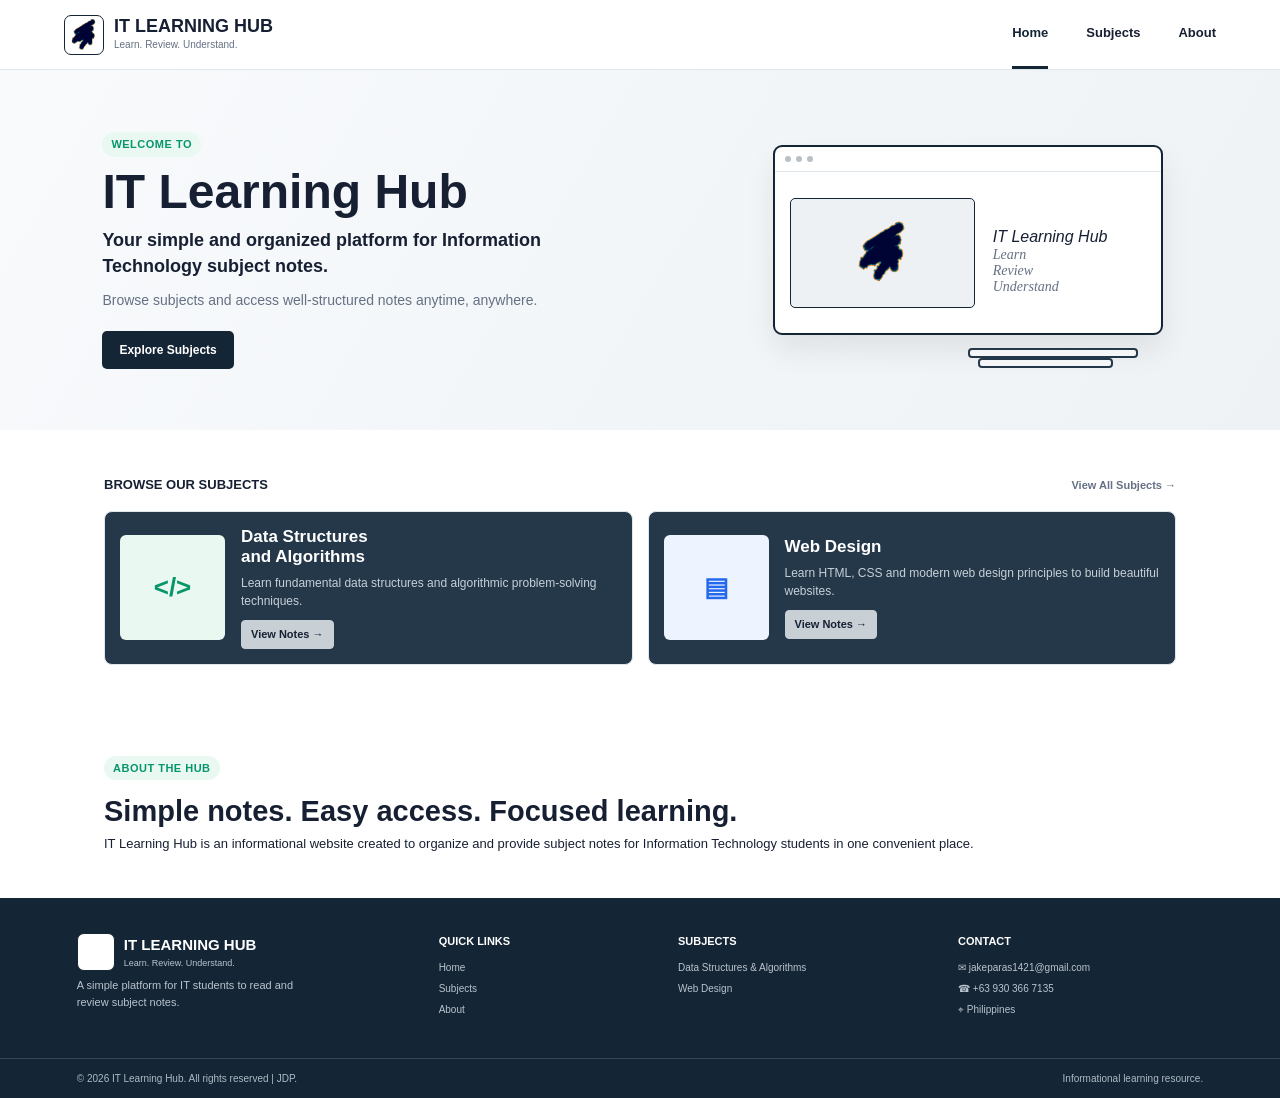
==== index.html @ 989dd2f2 "Add files via upload" ====
<!DOCTYPE html>
<html lang="en">
<head>
    <meta charset="UTF-8">
    <meta name="viewport" content="width=device-width, initial-scale=1.0">
    <meta name="description" content="IT Learning Hub - Simple and organized subject notes for Information Technology students.">
    <title>IT Learning Hub</title>
    <link rel="stylesheet" href="css/style.css">
</head>
<body id="top">

    <!-- HEADER -->
    <header class="header">
        <div class="brand-area">
            <button class="menu-button" id="menuButton" aria-label="Open navigation">☰</button>

            <a href="#home" class="brand">
                <span class="logo"><img src="images/logo.png"></span>
                <span class="brand-text">
                    <strong>IT LEARNING HUB</strong>
                    <small>Learn. Review. Understand.</small>
                </span>
            </a>
        </div>

        <nav class="top-nav" id="topNav">
            <a href="#home" class="active">Home</a>
            <a href="#subjects">Subjects</a>
            <a href="#about">About</a>
        </nav>

    </header>

    <!-- MOBILE NAVIGATION -->
    <div class="mobile-menu" id="mobileMenu">
        <div class="mobile-menu-header">
            <strong>MENU</strong>
            <button id="closeMenu" aria-label="Close navigation">×</button>
        </div>

        <nav>
            <a href="#home">Home</a>
            <a href="#subjects">Subjects</a>
            <a href="#about">About</a>
        </nav>
    </div>

    <main>

        <!-- HERO -->
        <section class="hero" id="home">
            <div class="hero-content">
                <span class="eyebrow">WELCOME TO</span>

                <h1>IT Learning Hub</h1>

                <h2>Your simple and organized platform for Information Technology subject notes.</h2>

                <p>
                    Browse subjects and access well-structured notes anytime,
                    anywhere.
                </p>

                <div class="hero-buttons">
                    <a href="#subjects" class="button primary-button">Explore Subjects</a>
                </div>
            </div>

            <div class="hero-illustration">
                <div class="browser-window">
                    <div class="browser-bar">
                        <span></span>
                        <span></span>
                        <span></span>
                    </div>

                    <div class="browser-content">
                        <div class="image-placeholder"><img src="images/logo.png"></div>
                        <div class="text-placeholder">
                            <i>IT Learning Hub</i>
                            <p>Learn</p>
                            <p>Review</p>
                            <p>Understand</>
                        </div>
                    </div>
                </div>

                <div class="book book-one"></div>
                <div class="book book-two"></div>
            </div>
        </section>

        <!-- SUBJECTS -->
        <section class="section subjects-section" id="subjects">
            <div class="section-title">
                <span>BROWSE OUR SUBJECTS</span>
                <a href="#subjects">View All Subjects →</a>
            </div>

            <div class="subject-grid">

                <!-- Connect this link to your DSA website -->
                <article class="subject-card dsa-card">
                    <div class="subject-icon">&lt;/&gt;</div>

                    <div class="subject-content">
                        <h3>Data Structures<br>and Algorithms</h3>

                        <p>
                            Learn fundamental data structures and algorithmic
                            problem-solving techniques.
                        </p>

                        <a href="subjects/data-structure/index.html" class="subject-link">
                            View Notes →
                        </a>
                    </div>
                </article>

                <!-- Replace this link with your Web Design website later -->
                <article class="subject-card web-card">
                    <div class="subject-icon">▤</div>

                    <div class="subject-content">
                        <h3>Web Design</h3>

                        <p>
                            Learn HTML, CSS and modern web design principles
                            to build beautiful websites.
                        </p>

                        <a href="subjects/web-design/index.html" class="subject-link">
                            View Notes →
                        </a>
                    </div>
                </article>

            </div>
        </section>


        <!-- ABOUT -->
        <section class="section about-section" id="about">
            <div class="about-content">
                <span class="eyebrow">ABOUT THE HUB</span>
                <h2>Simple notes. Easy access. Focused learning.</h2>
                <p>
                    IT Learning Hub is an informational website created to
                    organize and provide subject notes for Information
                    Technology students in one convenient place.
                </p>
            </div>
        </section>

    </main>

    <!-- FOOTER -->
    <footer class="footer">
        <div class="footer-main">

            <div class="footer-column footer-about">
                <div class="footer-brand">
                    <span class="logo">&lt;/&gt;</span>
                    <div>
                        <strong>IT LEARNING HUB</strong>
                        <small>Learn. Review. Understand.</small>
                    </div>
                </div>

                <p>
                    A simple platform for IT students to read and review
                    subject notes.
                </p>

            </div>

            <div class="footer-column">
                <h3>QUICK LINKS</h3>
                <a href="#home">Home</a>
                <a href="#subjects">Subjects</a>
                <a href="#about">About</a>
            </div>

            <div class="footer-column">
                <h3>SUBJECTS</h3>
                <a href="subjects/data-structure/index.html">Data Structures & Algorithms</a>
                <a href="subjects/web-design/index.html">Web Design</a>
            </div>

            <div class="footer-column">
                <h3>CONTACT</h3>
                <p>✉ jakeparas1421@gmail.com</p>
                <p>☎ +63 930 366 7135</p>
                <p>⌖ Philippines</p>
            </div>

        </div>

        <div class="footer-bottom">
            <span>© 2026 IT Learning Hub. All rights reserved | JDP.</span>
            <span>Informational learning resource.</span>
        </div>
    </footer>

    <button class="back-top" id="backTop" aria-label="Back to top">↑</button>

    <script src="js/script.js"></script>
</body>
</html>
---- css/style.css ----
/* =========================
   RESET
========================= */

* {
    box-sizing: border-box;
    margin: 0;
    padding: 0;
}

:root {
    --navy: #142536;
    --navy-light: #24384a;
    --text: #172033;
    --muted: #657184;
    --border: #dfe6eb;
    --page: #ffffff;
    --soft: #f7f9fb;
    --green: #07966a;
    --green-light: #eaf8f2;
    --blue: #2468ee;
    --blue-light: #eef4ff;
    --purple: #7432df;
    --purple-light: #f5efff;
}

html {
    scroll-behavior: smooth;
    scroll-padding-top: 80px;
}

body {
    font-family: Arial, Helvetica, sans-serif;
    color: var(--text);
    background: var(--page);
    line-height: 1.5;
}

a {
    color: inherit;
    text-decoration: none;
}

/* =========================
   HEADER
========================= */

.header {
    height: 70px;
    position: sticky;
    top: 0;
    z-index: 1000;

    display: flex;
    align-items: center;
    justify-content: space-between;

    padding: 0 5%;
    background: #ffffff;
    border-bottom: 1px solid var(--border);
}

.brand-area {
    display: flex;
    align-items: center;
}

.brand {
    display: flex;
    align-items: center;
    gap: 10px;
}

.logo {
    width: 40px;
    height: 40px;

    display: grid;
    place-items: center;

    border-radius: 7px;
    color: white;
    background: white;
    border: 1px solid var(--navy);

    font-size: 14px;
    font-weight: bold;
}
.logo img{
    width: 100%;
}

.brand-text strong {
    display: block;
    font-size: 16px;
    line-height: 1.1;
}

.brand-text small {
    display: block;
    color: var(--muted);
    font-size: 8px;
}

.top-nav {
    height: 100%;
    display: flex;
    align-items: center;
    gap: 38px;
}

.top-nav a {
    height: 100%;
    display: grid;
    place-items: center;

    border-bottom: 3px solid transparent;

    font-size: 14px;
    font-weight: bold;
}

.top-nav a:hover,
.top-nav a.active {
    color: var(--navy);
    border-bottom-color: var(--navy);
}

.search-button,
.menu-button {
    border: 0;
    background: transparent;
    cursor: pointer;
}

.search-button {
    font-size: 24px;
    color: var(--text);
}

.menu-button {
    display: none;
    margin-right: 8px;
    font-size: 22px;
}

/* =========================
   MOBILE MENU
========================= */

.mobile-menu {
    display: none;
}

/* =========================
   HERO
========================= */

.hero {
    min-height: 360px;

    display: flex;
    align-items: center;
    justify-content: space-between;

    padding: 55px 8%;
    overflow: hidden;

    background: linear-gradient(120deg, #f8fafc, #eef2f5);
}

.hero-content {
    width: 50%;
    max-width: 580px;
}

.eyebrow {
    display: inline-block;
    margin-bottom: 10px;

    color: var(--green);
    background: var(--green-light);

    padding: 4px 9px;
    border-radius: 20px;

    font-size: 9px;
    font-weight: bold;
    letter-spacing: .5px;
}

.hero h1 {
    margin-bottom: 10px;
    font-size: 44px;
    line-height: 1.05;
}

.hero h2 {
    max-width: 520px;
    margin-bottom: 10px;

    font-size: 16px;
    line-height: 1.45;
    font-weight: bold;
}

.hero p {
    max-width: 470px;
    margin-bottom: 20px;

    color: var(--muted);
    font-size: 12px;
}

.hero-buttons {
    display: flex;
    gap: 10px;
}

.button {
    display: inline-block;
    padding: 10px 17px;

    border-radius: 5px;

    font-size: 10px;
    font-weight: bold;
}

.primary-button {
    color: white;
    background: var(--navy);
}

.secondary-button {
    border: 1px solid #8d99a4;
    background: white;
}

.button:hover {
    transform: translateY(-1px);
}

/* =========================
   HERO ILLUSTRATION
========================= */

.hero-illustration {
    width: 43%;
    height: 230px;
    position: relative;
}

.browser-window {
    width: 390px;
    height: 190px;

    position: absolute;
    right: 15px;
    top: 10px;

    border: 2px solid var(--navy);
    border-radius: 9px;
    background: white;

    box-shadow: 0 15px 30px rgba(0, 0, 0, .08);
}

.browser-bar {
    height: 25px;

    display: flex;
    align-items: center;
    gap: 5px;

    padding-left: 10px;

    border-bottom: 1px solid var(--border);
}

.browser-bar span {
    width: 6px;
    height: 6px;
    border-radius: 50%;
    background: #b8c0c7;
}

.browser-content {
    height: calc(100% - 25px);

    display: flex;
    align-items: center;
    gap: 18px;

    padding: 15px;
}

.image-placeholder {
    width: 52%;
    height: 110px;

    display: grid;
    place-items: center;

    border-radius: 5px;
    color: #b9c2ca;
    background: #eef1f3;

    font-size: 40px;
    border: 1px solid var(--navy);
}
.image-placeholder img{
    width: 40%;
}

.text-placeholder {
    width: 38%;
}

.text-placeholder i {
    display: block;
    height: 7px;
    margin: 12px 0;
    font-size: 14;
}
.text-placeholder p {
    display: block;
    height: 4px;
    margin: 12px 0;
    font-style: italic;
    font-family: century gothic;
    font-size: 1rem;
}

.book {
    position: absolute;

    height: 10px;

    border: 2px solid var(--navy-light);
    border-radius: 4px;

    background: #f5f6f7;
}

.book-one {
    width: 170px;
    right: 40px;
    bottom: 7px;
}

.book-two {
    width: 135px;
    right: 65px;
    bottom: -3px;
}

/* =========================
   SECTIONS
========================= */

.section {
    max-width: 1200px;
    margin: 0 auto;
    padding: 45px 5%;
}

.section-title {
    display: flex;
    justify-content: space-between;
    align-items: center;

    margin-bottom: 16px;

    font-size: 11px;
    font-weight: bold;
}

.section-title a {
    color: var(--muted);
    font-size: 9px;
}

/* =========================
   SUBJECTS
========================= */

.subject-grid {
    display: grid;
    grid-template-columns: 1fr 1fr;
    gap: 15px;
}

.subject-card {
    min-height: 145px;

    display: flex;
    align-items: center;
    gap: 16px;

    padding: 15px;

    border: 1px solid var(--border);
    border-radius: 8px;

    background: var(--navy-light);
}

.subject-card:hover {
    box-shadow: 0 8px 22px rgba(0, 0, 0, .4);
    transform: translateY(-2px);
}

.subject-icon {
    width: 105px;
    height: 105px;
    flex: 0 0 105px;

    display: grid;
    place-items: center;

    border-radius: 6px;

    font-size: 26px;
    font-weight: bold;
}

.dsa-card .subject-icon {
    color: var(--green);
    background: var(--green-light);
}

.web-card .subject-icon {
    color: var(--blue);
    background: var(--blue-light);
}

.subject-content h3 {
    margin-bottom: 7px;
    font-size: 15px;
    line-height: 1.2;
    color: white;
}

.subject-content p {
    max-width: 380px;
    margin-bottom: 10px;

    color: #c8d0d6;
    font-size: 10px;
}

.subject-link {
    display: inline-block;

    padding: 5px 9px;

    border: 1px solid #c8d0d6;
    border-radius: 4px;

    font-size: 9px;
    font-weight: bold;
    background-color: #c8d0d6;
}
.subject-link:hover{
    background-color: white;
}

/* =========================
   BENEFITS
========================= */

.benefits-section {
    border-top: 1px solid var(--border);
}

.section-heading-center {
    margin-bottom: 18px;
    text-align: center;
}

.section-heading-center > span {
    font-size: 11px;
    font-weight: bold;
}

.section-heading-center p {
    margin-top: 5px;
    color: var(--muted);
    font-size: 10px;
}

.benefit-grid {
    display: grid;
    grid-template-columns: repeat(4, 1fr);
    gap: 15px;
}

.benefit {
    display: flex;
    gap: 10px;
    padding: 8px 5px;
}

.benefit-icon {
    width: 38px;
    height: 38px;
    flex: 0 0 38px;

    display: grid;
    place-items: center;

    border-radius: 50%;
    background: #f0f3f5;

    font-size: 17px;
}

.benefit h3 {
    margin-bottom: 3px;
    font-size: 10px;
}

.benefit p {
    color: var(--muted);
    font-size: 8px;
}

/* =========================
   STATS
========================= */

.stats-section {
    display: grid;
    grid-template-columns: repeat(4, 1fr);

    max-width: 1200px;
    margin: 0 auto;

    border-top: 1px solid var(--border);
    border-bottom: 1px solid var(--border);
}

.stat {
    display: flex;
    align-items: center;
    justify-content: center;
    gap: 10px;

    padding: 20px;

    border-right: 1px solid var(--border);
}

.stat:last-child {
    border-right: 0;
}

.stat-icon {
    font-size: 23px;
    color: var(--navy);
}

.stat strong {
    display: block;
    font-size: 19px;
    line-height: 1;
}

.stat small {
    color: var(--muted);
    font-size: 8px;
}


/* =========================
   FOOTER
========================= */

.footer {
    color: white;
    background: var(--navy);
}

.footer-main {
    display: grid;
    grid-template-columns: 1.6fr 1fr 1.2fr 1.2fr;
    gap: 35px;

    padding: 35px 6%;
}

.footer-brand {
    display: flex;
    align-items: center;
    gap: 9px;
}

.footer-brand .logo {
    width: 38px;
    height: 38px;
}

.footer-brand strong {
    display: block;
    font-size: 13px;
}

.footer-brand small {
    display: block;
    color: #b9c4cc;
    font-size: 7px;
}

.footer-about > p {
    max-width: 240px;
    margin: 12px 0;

    color: #b9c4cc;
    font-size: 9px;
}

.footer-column h3 {
    margin-bottom: 10px;
    font-size: 9px;
}

.footer-column > a,
.footer-column > p {
    display: block;
    margin: 6px 0;

    color: #b9c4cc;
    font-size: 8px;
}

.footer-column > a:hover {
    color: white;
}

.social-links {
    display: flex;
    gap: 7px;
}

.social-links a {
    width: 25px;
    height: 25px;

    display: grid;
    place-items: center;

    border: 1px solid #61707c;
    border-radius: 4px;

    font-size: 10px;
}

.footer-bottom {
    display: flex;
    justify-content: space-between;

    padding: 12px 6%;

    border-top: 1px solid #354858;

    color: #aebbc4;
    font-size: 8px;
}

/* =========================
   BACK TO TOP
========================= */

.back-top {
    width: 40px;
    height: 40px;

    position: fixed;
    right: 20px;
    bottom: 20px;
    z-index: 900;

    display: none;

    border: 0;
    border-radius: 50%;

    color: white;
    background: var(--navy);

    cursor: pointer;
    font-size: 18px;
}

.back-top.show {
    display: block;
}

/* =========================
   TABLET
========================= */

@media (max-width: 1050px) {

    .header {
        padding: 0 25px;
    }

    .top-nav {
        gap: 22px;
    }

    .hero {
        padding: 45px 6%;
    }

    .hero h1 {
        font-size: 38px;
    }

    .hero-illustration {
        transform: scale(.85);
        transform-origin: right center;
    }

    .benefit-grid {
        grid-template-columns: 1fr 1fr;
    }

    .footer-main {
        grid-template-columns: 1.5fr 1fr 1fr;
    }
}

/* =========================
   MOBILE
========================= */

@media (max-width: 700px) {

    html {
        scroll-padding-top: 65px;
    }

    .header {
        height: 64px;
        padding: 0 14px;
    }

    .menu-button {
        display: block;
    }

    .brand {
        gap: 7px;
    }

    .logo {
        width: 34px;
        height: 34px;
        font-size: 11px;
    }

    .brand-text strong {
        font-size: 13px;
    }

    .brand-text small {
        font-size: 6px;
    }

    .top-nav {
        display: none;
    }

    .search-button {
        font-size: 21px;
    }

    /* Mobile menu */

    .mobile-menu {
        width: min(200px, 50%);
        height: calc(100vh - 64px);

        position: fixed;
        top: 64px;
        left: -100%;
        z-index: 1100;

        display: block;

        background: white;
        border-right: 1px solid var(--border);

        transition: left .25s ease;

        box-shadow: 8px 0 20px rgba(0, 0, 0, .08);
    }

    .mobile-menu.open {
        left: 0;
    }

    .mobile-menu-header {
        display: flex;
        align-items: center;
        justify-content: space-between;

        padding: 16px;

        border-bottom: 1px solid var(--border);

        font-size: 10px;
    }

    .mobile-menu-header button {
        border: 0;
        background: transparent;
        cursor: pointer;
        font-size: 24px;
    }

    .mobile-menu nav a {
        display: block;
        padding: 13px 16px;

        border-bottom: 1px solid var(--border);

        font-size: 11px;
        font-weight: bold;
    }

    /* Hero */

    .hero {
        min-height: auto;

        display: block;

        padding: 38px 18px 30px;
        text-align: left;
    }

    .hero-content {
        width: 100%;
    }

    .hero h1 {
        font-size: 32px;
    }

    .hero h2 {
        font-size: 13px;
    }

    .hero p {
        font-size: 10px;
    }

    .hero-buttons {
        display: block;
    }

    .button {
        width: 100%;
        margin-bottom: 8px;
        text-align: center;
    }

    .hero-illustration {
        width: 100%;
        height: 175px;
        margin-top: 15px;

        transform: none;
    }

    .browser-window {
        width: 90%;
        height: 145px;

        right: 5%;
        top: 5px;
    }

    .image-placeholder {
        height: 80px;
    }

    /* Sections */

    .section {
        padding: 32px 15px;
    }

    .section-title {
        margin-bottom: 12px;
    }

    /* Subjects */

    .subject-grid {
        grid-template-columns: 1fr;
    }

    .subject-card {
        min-height: 125px;
        padding: 12px;
        gap: 11px;
    }

    .subject-icon {
        width: 75px;
        height: 75px;
        flex-basis: 75px;
    }

    .subject-content h3 {
        font-size: 12px;
    }

    .subject-content p {
        font-size: 8px;
    }

    /* Benefits */

    .benefit-grid {
        grid-template-columns: 1fr 1fr;
        gap: 12px;
    }

    .benefit {
        display: block;
        text-align: center;
    }

    .benefit-icon {
        margin: 0 auto 7px;
    }

    /* Stats */

    .stats-section {
        grid-template-columns: 1fr 1fr;
        margin: 0 15px;
    }

    .stat {
        padding: 14px 5px;
        border-right: 1px solid var(--border);
        border-bottom: 1px solid var(--border);
    }

    .stat:nth-child(2),
    .stat:nth-child(4) {
        border-right: 0;
    }

    .stat:nth-child(3),
    .stat:nth-child(4) {
        border-bottom: 0;
    }

    .stat strong {
        font-size: 16px;
    }


    /* Footer */

    .footer-main {
        display: block;
        padding: 28px 18px;
    }

    .footer-column {
        margin-top: 22px;
        padding-top: 15px;
        border-top: 1px solid #354858;
    }

    .footer-about {
        margin-top: 0;
        padding-top: 0;
        border-top: 0;
    }

    .footer-bottom {
        display: block;
        padding: 12px 18px;
        text-align: center;
    }

    .footer-bottom span {
        display: block;
        margin: 4px 0;
    }
}


/* =========================================
   LARGER TEXT - DESKTOP
========================================= */

@media (min-width: 1051px) {

    /* Header */
    .brand-text strong {
        font-size: 18px;
    }

    .brand-text small {
        font-size: 10px;
    }

    .top-nav a {
        font-size: 13px;
    }

    /* Hero */
    .eyebrow {
        font-size: 11px;
    }

    .hero h1 {
        font-size: 48px;
    }

    .hero h2 {
        font-size: 18px;
    }

    .hero p {
        font-size: 14px;
    }

    .button {
        font-size: 12px;
    }

    /* Section headings */
    .section-title {
        font-size: 13px;
    }

    .section-title a {
        font-size: 11px;
    }

    .section-heading-center > span {
        font-size: 13px;
    }

    /* Subject cards */
    .subject-content h3 {
        font-size: 17px;
    }

    .subject-content p {
        font-size: 12px;
    }

    .subject-link {
        font-size: 11px;
    }

    /* Benefits */
    .benefit h3 {
        font-size: 12px;
    }

    .benefit p {
        font-size: 10px;
    }

    /* Statistics */
    .stat strong {
        font-size: 22px;
    }

    .stat small {
        font-size: 10px;
    }


    /* About */
    .about-content h2 {
        font-size: 29px;
    }

    .about-content p {
        font-size: 13px;
    }

    /* Footer */
    .footer-brand strong {
        font-size: 15px;
    }

    .footer-brand small {
        font-size: 9px;
    }

    .footer-column h3 {
        font-size: 11px;
    }

    .footer-column > a,
    .footer-column > p {
        font-size: 10px;
    }

    .footer-about > p {
        font-size: 11px;
    }

    .footer-bottom {
        font-size: 10px;
    }
}


/* =========================================
   LARGER TEXT - TABLET
========================================= */

@media (min-width: 701px) and (max-width: 1050px) {

    /* Header */
    .brand-text strong {
        font-size: 17px;
    }

    .brand-text small {
        font-size: 9px;
    }

    .top-nav a {
        font-size: 12px;
    }

    /* Hero */
    .eyebrow {
        font-size: 10px;
    }

    .hero h1 {
        font-size: 40px;
    }

    .hero h2 {
        font-size: 16px;
    }

    .hero p {
        font-size: 13px;
    }

    .button {
        font-size: 11px;
    }

    /* Sections */
    .section-title {
        font-size: 12px;
    }

    .section-title a {
        font-size: 10px;
    }

    /* Subjects */
    .subject-content h3 {
        font-size: 15px;
    }

    .subject-content p {
        font-size: 11px;
    }

    .subject-link {
        font-size: 10px;
    }

    /* Benefits */
    .benefit h3 {
        font-size: 11px;
    }

    .benefit p {
        font-size: 9px;
    }

    /* Statistics */
    .stat strong {
        font-size: 20px;
    }

    .stat small {
        font-size: 9px;
    }


    /* About */
    .about-content h2 {
        font-size: 26px;
    }

    .about-content p {
        font-size: 12px;
    }

    /* Footer */
    .footer-brand strong {
        font-size: 14px;
    }

    .footer-column h3 {
        font-size: 10px;
    }

    .footer-column > a,
    .footer-column > p {
        font-size: 9px;
    }

    .footer-bottom {
        font-size: 9px;
    }
}


/* =========================================
   LARGER TEXT - MOBILE
========================================= */

@media (max-width: 700px) {

    /* Header */
    .brand-text strong {
        font-size: 14px;
    }

    .brand-text small {
        font-size: 7px;
    }

    /* Mobile menu */
    .mobile-menu-header {
        font-size: 12px;
    }

    .mobile-menu nav a {
        font-size: 14px;
        padding: 15px 16px;
    }

    /* Hero */
    .eyebrow {
        font-size: 9px;
    }

    .hero h1 {
        font-size: 34px;
    }

    .hero h2 {
        font-size: 15px;
    }

    .hero p {
        font-size: 12px;
    }

    .button {
        font-size: 12px;
        padding: 12px 17px;
    }

    /* Section headings */
    .section-title {
        font-size: 12px;
    }

    .section-title a {
        font-size: 10px;
    }

    .section-heading-center > span {
        font-size: 12px;
    }

    .section-heading-center p {
        font-size: 10px;
    }

    /* Subjects */
    .subject-content h3 {
        font-size: 14px;
    }

    .subject-content p {
        font-size: 10px;
    }

    .subject-link {
        font-size: 10px;
        padding: 6px 9px;
    }

    /* Benefits */
    .benefit h3 {
        font-size: 11px;
    }

    .benefit p {
        font-size: 9px;
    }

    /* Statistics */
    .stat strong {
        font-size: 18px;
    }

    .stat small {
        font-size: 9px;
    }


    /* About */
    .about-content h2 {
        font-size: 23px;
    }

    .about-content p {
        font-size: 11px;
    }

    /* Footer */
    .footer-brand strong {
        font-size: 14px;
    }

    .footer-brand small {
        font-size: 8px;
    }

    .footer-column h3 {
        font-size: 10px;
    }

    .footer-column > a,
    .footer-column > p {
        font-size: 9px;
    }

    .footer-about > p {
        font-size: 10px;
    }

    .footer-bottom {
        font-size: 9px;
    }
}
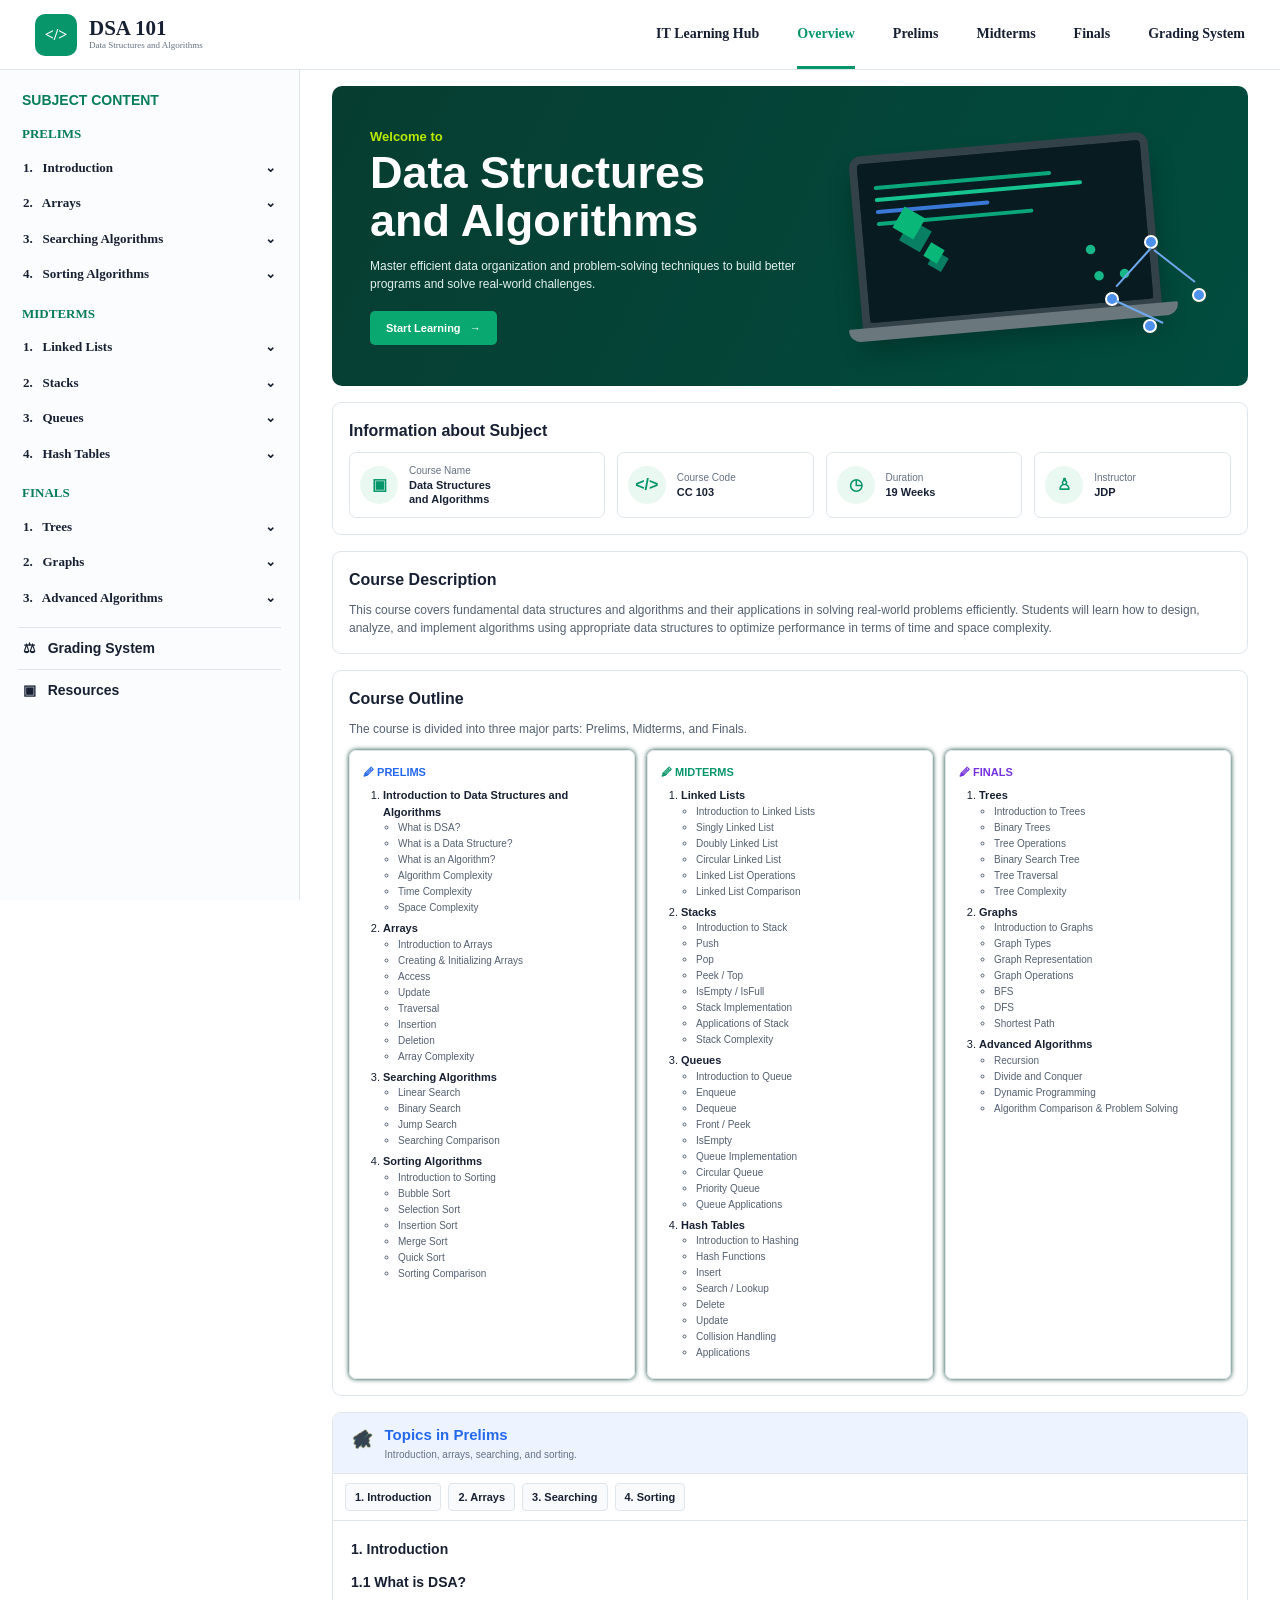
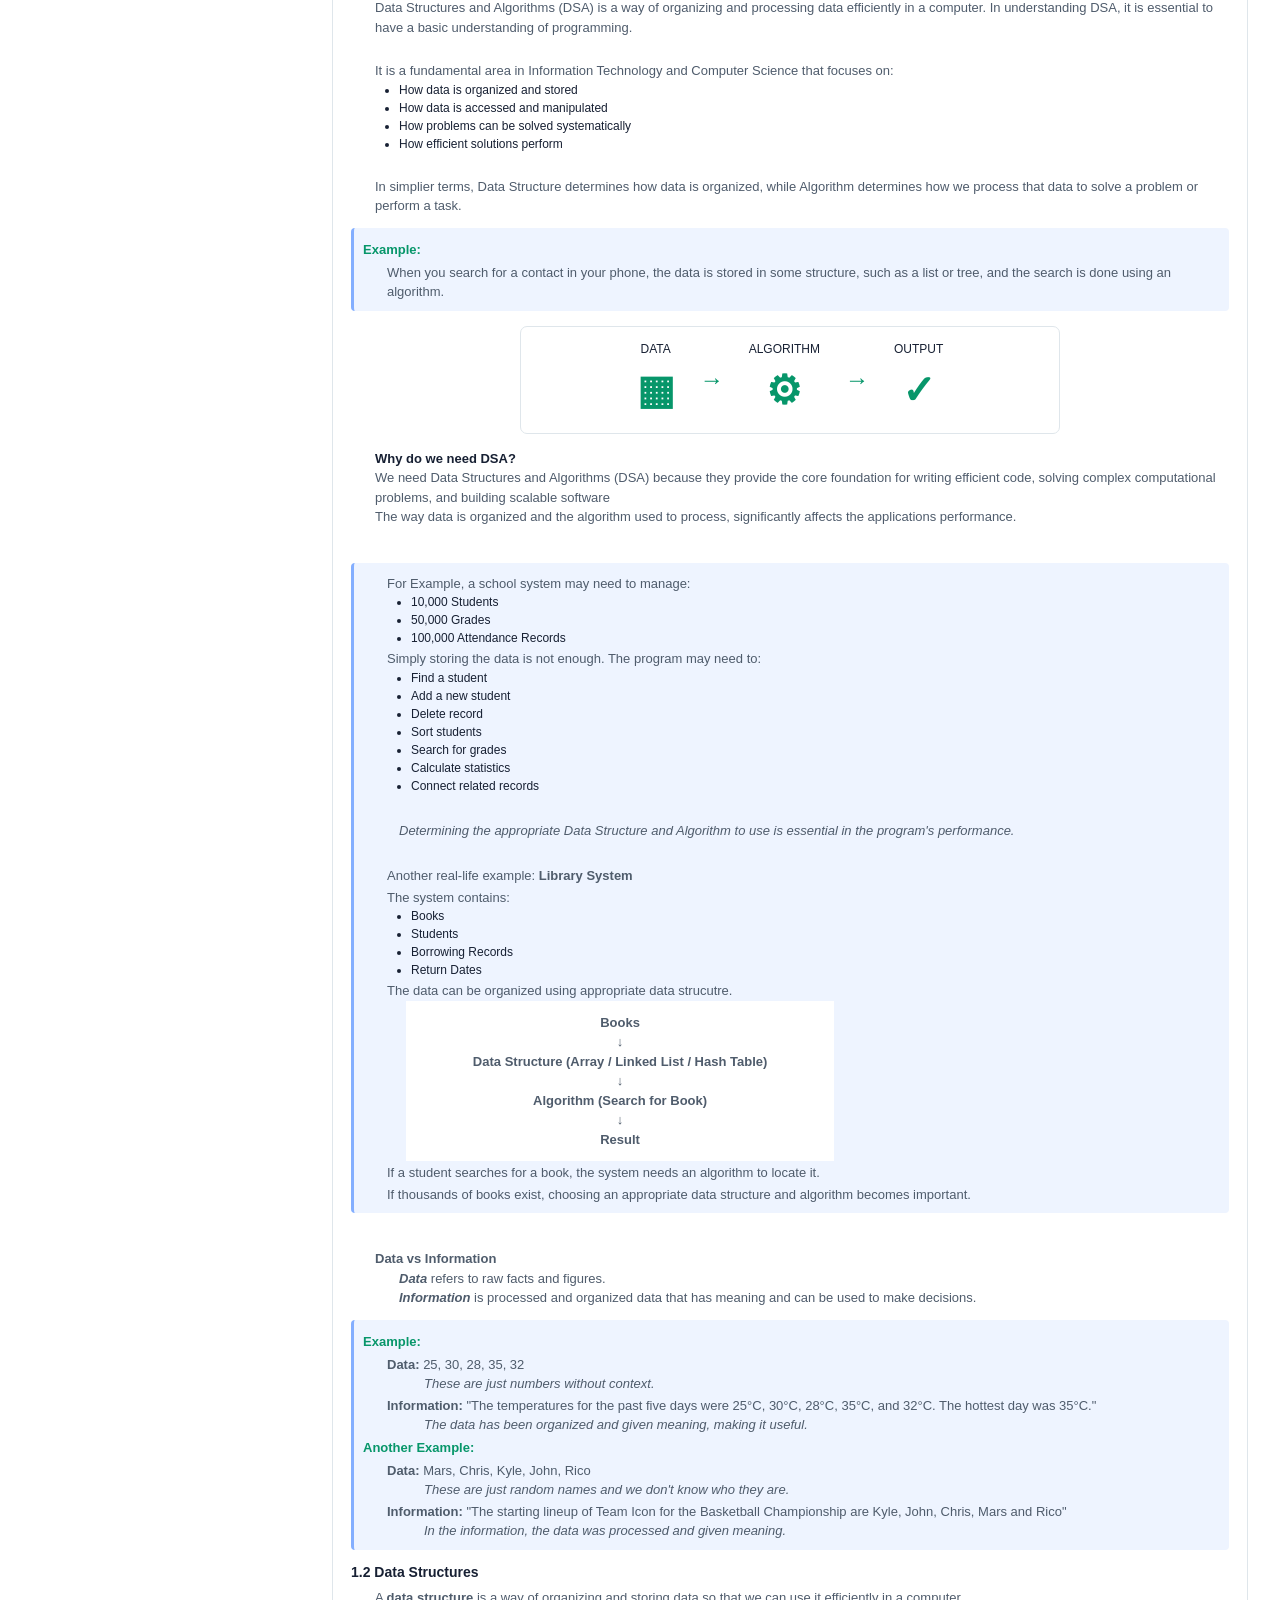
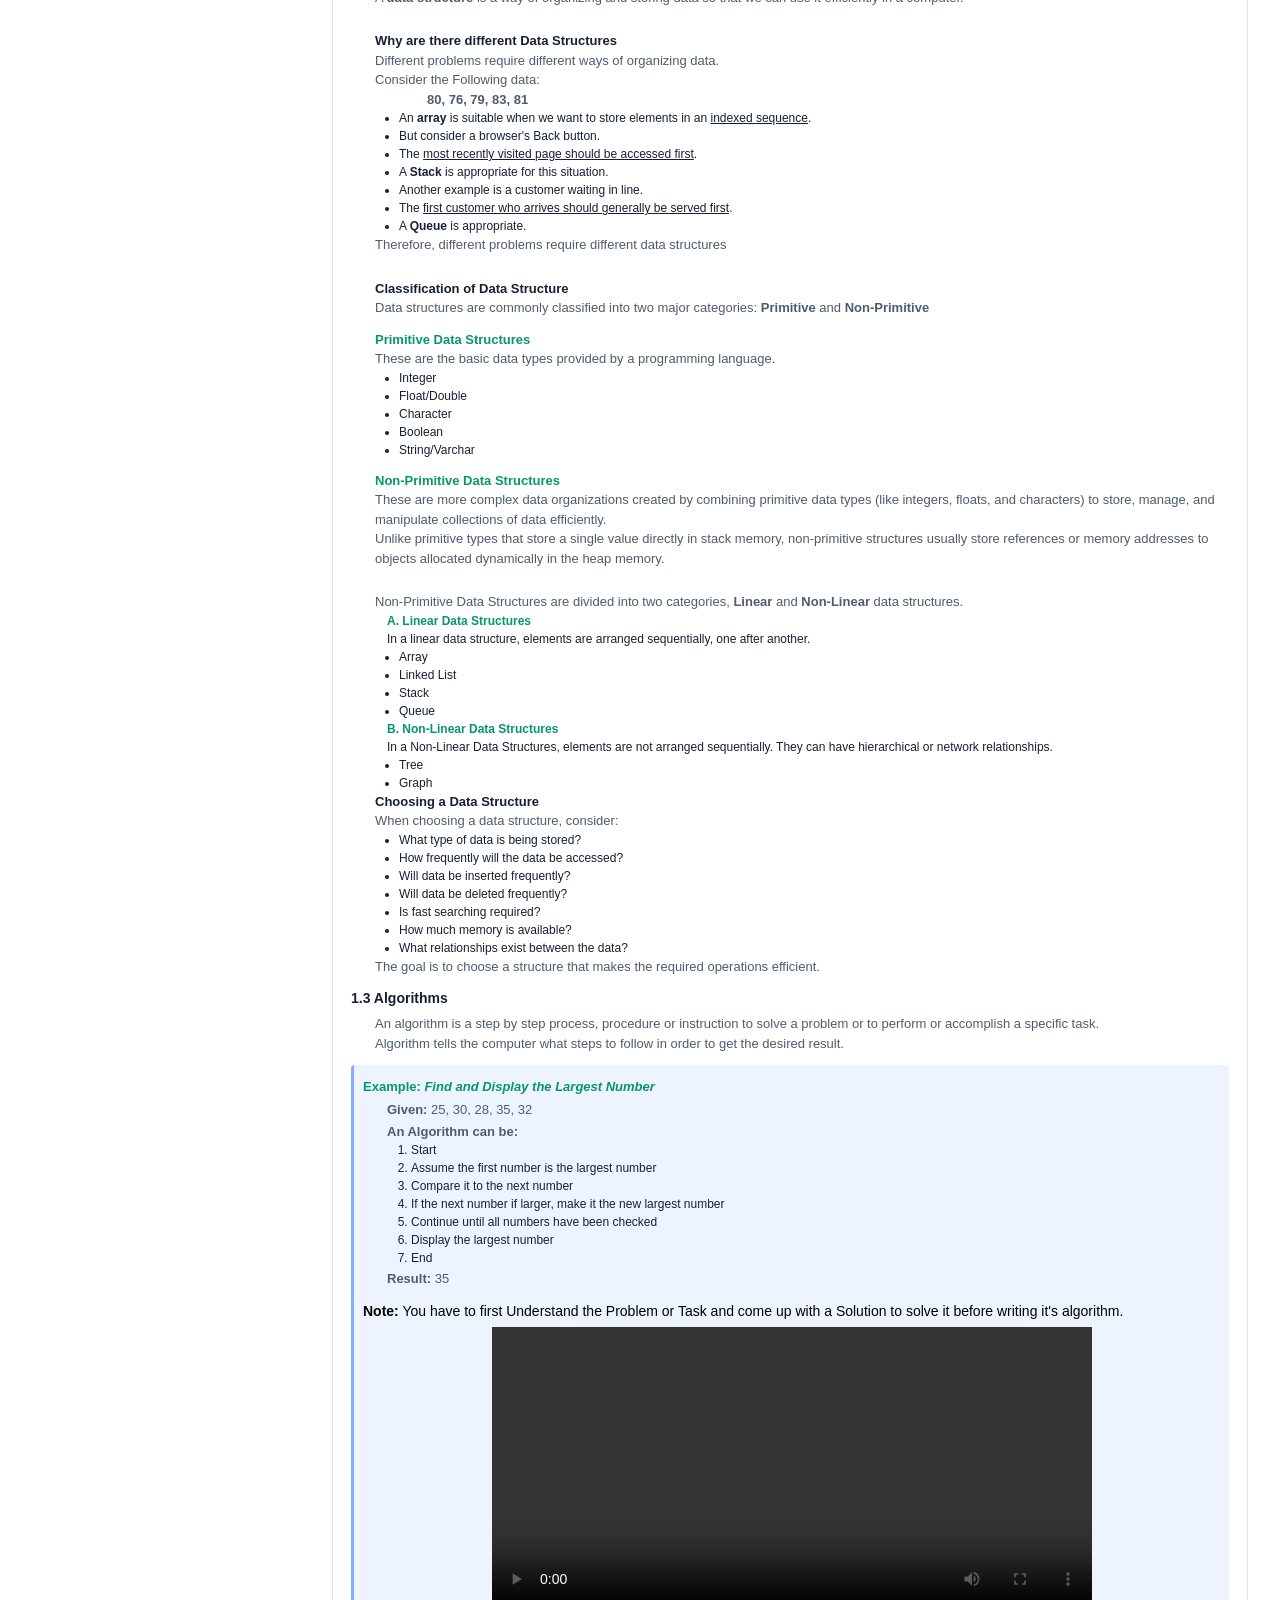
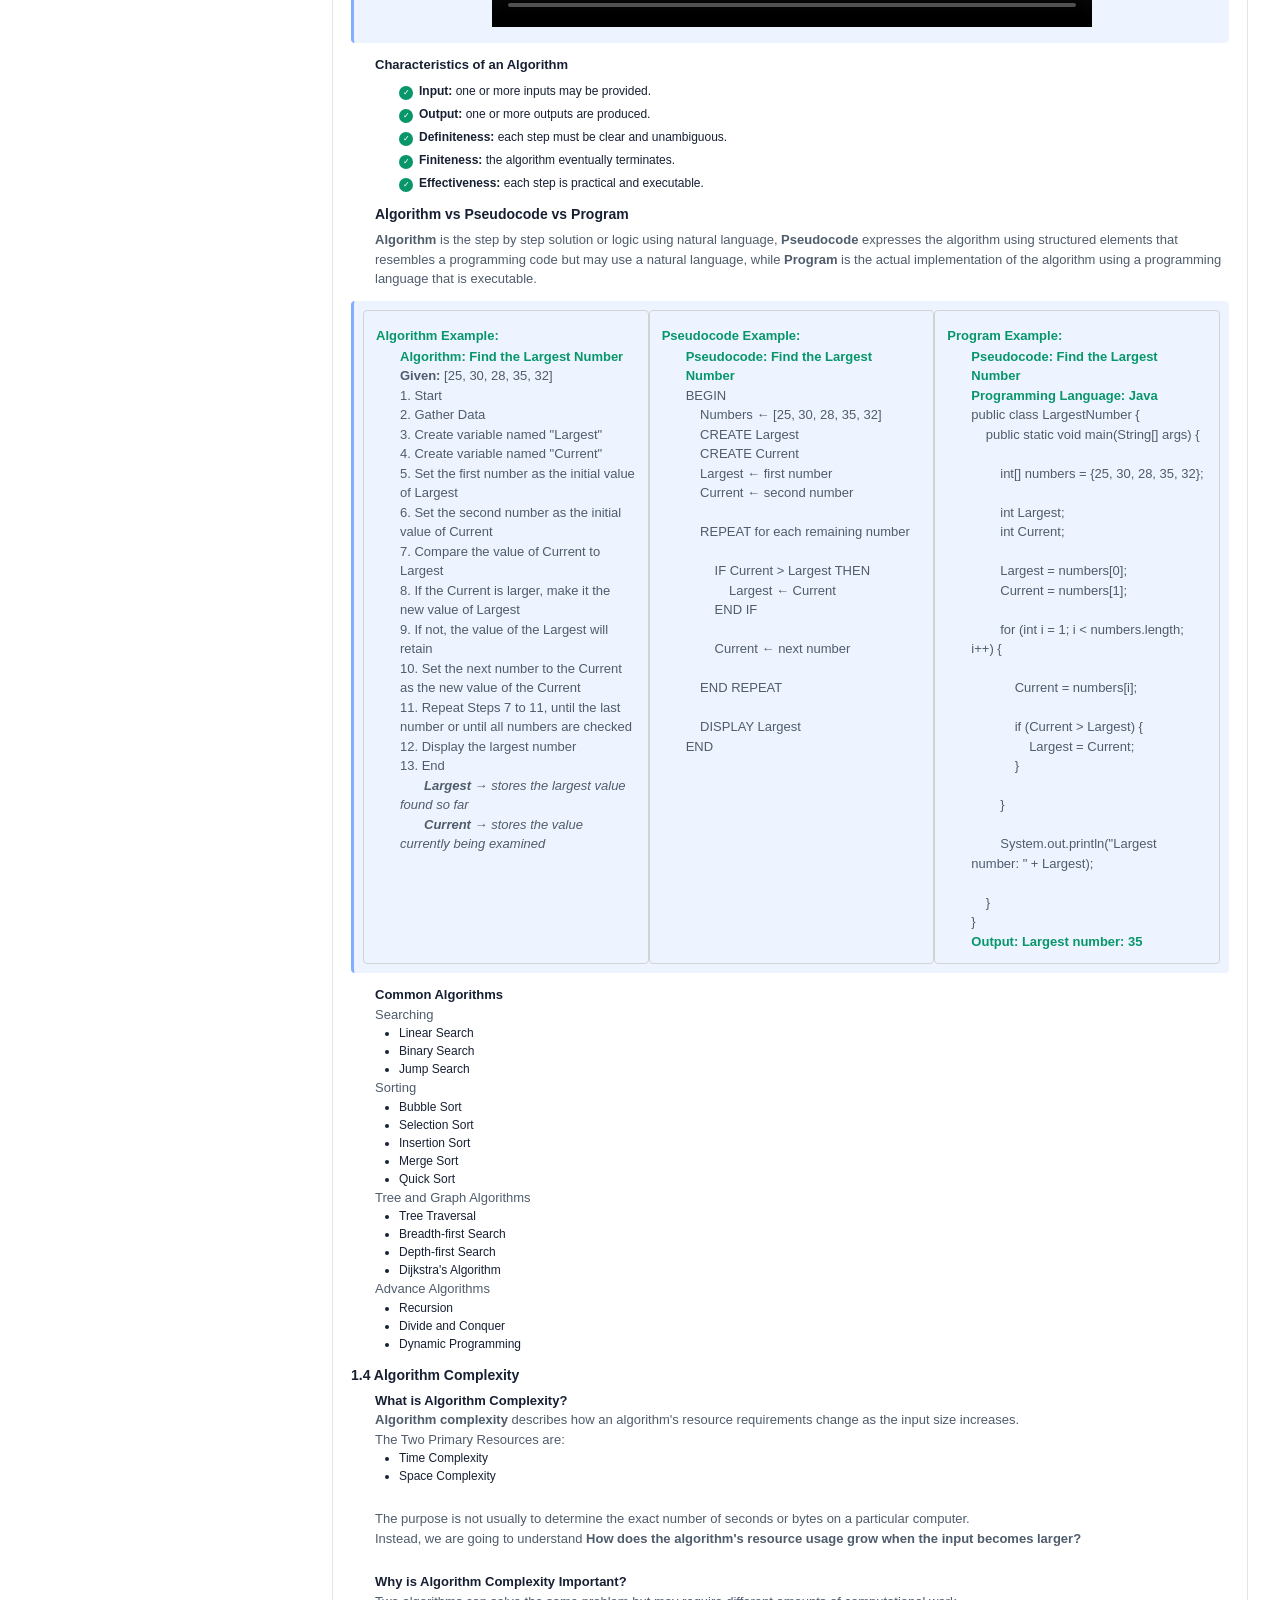
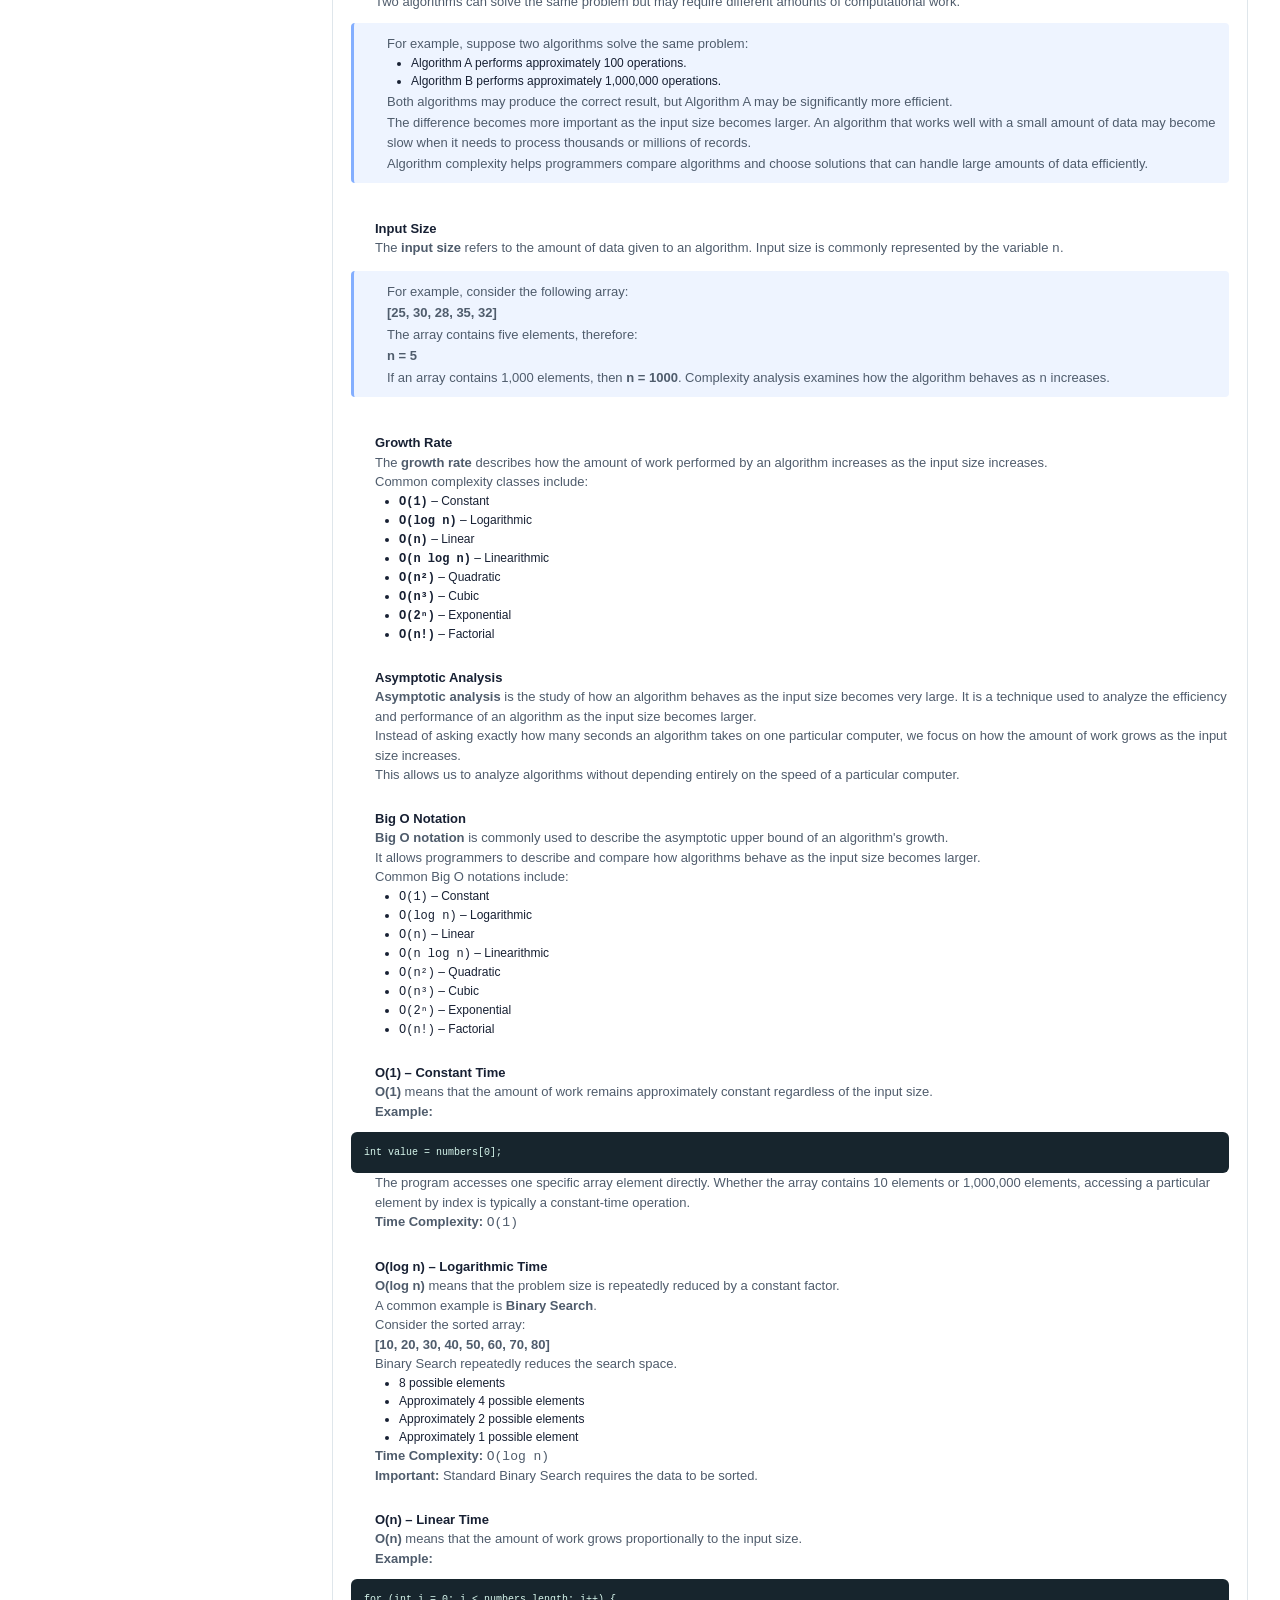
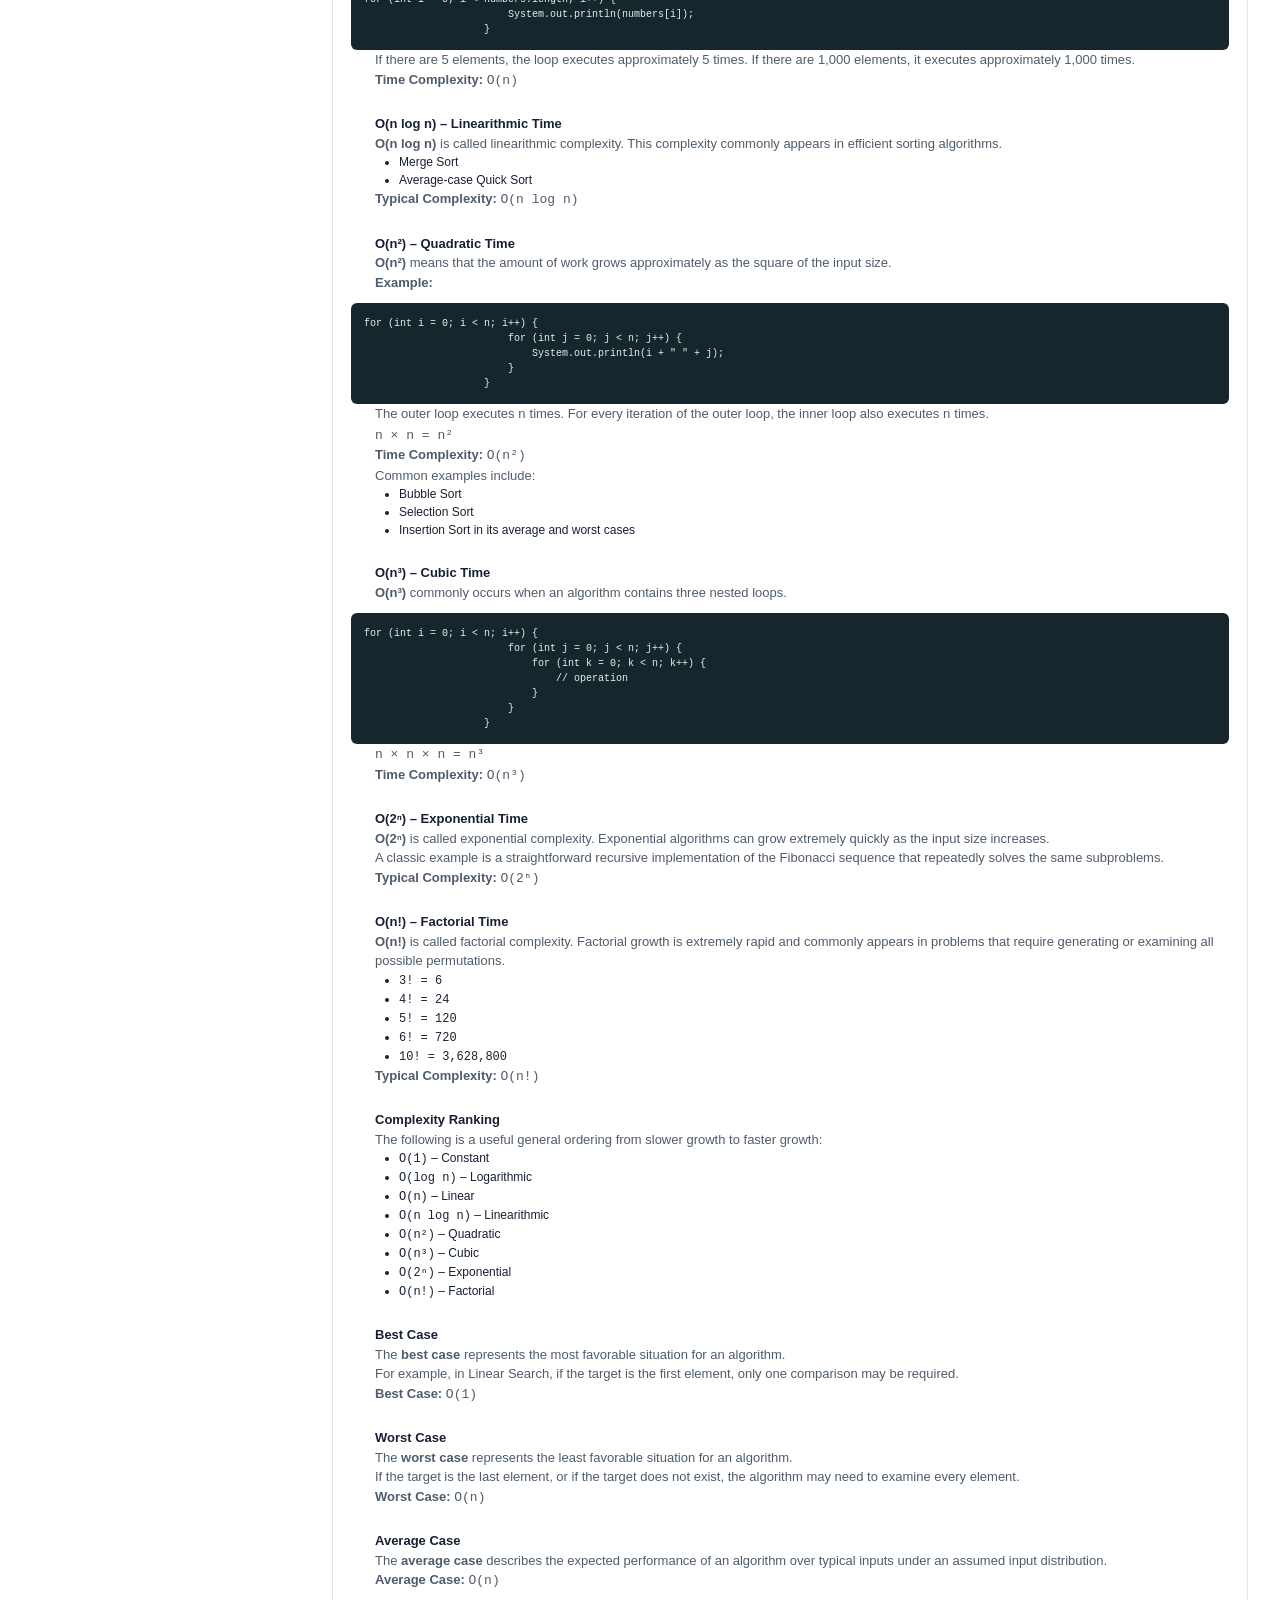
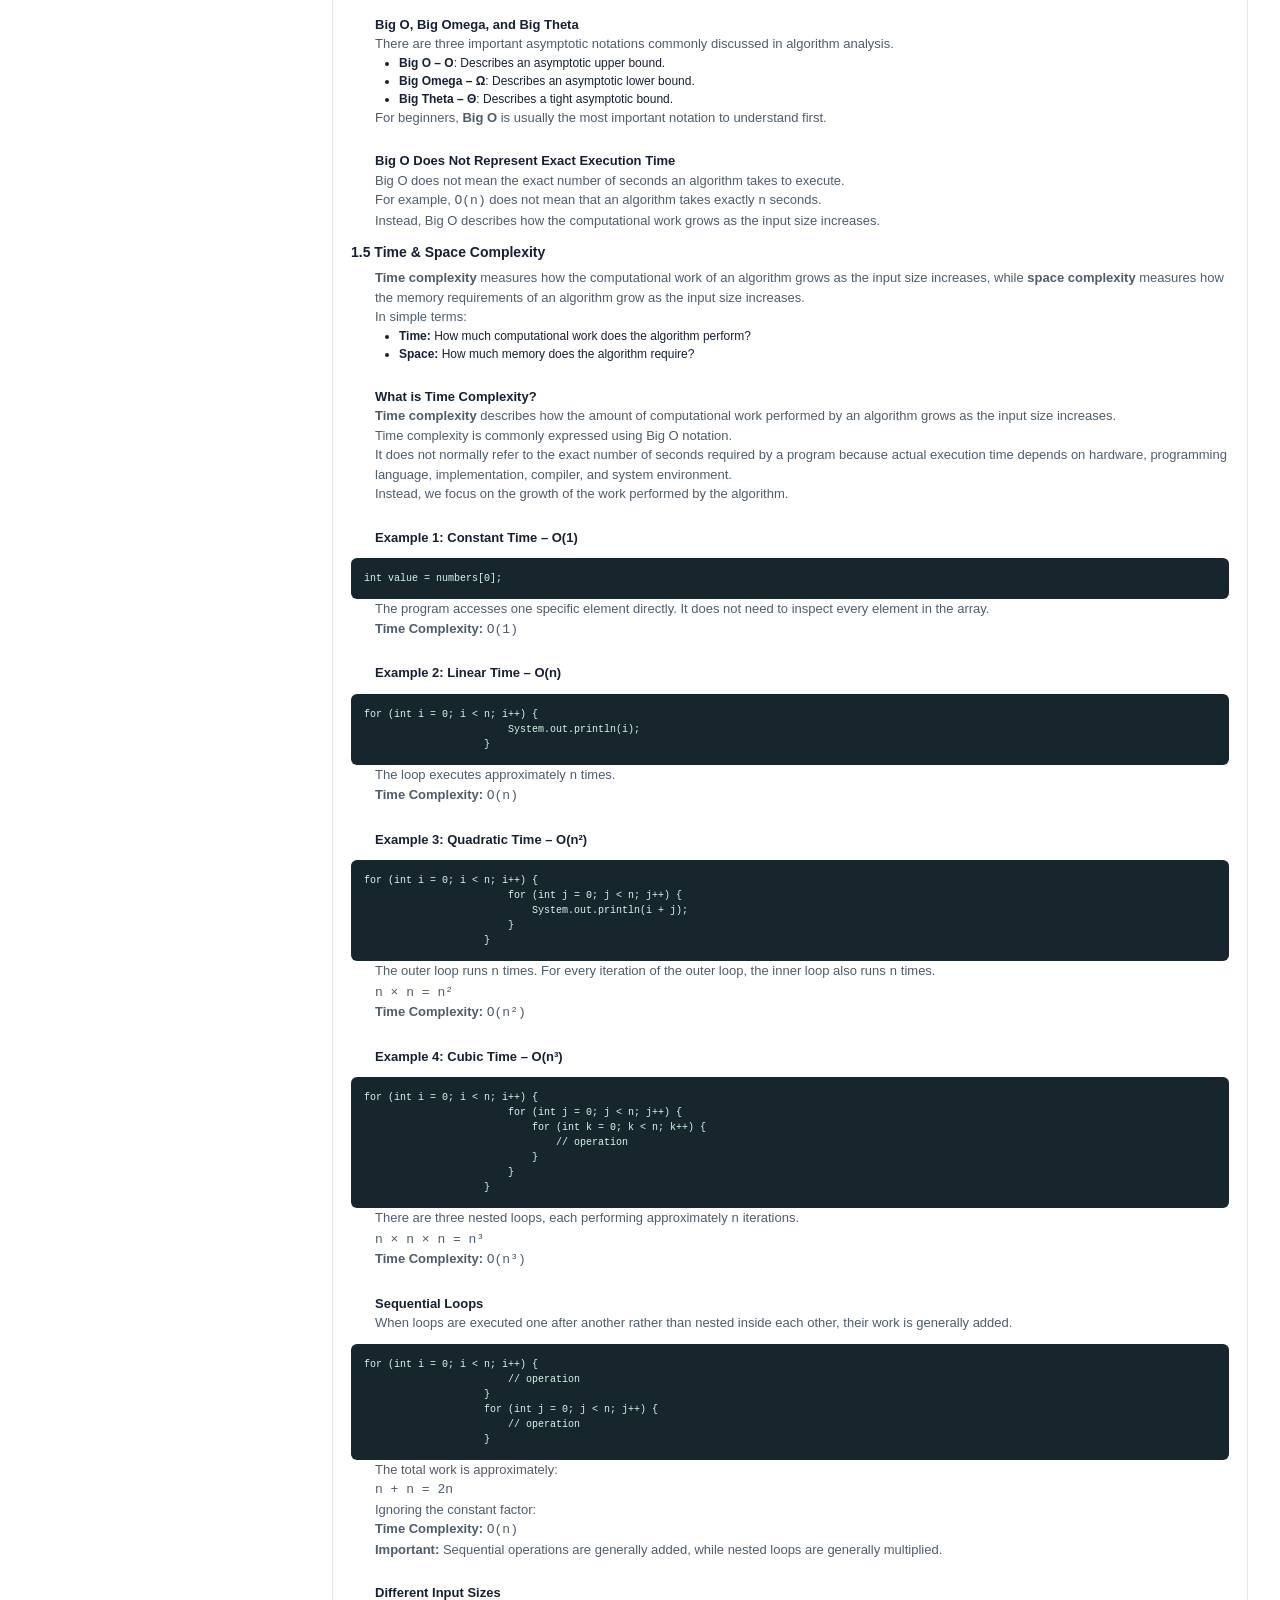
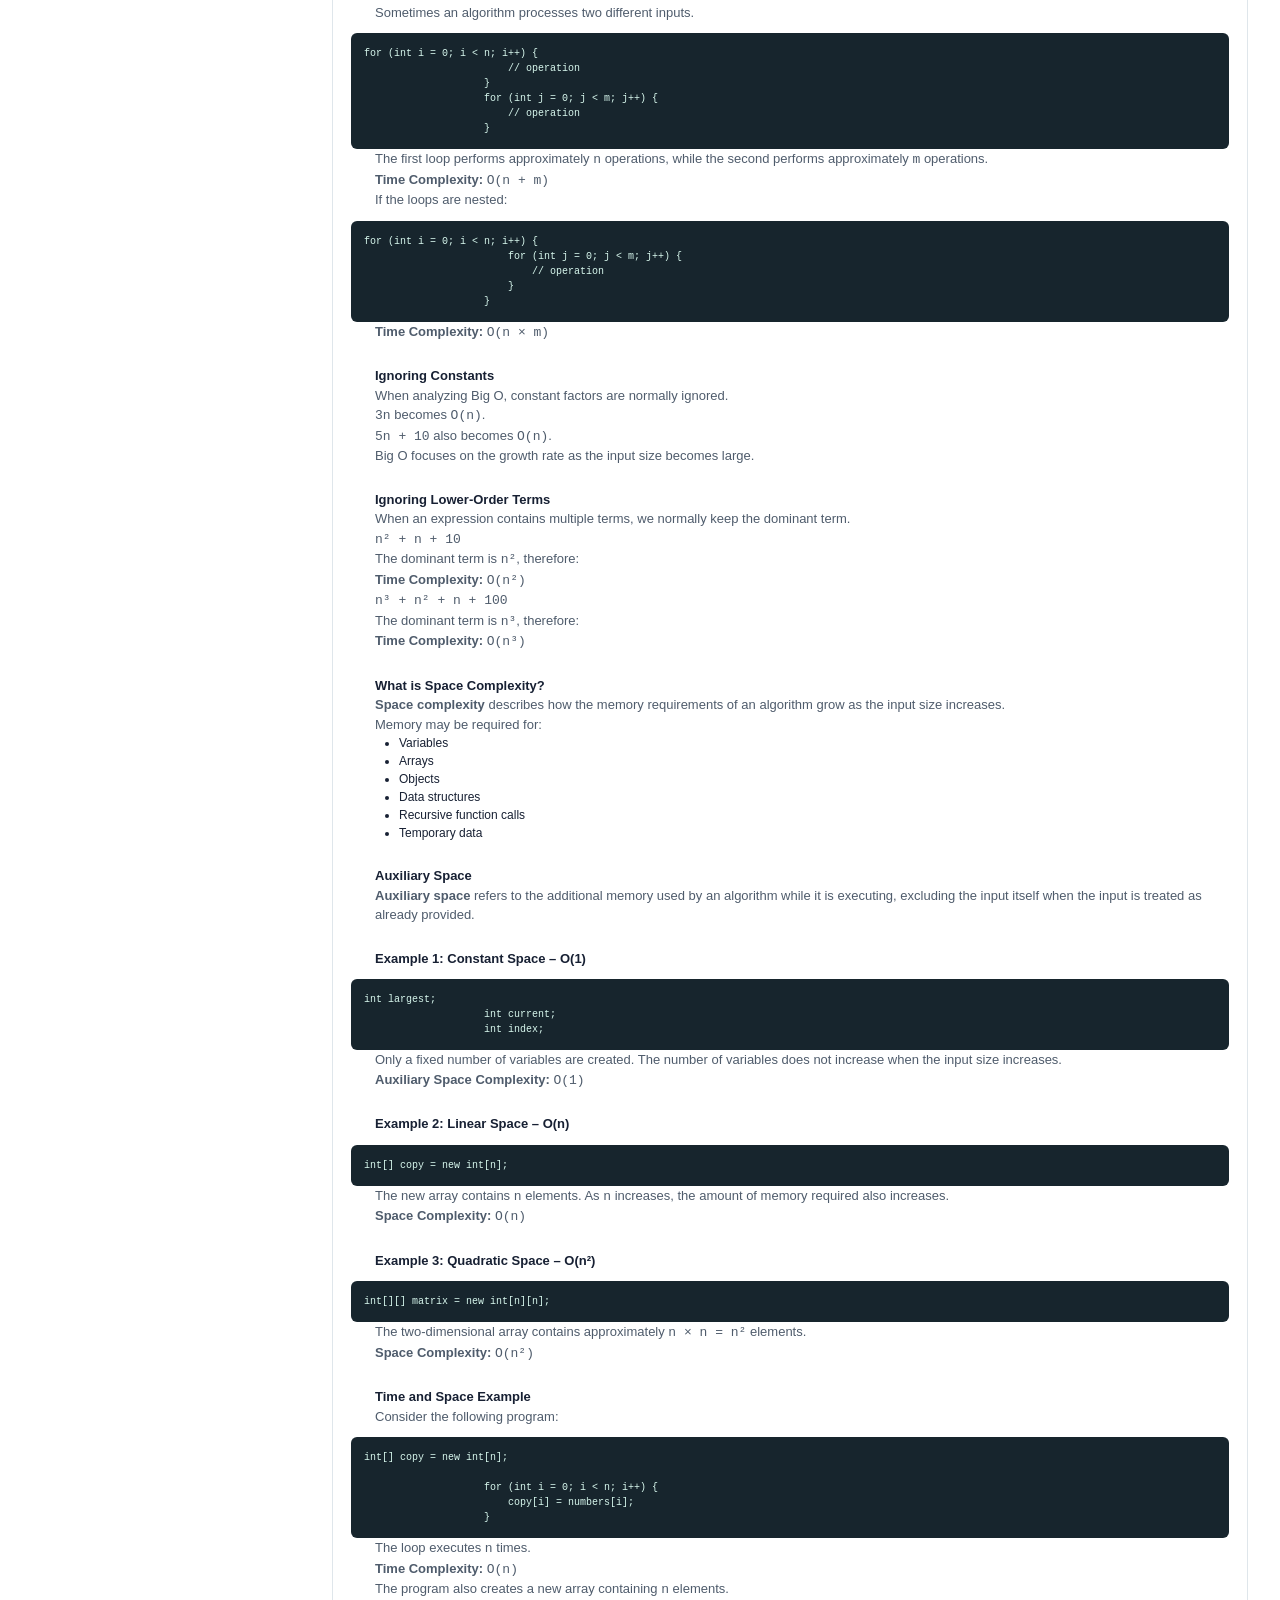
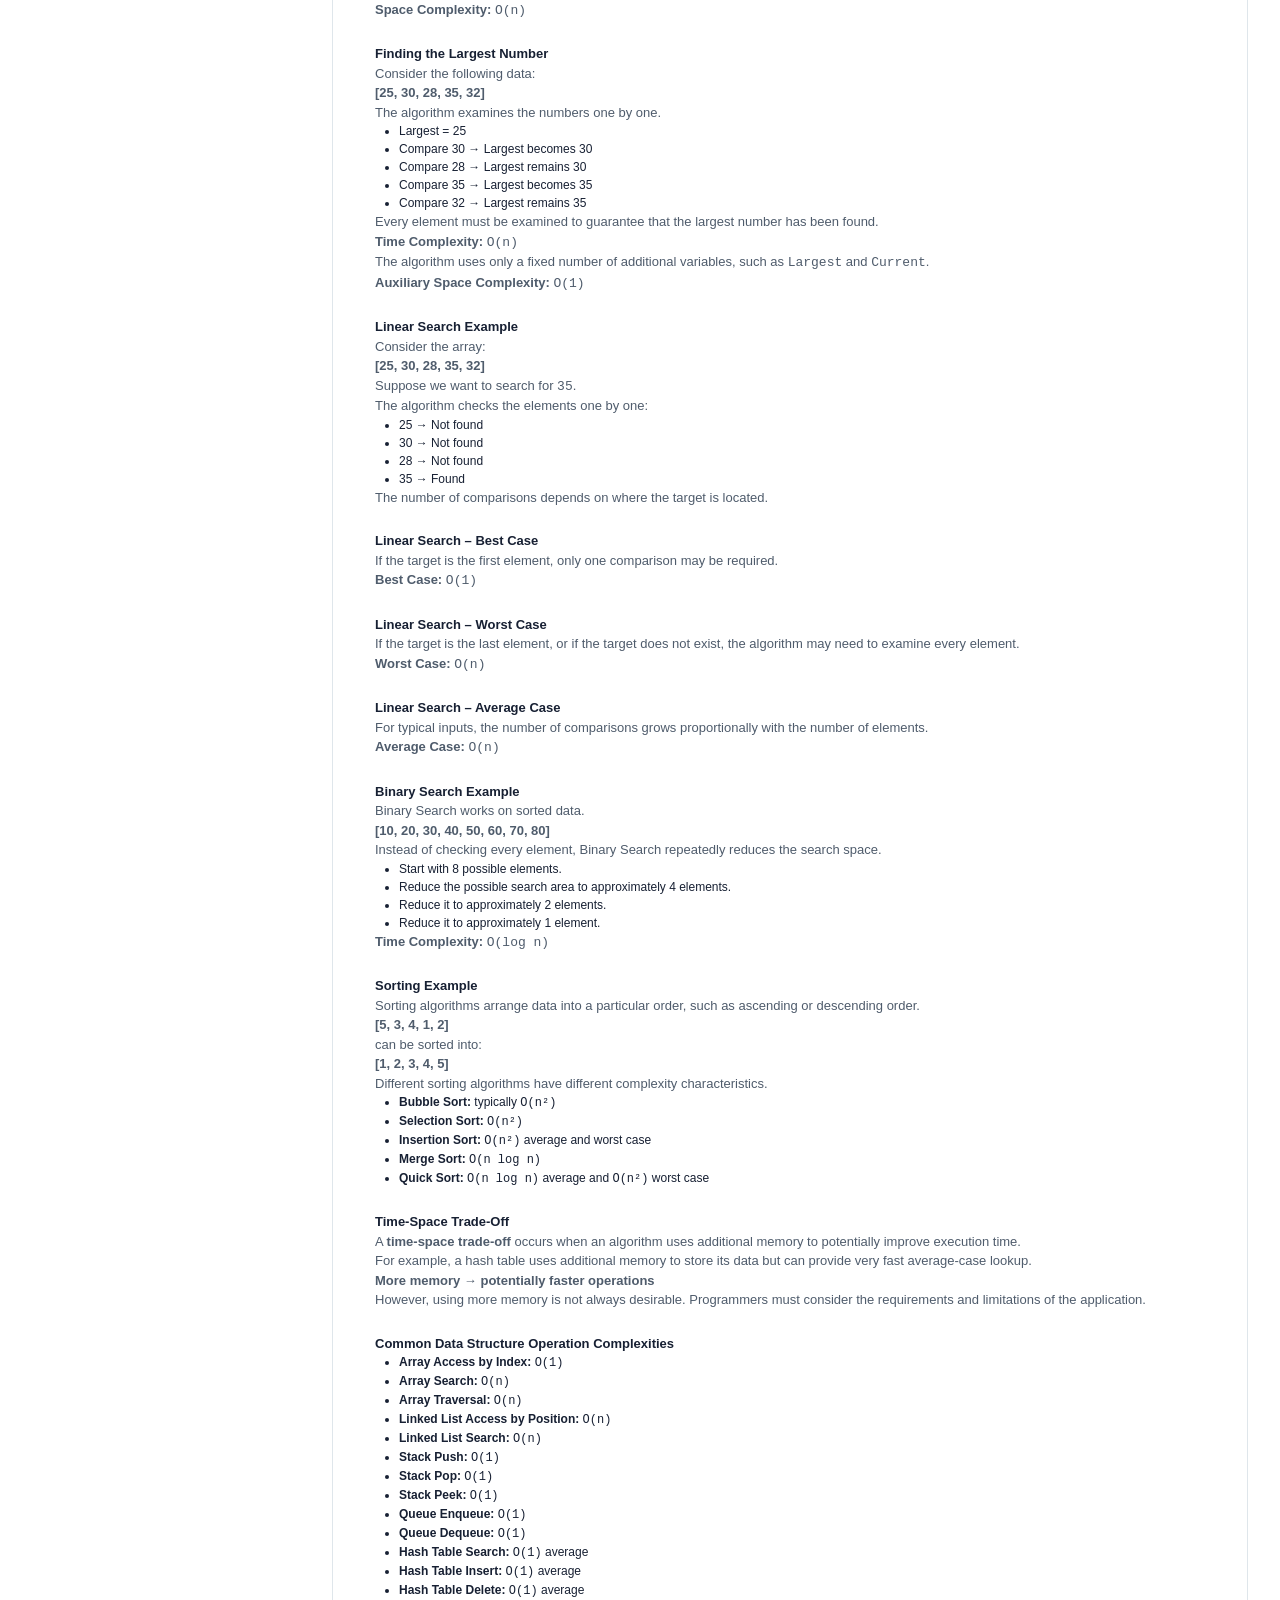
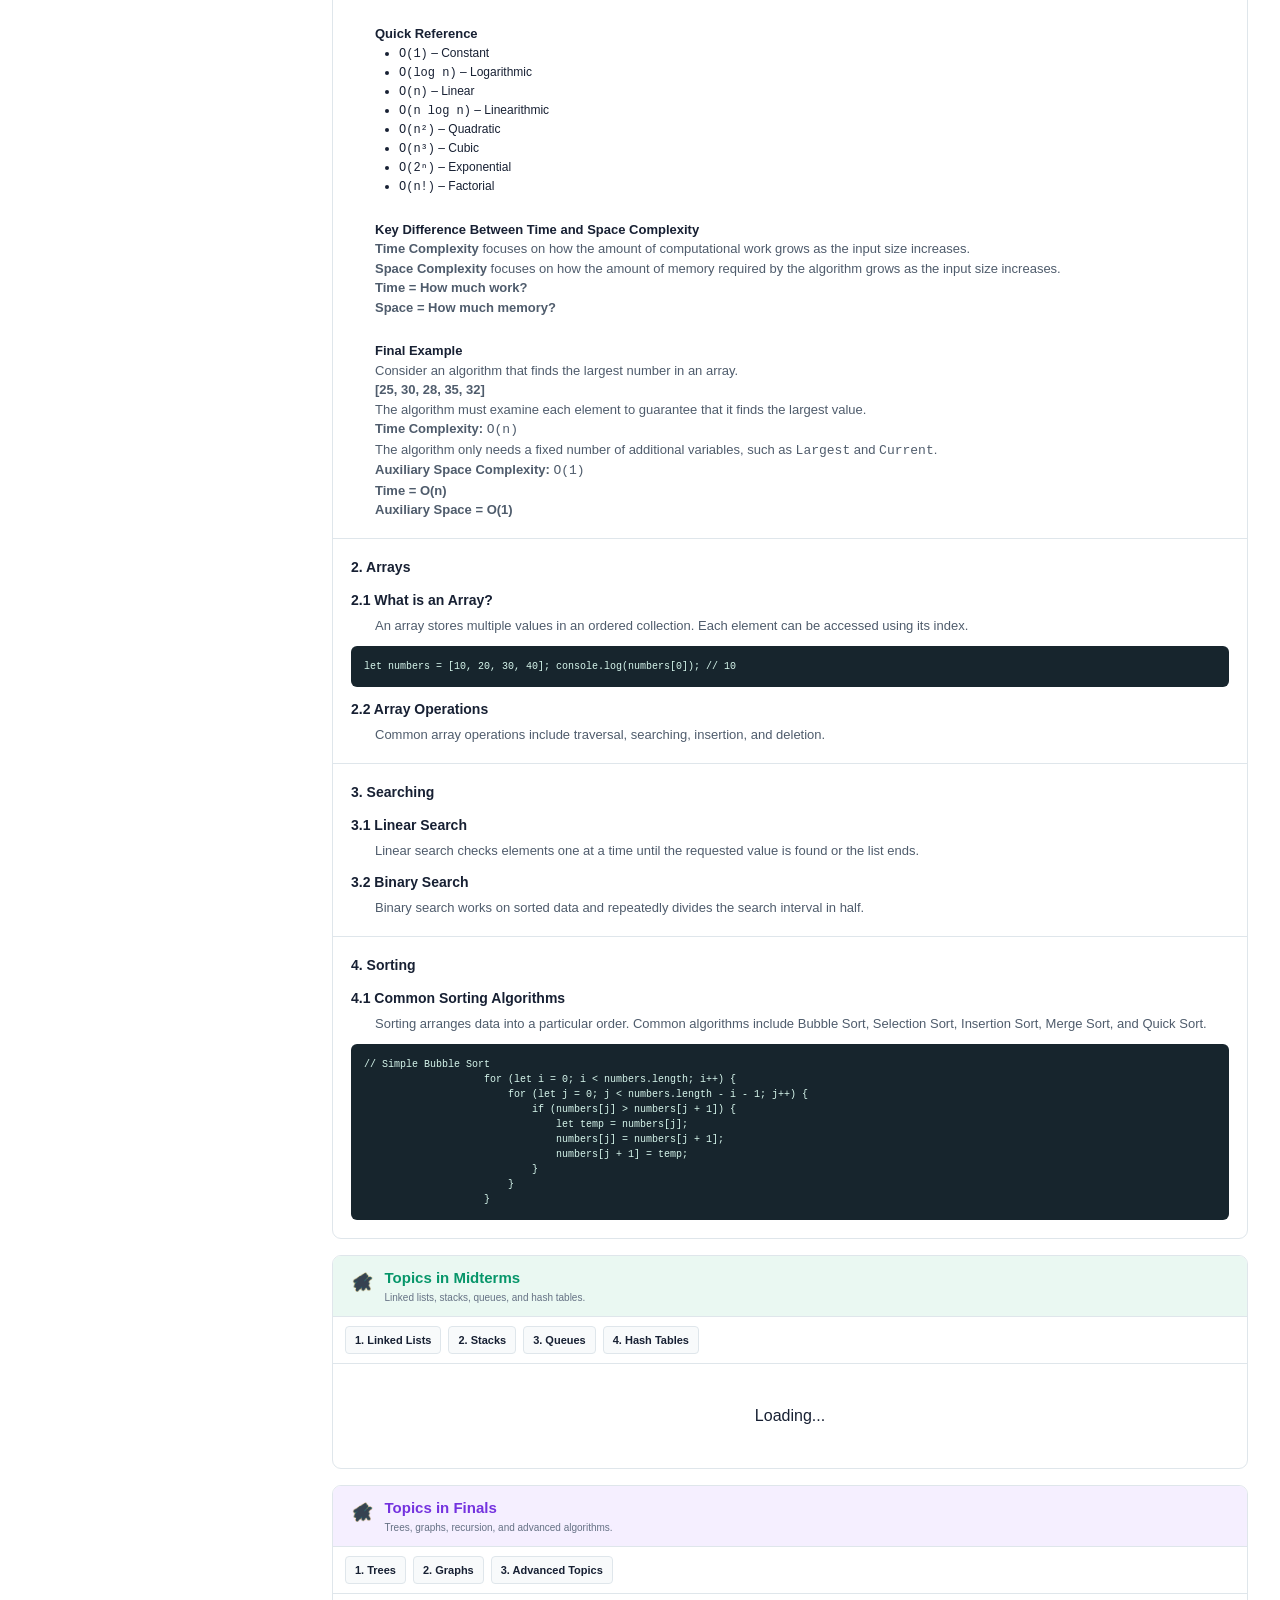
==== commit c032d8f7: "Update index.html" ====
--- a/index.html
+++ b/index.html
@@ -3,8 +3,7 @@
 <head>
     <meta charset="UTF-8">
     <meta name="viewport" content="width=device-width, initial-scale=1.0">
-    <meta name="description" content="IT Learning Hub - Simple and organized subject notes for Information Technology students.">
-    <title>IT Learning Hub</title>
+    <title>DSA 101 | Data Structures and Algorithms</title>
     <link rel="stylesheet" href="css/style.css">
 </head>
 <body id="top">
@@ -12,193 +11,1527 @@
     <!-- HEADER -->
     <header class="header">
         <div class="brand-area">
-            <button class="menu-button" id="menuButton" aria-label="Open navigation">☰</button>
-
-            <a href="#home" class="brand">
-                <span class="logo"><img src="images/logo.png"></span>
+            <button class="hamburger" id="menuButton" aria-label="Open menu">☰</button>
+
+            <a href="#overview" class="brand">
+                <span class="logo">&lt;/&gt;</span>
                 <span class="brand-text">
-                    <strong>IT LEARNING HUB</strong>
-                    <small>Learn. Review. Understand.</small>
+                    <strong>DSA 101</strong>
+                    <small>Data Structures and Algorithms</small>
                 </span>
             </a>
         </div>
 
+        <!-- Desktop top navigation -->
         <nav class="top-nav" id="topNav">
-            <a href="#home" class="active">Home</a>
-            <a href="#subjects">Subjects</a>
-            <a href="#about">About</a>
+            <a href="../../index.html">IT Learning Hub</a>
+            <a href="#overview">Overview</a>
+            <a href="#prelims">Prelims</a>
+            <a href="#midterms">Midterms</a>
+            <a href="#finals">Finals</a>
+            <a href="#grading">Grading System</a>
         </nav>
-
     </header>
 
-    <!-- MOBILE NAVIGATION -->
-    <div class="mobile-menu" id="mobileMenu">
+    <!-- Mobile navigation overlay.
+         It combines the desktop top navigation and subject navigation. -->
+    <div class="mobile-menu-panel" id="mobileMenu">
         <div class="mobile-menu-header">
-            <strong>MENU</strong>
-            <button id="closeMenu" aria-label="Close navigation">×</button>
+            <strong>COURSE NAVIGATION</strong>
+            <button id="closeMenu" aria-label="Close menu">×</button>
         </div>
 
-        <nav>
-            <a href="#home">Home</a>
-            <a href="#subjects">Subjects</a>
-            <a href="#about">About</a>
+        <nav class="mobile-top-links">
+            <a href="../../index.html">IT Learning Hub</a>
+            <a href="#overview">Overview</a>
+            <a href="#prelims">Prelims</a>
+            <a href="#midterms">Midterms</a>
+            <a href="#finals">Finals</a>
+            <a href="#grading">Grading System</a>
         </nav>
+
+        <div class="mobile-subject-navigation">
+            <p>SUBJECT CONTENT</p>
+            <a href="#overview">⌂ &nbsp; Overview</a>
+
+            <h4>PRELIMS</h4>
+            <a href="#p-introduction">1. Introduction</a>
+            <a href="#p-arrays">2. Arrays</a>
+            <a href="#p-searching">3. Searching</a>
+            <a href="#p-sorting">4. Sorting</a>
+
+            <h4>MIDTERMS</h4>
+            <a href="#m-linked">1. Linked Lists</a>
+            <a href="#m-stacks">2. Stacks</a>
+            <a href="#m-queues">3. Queues</a>
+            <a href="#m-hashing">4. Hash Tables</a>
+
+            <h4>FINALS</h4>
+            <a href="#f-trees">1. Trees</a>
+            <a href="#f-graphs">2. Graphs</a>
+            <a href="#f-advanced">3. Advanced Topics</a>
+
+            <a href="#grading" class="mobile-extra">⚖ &nbsp; Grading System</a>
+            <a href="#resources" class="mobile-extra">▣ &nbsp; Resources</a>
+        </div>
     </div>
 
-    <main>
-
-        <!-- HERO -->
-        <section class="hero" id="home">
-            <div class="hero-content">
-                <span class="eyebrow">WELCOME TO</span>
-
-                <h1>IT Learning Hub</h1>
-
-                <h2>Your simple and organized platform for Information Technology subject notes.</h2>
-
+    <!-- Mobile navigation overlay.
+         It combines the desktop top navigation and subject navigation. -->
+    <div class="mobile-menu-panel" id="mobileMenu">
+        <div class="mobile-menu-header">
+            <strong>COURSE NAVIGATION</strong>
+            <button id="closeMenu" aria-label="Close menu">×</button>
+        </div>
+
+        <nav class="mobile-top-links">
+            <a href="../../index.html">IT Learning Hub</a>
+            <a href="#overview">Overview</a>
+            <a href="#prelims">Prelims</a>
+            <a href="#midterms">Midterms</a>
+            <a href="#finals">Finals</a>
+            <a href="#grading">Grading System</a>
+        </nav>
+
+        <div class="mobile-subject-navigation">
+            <p>SUBJECT CONTENT</p>
+            <a href="#overview">⌂ &nbsp; Overview</a>
+
+            <h4>PRELIMS</h4>
+            <a href="#p-introduction">1. Introduction</a>
+            <a href="#p-arrays">2. Arrays</a>
+            <a href="#p-searching">3. Searching</a>
+            <a href="#p-sorting">4. Sorting</a>
+
+            <h4>MIDTERMS</h4>
+            <a href="#m-linked">1. Linked Lists</a>
+            <a href="#m-stacks">2. Stacks</a>
+            <a href="#m-queues">3. Queues</a>
+            <a href="#m-hashing">4. Hash Tables</a>
+
+            <h4>FINALS</h4>
+            <a href="#f-trees">1. Trees</a>
+            <a href="#f-graphs">2. Graphs</a>
+            <a href="#f-advanced">3. Advanced Topics</a>
+
+            <a href="#grading" class="mobile-extra">⚖ &nbsp; Grading System</a>
+            <a href="#resources" class="mobile-extra">▣ &nbsp; Resources</a>
+        </div>
+    </div>
+
+    <div class="page-layout">
+
+        <!-- LEFT SUBJECT NAVIGATION -->
+        <aside class="sidebar">
+
+            <div class="sidebar-title">SUBJECT CONTENT</div>
+
+            <section class="side-section">
+                <h3>PRELIMS</h3>
+
+                <div class="side-category">
+                    <a href="#p-introduction" class="category-link"><span>1. &nbsp; Introduction</span><span>⌄</span></a>
+                    <div class="sub-links">
+                        <a href="#p-introduction">1.1 &nbsp; What is DSA?</a>
+                        <a href="#p-data">1.2 &nbsp; Data Structures</a>
+                        <a href="#p-algorithms">1.3 &nbsp; Algorithms</a>
+                        <a href="#p-complexity">1.4 &nbsp; Algorithm Complexity</a>
+                        <a href="#p-time-space">1.5 &nbsp; Time &amp; Space Complexity</a>
+                    </div>
+                </div>
+
+                <div class="side-category">
+                    <a href="#p-arrays" class="category-link"><span>2. &nbsp; Arrays</span><span>⌄</span></a>
+                    <div class="sub-links">
+                        <a href="#p-arrays">2.1 &nbsp; Introduction to Arrays</a>
+                        <a href="#p-arrays">2.2 &nbsp; Creating &amp; Initializing Arrays</a>
+                        <a href="#p-arrays">2.3 &nbsp; Access</a>
+                        <a href="#p-arrays">2.4 &nbsp; Update</a>
+                        <a href="#p-arrays">2.5 &nbsp; Traversal</a>
+                        <a href="#p-arrays">2.6 &nbsp; Insertion</a>
+                        <a href="#p-arrays">2.7 &nbsp; Deletion</a>
+                        <a href="#p-arrays">2.8 &nbsp; Array Complexity</a>
+                    </div>
+                </div>
+
+                <div class="side-category">
+                    <a href="#p-searching" class="category-link"><span>3. &nbsp; Searching Algorithms</span><span>⌄</span></a>
+                    <div class="sub-links">
+                        <a href="#p-searching">3.1 &nbsp; Linear Search</a>
+                        <a href="#p-searching">3.2 &nbsp; Binary Search</a>
+                        <a href="#p-searching">3.3 &nbsp; Jump Search</a>
+                        <a href="#p-searching">3.4 &nbsp; Searching Comparison</a>
+                    </div>
+                </div>
+
+                <div class="side-category">
+                    <a href="#p-sorting" class="category-link"><span>4. &nbsp; Sorting Algorithms</span><span>⌄</span></a>
+                    <div class="sub-links">
+                        <a href="#p-sorting">4.1 &nbsp; Introduction to Sorting</a>
+                        <a href="#p-sorting">4.2 &nbsp; Bubble Sort</a>
+                        <a href="#p-sorting">4.3 &nbsp; Selection Sort</a>
+                        <a href="#p-sorting">4.4 &nbsp; Insertion Sort</a>
+                        <a href="#p-sorting">4.5 &nbsp; Merge Sort</a>
+                        <a href="#p-sorting">4.6 &nbsp; Quick Sort</a>
+                        <a href="#p-sorting">4.7 &nbsp; Sorting Comparison</a>
+                    </div>
+                </div>
+            </section>
+
+            <section class="side-section">
+                <h3>MIDTERMS</h3>
+                <div class="side-category"><a href="#m-linked" class="category-link"><span>1. &nbsp; Linked Lists</span><span>⌄</span></a><div class="sub-links">
+                    <a href="#m-linked">1.1 &nbsp; Introduction to Linked Lists</a><a href="#m-linked">1.2 &nbsp; Singly Linked List</a><a href="#m-linked">1.3 &nbsp; Doubly Linked List</a><a href="#m-linked">1.4 &nbsp; Circular Linked List</a><a href="#m-linked">1.5 &nbsp; Linked List Operations</a><a href="#m-linked">1.6 &nbsp; Linked List Comparison</a>
+                </div></div>
+                <div class="side-category"><a href="#m-stacks" class="category-link"><span>2. &nbsp; Stacks</span><span>⌄</span></a><div class="sub-links">
+                    <a href="#m-stacks">2.1 &nbsp; Introduction to Stack</a><a href="#m-stacks">2.2 &nbsp; Push</a><a href="#m-stacks">2.3 &nbsp; Pop</a><a href="#m-stacks">2.4 &nbsp; Peek / Top</a><a href="#m-stacks">2.5 &nbsp; IsEmpty / IsFull</a><a href="#m-stacks">2.6 &nbsp; Stack Implementation</a><a href="#m-stacks">2.7 &nbsp; Applications of Stack</a><a href="#m-stacks">2.8 &nbsp; Stack Complexity</a>
+                </div></div>
+                <div class="side-category"><a href="#m-queues" class="category-link"><span>3. &nbsp; Queues</span><span>⌄</span></a><div class="sub-links">
+                    <a href="#m-queues">3.1 &nbsp; Introduction to Queue</a><a href="#m-queues">3.2 &nbsp; Enqueue</a><a href="#m-queues">3.3 &nbsp; Dequeue</a><a href="#m-queues">3.4 &nbsp; Front / Peek</a><a href="#m-queues">3.5 &nbsp; IsEmpty</a><a href="#m-queues">3.6 &nbsp; Queue Implementation</a><a href="#m-queues">3.7 &nbsp; Circular Queue</a><a href="#m-queues">3.8 &nbsp; Priority Queue</a><a href="#m-queues">3.9 &nbsp; Queue Applications</a>
+                </div></div>
+                <div class="side-category"><a href="#m-hashing" class="category-link"><span>4. &nbsp; Hash Tables</span><span>⌄</span></a><div class="sub-links">
+                    <a href="#m-hashing">4.1 &nbsp; Introduction to Hashing</a><a href="#m-hashing">4.2 &nbsp; Hash Functions</a><a href="#m-hashing">4.3 &nbsp; Insert</a><a href="#m-hashing">4.4 &nbsp; Search / Lookup</a><a href="#m-hashing">4.5 &nbsp; Delete</a><a href="#m-hashing">4.6 &nbsp; Update</a><a href="#m-hashing">4.7 &nbsp; Collision Handling</a><a href="#m-hashing">4.8 &nbsp; Applications</a>
+                </div></div>
+            </section>
+
+            <section class="side-section">
+                <h3>FINALS</h3>
+                <div class="side-category"><a href="#f-trees" class="category-link"><span>1. &nbsp; Trees</span><span>⌄</span></a><div class="sub-links">
+                    <a href="#f-trees">1.1 &nbsp; Introduction to Trees</a><a href="#f-trees">1.2 &nbsp; Binary Trees</a><a href="#f-trees">1.3 &nbsp; Tree Operations</a><a href="#f-trees">1.4 &nbsp; Binary Search Tree</a><a href="#f-trees">1.5 &nbsp; Tree Traversal</a><a href="#f-trees">1.6 &nbsp; Tree Complexity</a>
+                </div></div>
+                <div class="side-category"><a href="#f-graphs" class="category-link"><span>2. &nbsp; Graphs</span><span>⌄</span></a><div class="sub-links">
+                    <a href="#f-graphs">2.1 &nbsp; Introduction to Graphs</a><a href="#f-graphs">2.2 &nbsp; Graph Types</a><a href="#f-graphs">2.3 &nbsp; Graph Representation</a><a href="#f-graphs">2.4 &nbsp; Graph Operations</a><a href="#f-graphs">2.5 &nbsp; BFS</a><a href="#f-graphs">2.6 &nbsp; DFS</a><a href="#f-graphs">2.7 &nbsp; Shortest Path</a>
+                </div></div>
+                <div class="side-category"><a href="#f-advanced" class="category-link"><span>3. &nbsp; Advanced Algorithms</span><span>⌄</span></a><div class="sub-links">
+                    <a href="#f-advanced">3.1 &nbsp; Recursion</a><a href="#f-advanced">3.2 &nbsp; Divide and Conquer</a><a href="#f-advanced">3.3 &nbsp; Dynamic Programming</a><a href="#f-advanced">3.4 &nbsp; Algorithm Comparison &amp; Problem Solving</a>
+                </div></div>
+            </section>
+
+            <a href="#grading" class="sidebar-extra">⚖ &nbsp; Grading System</a>
+            <a href="#resources" class="sidebar-extra">▣ &nbsp; Resources</a>
+        </aside>
+
+        <!-- MAIN CONTENT -->
+        <main class="content">
+
+            <!-- HERO -->
+            <section class="hero" id="overview">
+                <div class="hero-text">
+                    <p>Welcome to</p>
+                    <h1>Data Structures<br>and Algorithms</h1>
+                    <span>Master efficient data organization and problem-solving techniques to build better programs and solve real-world challenges.</span>
+                    <a href="#prelims" class="button">Start Learning &nbsp; →</a>
+                </div>
+
+                <div class="hero-art">
+                    <div class="laptop">
+                        <div class="screen">
+                            <i></i><i></i><i></i><i></i>
+                            <div class="screen-tree">●<br>&nbsp;● &nbsp;●</div>
+                        </div>
+                        <div class="keyboard"></div>
+                    </div>
+
+                    <div class="cube cube-a"></div>
+                    <div class="cube cube-b"></div>
+
+                    <div class="network">
+                        <span class="node node-a"></span>
+                        <span class="node node-b"></span>
+                        <span class="node node-c"></span>
+                        <span class="node node-d"></span>
+                        <span class="line line-a"></span>
+                        <span class="line line-b"></span>
+                        <span class="line line-c"></span>
+                    </div>
+                </div>
+
+                <div class="hero-dots"><b></b><b></b><b></b></div>
+            </section>
+
+            <!-- INFORMATION -->
+            <section class="card subject-information">
+                <h2>Information about Subject</h2>
+
+                <div class="info-grid">
+                    <div class="info-item">
+                        <span class="info-icon">▣</span>
+                        <div><small>Course Name</small><strong>Data Structures<br>and Algorithms</strong></div>
+                    </div>
+
+                    <div class="info-item">
+                        <span class="info-icon">&lt;/&gt;</span>
+                        <div><small>Course Code</small><strong>CC 103</strong></div>
+                    </div>
+
+                    <div class="info-item">
+                        <span class="info-icon">◷</span>
+                        <div><small>Duration</small><strong>19 Weeks</strong></div>
+                    </div>
+
+                    <div class="info-item">
+                        <span class="info-icon">♙</span>
+                        <div><small>Instructor</small><strong>JDP</strong></div>
+                    </div>
+                </div>
+            </section>
+
+            <!-- DESCRIPTION -->
+            <section class="card">
+                <h2>Course Description</h2>
                 <p>
-                    Browse subjects and access well-structured notes anytime,
-                    anywhere.
+                    This course covers fundamental data structures and algorithms and their
+                    applications in solving real-world problems efficiently. Students will learn
+                    how to design, analyze, and implement algorithms using appropriate data
+                    structures to optimize performance in terms of time and space complexity.
                 </p>
-
-                <div class="hero-buttons">
-                    <a href="#subjects" class="button primary-button">Explore Subjects</a>
-                </div>
-            </div>
-
-            <div class="hero-illustration">
-                <div class="browser-window">
-                    <div class="browser-bar">
-                        <span></span>
-                        <span></span>
-                        <span></span>
-                    </div>
-
-                    <div class="browser-content">
-                        <div class="image-placeholder"><img src="images/logo.png"></div>
-                        <div class="text-placeholder">
-                            <i>IT Learning Hub</i>
-                            <p>Learn</p>
-                            <p>Review</p>
-                            <p>Understand</>
+            </section>
+
+            <!-- OUTLINE -->
+            <section class="card outline" id="course-outline">
+                <h2>Course Outline</h2>
+                <p>The course is divided into three major parts: Prelims, Midterms, and Finals.</p>
+                <div class="outline-grid">
+                    <div class="outline-box prelim-box"><h3>🖉 PRELIMS</h3><ol>
+                        <li><strong>Introduction to Data Structures and Algorithms</strong><ul><li>What is DSA?</li><li>What is a Data Structure?</li><li>What is an Algorithm?</li><li>Algorithm Complexity</li><li>Time Complexity</li><li>Space Complexity</li></ul></li>
+                        <li><strong>Arrays</strong><ul><li>Introduction to Arrays</li><li>Creating &amp; Initializing Arrays</li><li>Access</li><li>Update</li><li>Traversal</li><li>Insertion</li><li>Deletion</li><li>Array Complexity</li></ul></li>
+                        <li><strong>Searching Algorithms</strong><ul><li>Linear Search</li><li>Binary Search</li><li>Jump Search</li><li>Searching Comparison</li></ul></li>
+                        <li><strong>Sorting Algorithms</strong><ul><li>Introduction to Sorting</li><li>Bubble Sort</li><li>Selection Sort</li><li>Insertion Sort</li><li>Merge Sort</li><li>Quick Sort</li><li>Sorting Comparison</li></ul></li>
+                    </ol></div>
+                    <div class="outline-box mid-box"><h3>🖉 MIDTERMS</h3><ol>
+                        <li><strong>Linked Lists</strong><ul><li>Introduction to Linked Lists</li><li>Singly Linked List</li><li>Doubly Linked List</li><li>Circular Linked List</li><li>Linked List Operations</li><li>Linked List Comparison</li></ul></li>
+                        <li><strong>Stacks</strong><ul><li>Introduction to Stack</li><li>Push</li><li>Pop</li><li>Peek / Top</li><li>IsEmpty / IsFull</li><li>Stack Implementation</li><li>Applications of Stack</li><li>Stack Complexity</li></ul></li>
+                        <li><strong>Queues</strong><ul><li>Introduction to Queue</li><li>Enqueue</li><li>Dequeue</li><li>Front / Peek</li><li>IsEmpty</li><li>Queue Implementation</li><li>Circular Queue</li><li>Priority Queue</li><li>Queue Applications</li></ul></li>
+                        <li><strong>Hash Tables</strong><ul><li>Introduction to Hashing</li><li>Hash Functions</li><li>Insert</li><li>Search / Lookup</li><li>Delete</li><li>Update</li><li>Collision Handling</li><li>Applications</li></ul></li>
+                    </ol></div>
+                    <div class="outline-box final-box"><h3>🖉 FINALS</h3><ol>
+                        <li><strong>Trees</strong><ul><li>Introduction to Trees</li><li>Binary Trees</li><li>Tree Operations</li><li>Binary Search Tree</li><li>Tree Traversal</li><li>Tree Complexity</li></ul></li>
+                        <li><strong>Graphs</strong><ul><li>Introduction to Graphs</li><li>Graph Types</li><li>Graph Representation</li><li>Graph Operations</li><li>BFS</li><li>DFS</li><li>Shortest Path</li></ul></li>
+                        <li><strong>Advanced Algorithms</strong><ul><li>Recursion</li><li>Divide and Conquer</li><li>Dynamic Programming</li><li>Algorithm Comparison &amp; Problem Solving</li></ul></li>
+                    </ol></div>
+                </div>
+            </section>
+
+            <!-- PRELIMS -->
+            <section class="topic-section prelim-section" id="prelims">
+                <div class="section-heading">
+                    <span><img src="../../images/logo2.png"></span>
+                    <div>
+                        <h2>Topics in Prelims</h2>
+                        <p>Introduction, arrays, searching, and sorting.</p>
+                    </div>
+                </div>
+
+                <div class="topic-tabs">
+                    <a href="#p-introduction">1. Introduction</a>
+                    <a href="#p-arrays">2. Arrays</a>
+                    <a href="#p-searching">3. Searching</a>
+                    <a href="#p-sorting">4. Sorting</a>
+                </div>
+
+                <article class="lesson" id="p-introduction">
+                    <h3>1. Introduction</h3>
+
+                    <h4 id="p-intro">1.1 What is DSA?</h4>
+                    <p>
+                        Data Structures and Algorithms (DSA) is a way of organizing and processing
+                        data efficiently in a computer. In understanding DSA, it is essential to have a basic understanding of programming.
+                    </p>
+                    <br>
+                    <p>It is a fundamental area in Information Technology and Computer Science that focuses on:</p>
+                    <ul>
+                        <li>How data is organized and stored</li>
+                        <li>How data is accessed and manipulated</li>
+                        <li>How problems can be solved systematically</li>
+                        <li>How efficient solutions perform</li>
+                    </ul>
+                    <br>
+                    <p>In simplier terms, Data Structure determines how data is organized, while Algorithm determines how we process that data to solve a problem or perform a task.</p>
+                    <div class="example">
+                        <strong>Example:</strong>
+                        <p>
+                            When you search for a contact in your phone, the data is stored in
+                            some structure, such as a list or tree, and the search is done using
+                            an algorithm.
+                        </p>
+                    </div>
+
+                    <div class="process">
+                        <div><small>DATA</small><strong>▦</strong></div>
+                        <b>→</b>
+                        <div><small>ALGORITHM</small><strong>⚙</strong></div>
+                        <b>→</b>
+                        <div><small>OUTPUT</small><strong>✓</strong></div>
+                    </div>
+
+                    <h5>Why do we need DSA?</h5>
+                    <p>We need Data Structures and Algorithms (DSA) because they provide the core foundation for writing efficient code, solving complex computational problems, and building scalable software</p>
+                    <p>The way data is organized and the algorithm used to process, significantly affects the applications performance.</p>
+                    <br>
+                    <div class="example">
+                        <p>For Example, a school system may need to manage:</p>
+                        <ul>
+                            <li>10,000 Students</li>
+                            <li>50,000 Grades</li>
+                            <li>100,000 Attendance Records</li>
+                        </ul>
+                        <p>Simply storing the data is not enough. The program may need to: </p>
+                        <ul>
+                            <li>Find a student</li>
+                            <li>Add a new student</li>
+                            <li>Delete record</li>
+                            <li>Sort students</li>
+                            <li>Search for grades</li>
+                            <li>Calculate statistics</li>
+                            <li>Connect related records</li>
+                        </ul>
+                        <br>
+                        <p style="margin-left: 12px;"><i>Determining the appropriate Data Structure and Algorithm to use is essential in the program's performance.</i></p>
+                        <br>
+                        <p>Another real-life example: <b>Library System</b></p>
+                        <p>The system contains:</p>
+                        <ul>
+                            <li>Books</li>
+                            <li>Students</li>
+                            <li>Borrowing Records</li>
+                            <li>Return Dates</li>
+                        </ul>
+                        <p>The data can be organized using appropriate data strucutre.</p>
+                        <div>
+                            <p>Books</p>
+                            <p>↓</p>
+                            <p>Data Structure (Array / Linked List / Hash Table)</p>
+                            <p>↓</p>
+                            <p>Algorithm (Search for Book)</p>
+                            <p>↓</p>
+                            <p>Result</p>
                         </div>
-                    </div>
-                </div>
-
-                <div class="book book-one"></div>
-                <div class="book book-two"></div>
-            </div>
-        </section>
-
-        <!-- SUBJECTS -->
-        <section class="section subjects-section" id="subjects">
-            <div class="section-title">
-                <span>BROWSE OUR SUBJECTS</span>
-                <a href="#subjects">View All Subjects →</a>
-            </div>
-
-            <div class="subject-grid">
-
-                <!-- Connect this link to your DSA website -->
-                <article class="subject-card dsa-card">
-                    <div class="subject-icon">&lt;/&gt;</div>
-
-                    <div class="subject-content">
-                        <h3>Data Structures<br>and Algorithms</h3>
-
+                        <p>If a student searches for a book, the system needs an algorithm to locate it.</p>
+                        <p>If thousands of books exist, choosing an appropriate data structure and algorithm becomes important.</p>
+                        
+                    </div>
+                    
+                    <br>
+                    <p>
+                        <b>Data vs Information</b><br>
+                        <b><i>Data</i></b> refers to raw facts and figures. <br><b><i>Information</i></b> is processed and
+                        organized data that has meaning and can be used to make decisions.
+                    </p>
+
+                    
+                    <div class="example">
+                        <strong>Example:</strong>
                         <p>
-                            Learn fundamental data structures and algorithmic
-                            problem-solving techniques.
+                            <b>Data:</b> 25, 30, 28, 35, 32<br>
+                            &emsp;<i>These are just numbers without context.</i>
                         </p>
-
-                        <a href="subjects/data-structure/index.html" class="subject-link">
-                            View Notes →
-                        </a>
-                    </div>
+                        <p>
+                            <b>Information:</b> "The temperatures for the past five days were 25°C, 30°C, 28°C, 35°C, and 32°C. The hottest day was 35°C."<br>
+                            &emsp;<i>The data has been organized and given meaning, making it useful.</i>
+                        </p>
+
+                        <strong>Another Example:</strong>
+                        <p>
+                            <b>Data:</b> Mars, Chris, Kyle, John, Rico<br>
+                            &emsp;<i>These are just random names and we don't know who they are.</i>
+                        </p>
+                        <p>
+                            <b>Information:</b> "The starting lineup of Team Icon for the Basketball Championship are Kyle, John, Chris, Mars and Rico"<br>
+                            &emsp;<i>In the information, the data was processed and given meaning.</i>
+                        </p>
+                    </div>
+
+                    <h4 id="p-data">1.2 Data Structures</h4>
+                    <p>
+                        A <b>data structure</b> is a way of organizing and storing data so that we can use it efficiently in a computer.
+                    </p>
+                    <br>
+                    <h5>Why are there different Data Structures</h5>
+                    <p>Different problems require different ways of organizing data.</p>
+                    <p>Consider the Following data:</p>
+                    <p><b>&emsp;&emsp;&emsp;&emsp;80, 76, 79, 83, 81</b></p>
+                    <ul>
+                        <li>An <b>array</b> is suitable when we want to store elements in an <u>indexed sequence</u>.</li>
+                        <li>But consider a browser's Back button.</li>
+                        <li>The <u>most recently visited page should be accessed first</u>.</li>
+                        <li>A <b>Stack</b> is appropriate for this situation.</li>
+                        <li>Another example is a customer waiting in line.</li>
+                        <li>The <u>first customer who arrives should generally be served first</u>.</li>
+                        <li>A <b>Queue</b> is appropriate.</li>
+                    </ul>
+                    <p>Therefore, different problems require different data structures</p>
+
+                    <br>
+                    <h5>Classification of Data Structure</h5>
+                    <p>Data structures are commonly classified into two major categories: <b>Primitive</b> and <b>Non-Primitive</b></p>
+
+                    <h6>Primitive Data Structures</h6>
+                    <p>These are the basic data types provided by a programming language.</p>
+                    
+                    <ul>
+                        <li>Integer</li>
+                        <li>Float/Double</li>
+                        <li>Character</li>
+                        <li>Boolean</li>
+                        <li>String/Varchar</li>
+                    </ul>
+
+                    <h6>Non-Primitive Data Structures</h6>
+                    <p>These are more complex data organizations created by combining primitive data types (like integers, floats, and characters) to store, manage, and manipulate collections of data efficiently.</p>
+                    <p>Unlike primitive types that store a single value directly in stack memory, non-primitive structures usually store references or memory addresses to objects allocated dynamically in the heap memory.</p>
+                    <br>
+                    <p>Non-Primitive Data Structures are divided into two categories, <b>Linear</b> and <b>Non-Linear</b> data structures.</p>
+                    <dt>A. Linear Data Structures</dt>
+                    <dd>In a linear data structure, elements are arranged sequentially, one after another.</dd>
+                    <ul>
+                        <li>Array</li>
+                        <li>Linked List</li>
+                        <li>Stack</li>
+                        <li>Queue</li>
+                    </ul>
+                    <dt>B. Non-Linear Data Structures</dt>
+                    <dd>In a Non-Linear Data Structures, elements are not arranged sequentially. They can have hierarchical or network relationships.</dd>
+                    <ul>
+                        <li>Tree</li>
+                        <li>Graph</li>
+                    </ul>
+
+                    <h5>Choosing a Data Structure</h5>
+                    <p>When choosing a data structure, consider:</p>
+                    <ul>
+                        <li>What type of data is being stored?</li>
+                        <li>How frequently will the data be accessed?</li>
+                        <li>Will data be inserted frequently?</li>
+                        <li>Will data be deleted frequently?</li>
+                        <li>Is fast searching required?</li>
+                        <li>How much memory is available?</li>
+                        <li>What relationships exist between the data?</li>
+                    </ul>
+                    <p>The goal is to choose a structure that makes the required operations efficient.</p>
+
+                    <h4 id="p-algorithms">1.3 Algorithms</h4>
+                    <p>
+                        An algorithm is a step by step process, procedure or instruction to solve a problem or to perform or accomplish a specific task.
+                    </p>
+                    <p>
+                        Algorithm tells the computer what steps to follow in order to get the desired result.
+                    </p>
+
+                    <div class="example">
+                        <strong>Example: <i>Find and Display the Largest Number</i></strong> 
+                        <p>
+                            <b>Given:</b> 25, 30, 28, 35, 32<br>
+                        </p>
+                        <p>
+                            <b>An Algorithm can be:</b><br>
+                        </p>
+                        <ol>
+                            <li>Start</li>
+                            <li>Assume the first number is the largest number</li>
+                            <li>Compare it to the next number</li>
+                            <li>If the next number if larger, make it the new largest number</li>
+                            <li>Continue until all numbers have been checked</li>
+                            <li>Display the largest number</li>
+                            <li>End</li>
+                        </ol>
+                        <p><b>Result:</b> 35</p>
+                        <h4><b>Note:</b> You have to first Understand the Problem or Task and come up with a Solution to solve it before writing it's algorithm.</h4>
+                        <video src="../../video/Algorithm.mp4" controls width="70%" style="margin-left: 15%;"></video>
+                    </div>
+
+                    <h5>Characteristics of an Algorithm</h5>
+                    <ul class="check-list">
+                        <li><b>Input:</b> one or more inputs may be provided.</li>
+                        <li><b>Output:</b> one or more outputs are produced.</li>
+                        <li><b>Definiteness:</b> each step must be clear and unambiguous.</li>
+                        <li><b>Finiteness:</b> the algorithm eventually terminates.</li>
+                        <li><b>Effectiveness:</b> each step is practical and executable.</li>
+                    </ul>
+
+                    <h4 style="margin-left: 24px;">Algorithm vs Pseudocode vs Program</h4>
+                    <p><b>Algorithm</b> is the step by step solution or logic using natural language, <b>Pseudocode</b> expresses the algorithm using structured elements that resembles a programming code but may use a natural language, while <b>Program</b> is the actual implementation of the algorithm using a programming language that is executable.</p>
+                    <div class="example-algorithm">
+                        <div class="ex">
+                            <strong>Algorithm Example:</strong>
+                            <p><strong>Algorithm: Find the Largest Number</strong></p>
+                            <p><b>Given:</b> [25, 30, 28, 35, 32]</p>
+                            <p>1. Start</p>
+                            <p>2. Gather Data</p>
+                            <p>3. Create variable named "Largest"</p>
+                            <p>4. Create variable named "Current"</p>
+                            <p>5. Set the first number as the initial value of Largest</p>
+                            <p>6. Set the second number as the initial value of Current</p>
+                            <p>7. Compare the value of Current to Largest</p>
+                            <p>8. If the Current is larger, make it the new value of Largest</p>
+                            <p>9. If not, the value of the Largest will retain</p>
+                            <p>10. Set the next number to the Current as the new value of the Current</p>
+                            <p>11. Repeat Steps 7 to 11, until the last number or until all numbers are checked</p>
+                            <p>12. Display the largest number</p>
+                            <p>13. End</p>
+                            <p><i><b>Largest →</b> stores the largest value found so far</i></p>
+                            <p><i><b>Current →</b> stores the value currently being examined</i></p>
+                        </div>
+                        <div class="ex">
+                            <strong>Pseudocode Example:</strong>
+                            <p><strong>Pseudocode: Find the Largest Number</strong></p>
+                            <p>BEGIN</p>
+                            <p>&nbsp;&nbsp;&nbsp;&nbsp;Numbers ← [25, 30, 28, 35, 32]</p>
+                            <p>&nbsp;&nbsp;&nbsp;&nbsp;CREATE Largest</p>
+                            <p>&nbsp;&nbsp;&nbsp;&nbsp;CREATE Current</p>
+                            <p>&nbsp;&nbsp;&nbsp;&nbsp;Largest ← first number</p>
+                            <p>&nbsp;&nbsp;&nbsp;&nbsp;Current ← second number</p>
+                            <p>&nbsp;</p>
+                            <p>&nbsp;&nbsp;&nbsp;&nbsp;REPEAT for each remaining number</p>
+                            <p>&nbsp;</p>
+                            <p>&nbsp;&nbsp;&nbsp;&nbsp;&nbsp;&nbsp;&nbsp;&nbsp;IF Current &gt; Largest THEN</p>
+                            <p>&nbsp;&nbsp;&nbsp;&nbsp;&nbsp;&nbsp;&nbsp;&nbsp;&nbsp;&nbsp;&nbsp;&nbsp;Largest ← Current</p>
+                            <p>&nbsp;&nbsp;&nbsp;&nbsp;&nbsp;&nbsp;&nbsp;&nbsp;END IF</p>
+                            <p>&nbsp;</p>
+                            <p>&nbsp;&nbsp;&nbsp;&nbsp;&nbsp;&nbsp;&nbsp;&nbsp;Current ← next number</p>
+                            <p>&nbsp;</p>
+                            <p>&nbsp;&nbsp;&nbsp;&nbsp;END REPEAT</p>
+                            <p>&nbsp;</p>
+                            <p>&nbsp;&nbsp;&nbsp;&nbsp;DISPLAY Largest</p>
+                            <p>END</p>
+                        </div>
+                        <div class="ex">
+                            <strong>Program Example:</strong>
+                            <p><strong>Pseudocode: Find the Largest Number</strong></p>
+                            <p><strong>Programming Language: Java</strong></p>
+                            <p>public class LargestNumber {</p>
+                            <p>&nbsp;&nbsp;&nbsp;&nbsp;public static void main(String[] args) {</p>
+                            <p>&nbsp;</p>
+                            <p>&nbsp;&nbsp;&nbsp;&nbsp;&nbsp;&nbsp;&nbsp;&nbsp;int[] numbers = {25, 30, 28, 35, 32};</p>
+                            <p>&nbsp;</p>
+                            <p>&nbsp;&nbsp;&nbsp;&nbsp;&nbsp;&nbsp;&nbsp;&nbsp;int Largest;</p>
+                            <p>&nbsp;&nbsp;&nbsp;&nbsp;&nbsp;&nbsp;&nbsp;&nbsp;int Current;</p>
+                            <p>&nbsp;</p>
+                            <p>&nbsp;&nbsp;&nbsp;&nbsp;&nbsp;&nbsp;&nbsp;&nbsp;Largest = numbers[0];</p>
+                            <p>&nbsp;&nbsp;&nbsp;&nbsp;&nbsp;&nbsp;&nbsp;&nbsp;Current = numbers[1];</p>
+                            <p>&nbsp;</p>
+                            <p>&nbsp;&nbsp;&nbsp;&nbsp;&nbsp;&nbsp;&nbsp;&nbsp;for (int i = 1; i &lt; numbers.length; i++) {</p>
+                            <p>&nbsp;</p>
+                            <p>&nbsp;&nbsp;&nbsp;&nbsp;&nbsp;&nbsp;&nbsp;&nbsp;&nbsp;&nbsp;&nbsp;&nbsp;Current = numbers[i];</p>
+                            <p>&nbsp;</p>
+                            <p>&nbsp;&nbsp;&nbsp;&nbsp;&nbsp;&nbsp;&nbsp;&nbsp;&nbsp;&nbsp;&nbsp;&nbsp;if (Current &gt; Largest) {</p>
+                            <p>&nbsp;&nbsp;&nbsp;&nbsp;&nbsp;&nbsp;&nbsp;&nbsp;&nbsp;&nbsp;&nbsp;&nbsp;&nbsp;&nbsp;&nbsp;&nbsp;Largest = Current;</p>
+                            <p>&nbsp;&nbsp;&nbsp;&nbsp;&nbsp;&nbsp;&nbsp;&nbsp;&nbsp;&nbsp;&nbsp;&nbsp;}</p>
+                            <p>&nbsp;</p>
+                            <p>&nbsp;&nbsp;&nbsp;&nbsp;&nbsp;&nbsp;&nbsp;&nbsp;}</p>
+                            <p>&nbsp;</p>
+                            <p>&nbsp;&nbsp;&nbsp;&nbsp;&nbsp;&nbsp;&nbsp;&nbsp;System.out.println("Largest number: " + Largest);</p>
+                            <p>&nbsp;</p>
+                            <p>&nbsp;&nbsp;&nbsp;&nbsp;}</p>
+                            <p>}</p>
+                            <p><strong>Output: Largest number: 35</strong></p>
+                        </div>
+                    </div>
+
+                    <h5>Common Algorithms</h5>
+                    <p>Searching</p>
+                    <ul>
+                        <li>Linear Search</li>
+                        <li>Binary Search</li>
+                        <li>Jump Search</li>
+                    </ul>
+                    <p>Sorting</p>
+                    <ul>
+                        <li>Bubble Sort</li>
+                        <li>Selection Sort</li>
+                        <li>Insertion Sort</li>
+                        <li>Merge Sort</li>
+                        <li>Quick Sort</li>
+                    </ul>
+                    <p>Tree and Graph Algorithms</p>
+                    <ul>
+                        <li>Tree Traversal</li>
+                        <li>Breadth-first Search</li>
+                        <li>Depth-first Search</li>
+                        <li>Dijkstra's Algorithm</li>
+                    </ul>
+                    <p>Advance Algorithms</p>
+                    <ul>
+                        <li>Recursion</li>
+                        <li>Divide and Conquer</li>
+                        <li>Dynamic Programming</li>
+                    </ul>
+
+                    <h4 id="p-complexity">1.4 Algorithm Complexity</h4>
+                    <h5>What is Algorithm Complexity?</h5>
+                    <p>
+                        <b>Algorithm complexity</b> describes how an algorithm's resource requirements
+                        change as the input size increases.
+                    </p>
+                    <p>The Two Primary Resources are:</p>
+                    <ul>
+                        <li>Time Complexity</li>
+                        <li>Space Complexity</li>
+                    </ul>
+                    <br>
+                    <p>The purpose is not usually to determine the exact number of seconds or bytes on a particular computer.</p>
+                    <p>Instead, we are going to understand <b>How does the algorithm's resource usage grow when the input becomes larger?</b></p>
+                    <br>
+                    <h5>Why is Algorithm Complexity Important?</h5>
+                    <p>
+                        Two algorithms can solve the same problem but may require different amounts of
+                        computational work.
+                    </p>
+                    <div class="example">
+                        <p>For example, suppose two algorithms solve the same problem:</p>
+                        <ul>
+                            <li>Algorithm A performs approximately 100 operations.</li>
+                            <li>Algorithm B performs approximately 1,000,000 operations.</li>
+                        </ul>
+                        <p>
+                            Both algorithms may produce the correct result, but Algorithm A may be
+                            significantly more efficient.
+                        </p>
+                        <p>
+                            The difference becomes more important as the input size becomes larger.
+                            An algorithm that works well with a small amount of data may become slow
+                            when it needs to process thousands or millions of records.
+                        </p>
+                        <p>
+                            Algorithm complexity helps programmers compare algorithms and choose
+                            solutions that can handle large amounts of data efficiently.
+                        </p>
+                    </div>
+                    
+                    <br>
+                    <h5>Input Size</h5>
+                    <p>
+                        The <b>input size</b> refers to the amount of data given to an algorithm.
+                        Input size is commonly represented by the variable <code>n</code>.
+                    </p>
+                    <div class="example">
+                        <p>For example, consider the following array:</p>
+                        <p><b>[25, 30, 28, 35, 32]</b></p>
+                        <p>The array contains five elements, therefore:</p>
+                        <p><b>n = 5</b></p>
+                        <p>
+                            If an array contains 1,000 elements, then <b>n = 1000</b>.
+                            Complexity analysis examines how the algorithm behaves as <code>n</code> increases.
+                        </p>
+                    </div>
+                    
+                    <br>
+                    <h5>Growth Rate</h5>
+                    <p>
+                        The <b>growth rate</b> describes how the amount of work performed by an
+                        algorithm increases as the input size increases.
+                    </p>
+                    <p>Common complexity classes include:</p>
+                    <ul>
+                        <li><b><code>O(1)</code></b> – Constant</li>
+                        <li><b><code>O(log n)</code></b> – Logarithmic</li>
+                        <li><b><code>O(n)</code></b> – Linear</li>
+                        <li><b><code>O(n log n)</code></b> – Linearithmic</li>
+                        <li><b><code>O(n²)</code></b> – Quadratic</li>
+                        <li><b><code>O(n³)</code></b> – Cubic</li>
+                        <li><b><code>O(2ⁿ)</code></b> – Exponential</li>
+                        <li><b><code>O(n!)</code></b> – Factorial</li>
+                    </ul>
+                    <br>
+                    <h5>Asymptotic Analysis</h5>
+                    <p>
+                        <b>Asymptotic analysis</b> is the study of how an algorithm behaves as
+                        the input size becomes very large. It is a technique used to analyze the efficiency and performance of an algorithm as the input size becomes larger.
+                    </p>
+                    <p>
+                        Instead of asking exactly how many seconds an algorithm takes on one
+                        particular computer, we focus on how the amount of work grows as the
+                        input size increases.
+                    </p>
+                    <p>
+                        This allows us to analyze algorithms without depending entirely on
+                        the speed of a particular computer.
+                    </p>
+                    <br>
+                    <h5>Big O Notation</h5>
+                    <p>
+                        <b>Big O notation</b> is commonly used to describe the asymptotic
+                        upper bound of an algorithm's growth.
+                    </p>
+                    <p>
+                        It allows programmers to describe and compare how algorithms behave
+                        as the input size becomes larger.
+                    </p>
+                    <p>Common Big O notations include:</p>
+                    <ul>
+                        <li><code>O(1)</code> – Constant</li>
+                        <li><code>O(log n)</code> – Logarithmic</li>
+                        <li><code>O(n)</code> – Linear</li>
+                        <li><code>O(n log n)</code> – Linearithmic</li>
+                        <li><code>O(n²)</code> – Quadratic</li>
+                        <li><code>O(n³)</code> – Cubic</li>
+                        <li><code>O(2ⁿ)</code> – Exponential</li>
+                        <li><code>O(n!)</code> – Factorial</li>
+                    </ul>
+                    <br>
+                    <h5>O(1) – Constant Time</h5>
+                    <p>
+                        <b>O(1)</b> means that the amount of work remains approximately constant
+                        regardless of the input size.
+                    </p>
+                    <p><b>Example:</b></p>
+                    <pre class="code"><code>int value = numbers[0];</code></pre>
+                    <p>
+                        The program accesses one specific array element directly.
+                        Whether the array contains 10 elements or 1,000,000 elements,
+                        accessing a particular element by index is typically a constant-time operation.
+                    </p>
+                    <p><b>Time Complexity:</b> <code>O(1)</code></p>
+                    <br>
+                    <h5>O(log n) – Logarithmic Time</h5>
+                    <p>
+                        <b>O(log n)</b> means that the problem size is repeatedly reduced
+                        by a constant factor.
+                    </p>
+                    <p>
+                        A common example is <b>Binary Search</b>.
+                    </p>
+                    <p>Consider the sorted array:</p>
+                    <p><b>[10, 20, 30, 40, 50, 60, 70, 80]</b></p>
+                    <p>
+                        Binary Search repeatedly reduces the search space.
+                    </p>
+                    <ul>
+                        <li>8 possible elements</li>
+                        <li>Approximately 4 possible elements</li>
+                        <li>Approximately 2 possible elements</li>
+                        <li>Approximately 1 possible element</li>
+                    </ul>
+                    <p><b>Time Complexity:</b> <code>O(log n)</code></p>
+                    <p><b>Important:</b> Standard Binary Search requires the data to be sorted.</p>
+                    <br>
+                    <h5>O(n) – Linear Time</h5>
+                    <p>
+                        <b>O(n)</b> means that the amount of work grows proportionally
+                        to the input size.
+                    </p>
+                    <p><b>Example:</b></p>
+                    <pre class="code"><code>for (int i = 0; i &lt; numbers.length; i++) {
+                        System.out.println(numbers[i]);
+                    }</code></pre>
+                    <p>
+                        If there are 5 elements, the loop executes approximately 5 times.
+                        If there are 1,000 elements, it executes approximately 1,000 times.
+                    </p>
+                    <p><b>Time Complexity:</b> <code>O(n)</code></p>
+                    <br>
+                    <h5>O(n log n) – Linearithmic Time</h5>
+                    <p>
+                        <b>O(n log n)</b> is called linearithmic complexity.
+                        This complexity commonly appears in efficient sorting algorithms.
+                    </p>
+                    <ul>
+                        <li>Merge Sort</li>
+                        <li>Average-case Quick Sort</li>
+                    </ul>
+                    <p><b>Typical Complexity:</b> <code>O(n log n)</code></p>
+                    <br>
+                    <h5>O(n²) – Quadratic Time</h5>
+                    <p>
+                        <b>O(n²)</b> means that the amount of work grows approximately
+                        as the square of the input size.
+                    </p>
+                    <p><b>Example:</b></p>
+                    <pre class="code"><code>for (int i = 0; i &lt; n; i++) {
+                        for (int j = 0; j &lt; n; j++) {
+                            System.out.println(i + " " + j);
+                        }
+                    }</code></pre>
+                    <p>
+                        The outer loop executes <code>n</code> times. For every iteration
+                        of the outer loop, the inner loop also executes <code>n</code> times.
+                    </p>
+                    <p><code>n × n = n²</code></p>
+                    <p><b>Time Complexity:</b> <code>O(n²)</code></p>
+                    <p>Common examples include:</p>
+                    <ul>
+                        <li>Bubble Sort</li>
+                        <li>Selection Sort</li>
+                        <li>Insertion Sort in its average and worst cases</li>
+                    </ul>
+                    <br>
+                    <h5>O(n³) – Cubic Time</h5>
+                    <p>
+                        <b>O(n³)</b> commonly occurs when an algorithm contains three
+                        nested loops.
+                    </p>
+                    <pre class="code"><code>for (int i = 0; i &lt; n; i++) {
+                        for (int j = 0; j &lt; n; j++) {
+                            for (int k = 0; k &lt; n; k++) {
+                                // operation
+                            }
+                        }
+                    }</code></pre>
+                    <p><code>n × n × n = n³</code></p>
+                    <p><b>Time Complexity:</b> <code>O(n³)</code></p>
+                    <br>
+                    <h5>O(2ⁿ) – Exponential Time</h5>
+                    <p>
+                        <b>O(2ⁿ)</b> is called exponential complexity.
+                        Exponential algorithms can grow extremely quickly as the input size increases.
+                    </p>
+                    <p>
+                        A classic example is a straightforward recursive implementation
+                        of the Fibonacci sequence that repeatedly solves the same subproblems.
+                    </p>
+                    <p><b>Typical Complexity:</b> <code>O(2ⁿ)</code></p>
+                    <br>
+                    <h5>O(n!) – Factorial Time</h5>
+                    <p>
+                        <b>O(n!)</b> is called factorial complexity.
+                        Factorial growth is extremely rapid and commonly appears in problems
+                        that require generating or examining all possible permutations.
+                    </p>
+                    <ul>
+                        <li><code>3! = 6</code></li>
+                        <li><code>4! = 24</code></li>
+                        <li><code>5! = 120</code></li>
+                        <li><code>6! = 720</code></li>
+                        <li><code>10! = 3,628,800</code></li>
+                    </ul>
+                    <p><b>Typical Complexity:</b> <code>O(n!)</code></p>
+                    <br>
+                    <h5>Complexity Ranking</h5>
+                    <p>
+                        The following is a useful general ordering from slower growth
+                        to faster growth:
+                    </p>
+                    <ul>
+                        <li><code>O(1)</code> – Constant</li>
+                        <li><code>O(log n)</code> – Logarithmic</li>
+                        <li><code>O(n)</code> – Linear</li>
+                        <li><code>O(n log n)</code> – Linearithmic</li>
+                        <li><code>O(n²)</code> – Quadratic</li>
+                        <li><code>O(n³)</code> – Cubic</li>
+                        <li><code>O(2ⁿ)</code> – Exponential</li>
+                        <li><code>O(n!)</code> – Factorial</li>
+                    </ul>
+                    <br>
+                    <h5>Best Case</h5>
+                    <p>
+                        The <b>best case</b> represents the most favorable situation
+                        for an algorithm.
+                    </p>
+                    <p>
+                        For example, in Linear Search, if the target is the first element,
+                        only one comparison may be required.
+                    </p>
+                    <p><b>Best Case:</b> <code>O(1)</code></p>
+                    <br>
+                    <h5>Worst Case</h5>
+                    <p>
+                        The <b>worst case</b> represents the least favorable situation
+                        for an algorithm.
+                    </p>
+                    <p>
+                        If the target is the last element, or if the target does not exist,
+                        the algorithm may need to examine every element.
+                    </p>
+                    <p><b>Worst Case:</b> <code>O(n)</code></p>
+                    <br>
+                    <h5>Average Case</h5>
+                    <p>
+                        The <b>average case</b> describes the expected performance of an
+                        algorithm over typical inputs under an assumed input distribution.
+                    </p>
+                    <p><b>Average Case:</b> <code>O(n)</code></p>
+                    <br>
+                    <h5>Big O, Big Omega, and Big Theta</h5>
+                    <p>
+                        There are three important asymptotic notations commonly discussed
+                        in algorithm analysis.
+                    </p>
+                    <ul>
+                        <li><b>Big O – O</b>: Describes an asymptotic upper bound.</li>
+                        <li><b>Big Omega – Ω</b>: Describes an asymptotic lower bound.</li>
+                        <li><b>Big Theta – Θ</b>: Describes a tight asymptotic bound.</li>
+                    </ul>
+                    <p>
+                        For beginners, <b>Big O</b> is usually the most important notation
+                        to understand first.
+                    </p>
+                    <br>
+                    <h5>Big O Does Not Represent Exact Execution Time</h5>
+                    <p>
+                        Big O does not mean the exact number of seconds an algorithm takes
+                        to execute.
+                    </p>
+                    <p>
+                        For example, <code>O(n)</code> does not mean that an algorithm takes
+                        exactly <code>n</code> seconds.
+                    </p>
+                    <p>
+                        Instead, Big O describes how the computational work grows as the
+                        input size increases.
+                    </p>
+
+                    <h4 id="p-time-space">1.5 Time &amp; Space Complexity</h4>
+                    <p>
+                        <b>Time complexity</b> measures how the computational work of an algorithm
+                        grows as the input size increases, while <b>space complexity</b> measures
+                        how the memory requirements of an algorithm grow as the input size increases.
+                    </p>
+                    <p>In simple terms:</p>
+                    <ul>
+                        <li><b>Time:</b> How much computational work does the algorithm perform?</li>
+                        <li><b>Space:</b> How much memory does the algorithm require?</li>
+                    </ul>
+                    <br>
+                    <h5>What is Time Complexity?</h5>
+                    <p>
+                        <b>Time complexity</b> describes how the amount of computational work
+                        performed by an algorithm grows as the input size increases.
+                    </p>
+                    <p>
+                        Time complexity is commonly expressed using Big O notation.
+                    </p>
+                    <p>
+                        It does not normally refer to the exact number of seconds required
+                        by a program because actual execution time depends on hardware,
+                        programming language, implementation, compiler, and system environment.
+                    </p>
+                    <p>
+                        Instead, we focus on the growth of the work performed by the algorithm.
+                    </p>
+                    <br>
+                    <h5>Example 1: Constant Time – O(1)</h5>
+                    <pre class="code"><code>int value = numbers[0];</code></pre>
+                    <p>
+                        The program accesses one specific element directly.
+                        It does not need to inspect every element in the array.
+                    </p>
+                    <p><b>Time Complexity:</b> <code>O(1)</code></p>
+                    <br>
+                    <h5>Example 2: Linear Time – O(n)</h5>
+                    <pre class="code"><code>for (int i = 0; i &lt; n; i++) {
+                        System.out.println(i);
+                    }</code></pre>
+                    <p>
+                        The loop executes approximately <code>n</code> times.
+                    </p>
+                    <p><b>Time Complexity:</b> <code>O(n)</code></p>
+                    <br>
+                    <h5>Example 3: Quadratic Time – O(n²)</h5>
+                    <pre class="code"><code>for (int i = 0; i &lt; n; i++) {
+                        for (int j = 0; j &lt; n; j++) {
+                            System.out.println(i + j);
+                        }
+                    }</code></pre>
+                    <p>
+                        The outer loop runs <code>n</code> times. For every iteration
+                        of the outer loop, the inner loop also runs <code>n</code> times.
+                    </p>
+                    <p><code>n × n = n²</code></p>
+                    <p><b>Time Complexity:</b> <code>O(n²)</code></p>
+                    <br>
+                    <h5>Example 4: Cubic Time – O(n³)</h5>
+                    <pre class="code"><code>for (int i = 0; i &lt; n; i++) {
+                        for (int j = 0; j &lt; n; j++) {
+                            for (int k = 0; k &lt; n; k++) {
+                                // operation
+                            }
+                        }
+                    }</code></pre>
+                    <p>
+                        There are three nested loops, each performing approximately
+                        <code>n</code> iterations.
+                    </p>
+                    <p><code>n × n × n = n³</code></p>
+                    <p><b>Time Complexity:</b> <code>O(n³)</code></p>
+                    <br>
+                    <h5>Sequential Loops</h5>
+                    <p>
+                        When loops are executed one after another rather than nested inside
+                        each other, their work is generally added.
+                    </p>
+                    <pre class="code"><code>for (int i = 0; i &lt; n; i++) {
+                        // operation
+                    }
+                    for (int j = 0; j &lt; n; j++) {
+                        // operation
+                    }</code></pre>
+                    <p>
+                        The total work is approximately:
+                    </p>
+                    <p><code>n + n = 2n</code></p>
+                    <p>
+                        Ignoring the constant factor:
+                    </p>
+                    <p><b>Time Complexity:</b> <code>O(n)</code></p>
+                    <p>
+                        <b>Important:</b> Sequential operations are generally added,
+                        while nested loops are generally multiplied.
+                    </p>
+                    <br>
+                    <h5>Different Input Sizes</h5>
+                    <p>
+                        Sometimes an algorithm processes two different inputs.
+                    </p>
+                    <pre class="code"><code>for (int i = 0; i &lt; n; i++) {
+                        // operation
+                    }
+                    for (int j = 0; j &lt; m; j++) {
+                        // operation
+                    }</code></pre>
+                    <p>
+                        The first loop performs approximately <code>n</code> operations,
+                        while the second performs approximately <code>m</code> operations.
+                    </p>
+                    <p><b>Time Complexity:</b> <code>O(n + m)</code></p>
+                    <p>If the loops are nested:</p>
+                    <pre class="code"><code>for (int i = 0; i &lt; n; i++) {
+                        for (int j = 0; j &lt; m; j++) {
+                            // operation
+                        }
+                    }</code></pre>
+                    <p><b>Time Complexity:</b> <code>O(n × m)</code></p>
+                    <br>
+                    <h5>Ignoring Constants</h5>
+                    <p>
+                        When analyzing Big O, constant factors are normally ignored.
+                    </p>
+                    <p><code>3n</code> becomes <code>O(n)</code>.</p>
+                    <p><code>5n + 10</code> also becomes <code>O(n)</code>.</p>
+                    <p>
+                        Big O focuses on the growth rate as the input size becomes large.
+                    </p>
+                    <br>
+                    <h5>Ignoring Lower-Order Terms</h5>
+                    <p>
+                        When an expression contains multiple terms, we normally keep
+                        the dominant term.
+                    </p>
+                    <p><code>n² + n + 10</code></p>
+                    <p>
+                        The dominant term is <code>n²</code>, therefore:
+                    </p>
+                    <p><b>Time Complexity:</b> <code>O(n²)</code></p>
+                    <p><code>n³ + n² + n + 100</code></p>
+                    <p>
+                        The dominant term is <code>n³</code>, therefore:
+                    </p>
+                    <p><b>Time Complexity:</b> <code>O(n³)</code></p>
+                    <br>
+                    <h5>What is Space Complexity?</h5>
+                    <p>
+                        <b>Space complexity</b> describes how the memory requirements of
+                        an algorithm grow as the input size increases.
+                    </p>
+                    <p>Memory may be required for:</p>
+                    <ul>
+                        <li>Variables</li>
+                        <li>Arrays</li>
+                        <li>Objects</li>
+                        <li>Data structures</li>
+                        <li>Recursive function calls</li>
+                        <li>Temporary data</li>
+                    </ul>
+                    <br>
+                    <h5>Auxiliary Space</h5>
+                    <p>
+                        <b>Auxiliary space</b> refers to the additional memory used by an
+                        algorithm while it is executing, excluding the input itself when
+                        the input is treated as already provided.
+                    </p>
+                    <br>
+                    <h5>Example 1: Constant Space – O(1)</h5>
+                    <pre class="code"><code>int largest;
+                    int current;
+                    int index;</code></pre>
+                    <p>
+                        Only a fixed number of variables are created.
+                        The number of variables does not increase when the input size increases.
+                    </p>
+                    <p><b>Auxiliary Space Complexity:</b> <code>O(1)</code></p>
+                    <br>
+                    <h5>Example 2: Linear Space – O(n)</h5>
+                    <pre class="code"><code>int[] copy = new int[n];</code></pre>
+                    <p>
+                        The new array contains <code>n</code> elements.
+                        As <code>n</code> increases, the amount of memory required also increases.
+                    </p>
+                    <p><b>Space Complexity:</b> <code>O(n)</code></p>
+                    <br>
+                    <h5>Example 3: Quadratic Space – O(n²)</h5>
+                    <pre class="code"><code>int[][] matrix = new int[n][n];</code></pre>
+                    <p>
+                        The two-dimensional array contains approximately <code>n × n = n²</code>
+                        elements.
+                    </p>
+                    <p><b>Space Complexity:</b> <code>O(n²)</code></p>
+                    <br>
+                    <h5>Time and Space Example</h5>
+                    <p>Consider the following program:</p>
+                    <pre class="code"><code>int[] copy = new int[n];
+
+                    for (int i = 0; i &lt; n; i++) {
+                        copy[i] = numbers[i];
+                    }</code></pre>
+                    <p>
+                        The loop executes <code>n</code> times.
+                    </p>
+                    <p><b>Time Complexity:</b> <code>O(n)</code></p>
+                    <p>
+                        The program also creates a new array containing <code>n</code> elements.
+                    </p>
+                    <p><b>Space Complexity:</b> <code>O(n)</code></p>
+                    <br>
+                    <h5>Finding the Largest Number</h5>
+                    <p>Consider the following data:</p>
+                    <p><b>[25, 30, 28, 35, 32]</b></p>
+                    <p>The algorithm examines the numbers one by one.</p>
+                    <ul>
+                        <li>Largest = 25</li>
+                        <li>Compare 30 → Largest becomes 30</li>
+                        <li>Compare 28 → Largest remains 30</li>
+                        <li>Compare 35 → Largest becomes 35</li>
+                        <li>Compare 32 → Largest remains 35</li>
+                    </ul>
+                    <p>
+                        Every element must be examined to guarantee that the largest number
+                        has been found.
+                    </p>
+                    <p><b>Time Complexity:</b> <code>O(n)</code></p>
+                    <p>
+                        The algorithm uses only a fixed number of additional variables,
+                        such as <code>Largest</code> and <code>Current</code>.
+                    </p>
+                    <p><b>Auxiliary Space Complexity:</b> <code>O(1)</code></p>
+                    <br>
+                    <h5>Linear Search Example</h5>
+                    <p>Consider the array:</p>
+                    <p><b>[25, 30, 28, 35, 32]</b></p>
+                    <p>Suppose we want to search for <code>35</code>.</p>
+                    <p>The algorithm checks the elements one by one:</p>
+                    <ul>
+                        <li>25 → Not found</li>
+                        <li>30 → Not found</li>
+                        <li>28 → Not found</li>
+                        <li>35 → Found</li>
+                    </ul>
+                    <p>
+                        The number of comparisons depends on where the target is located.
+                    </p>
+                    <br>
+                    <h5>Linear Search – Best Case</h5>
+                    <p>
+                        If the target is the first element, only one comparison may be required.
+                    </p>
+                    <p><b>Best Case:</b> <code>O(1)</code></p>
+                    <br>
+                    <h5>Linear Search – Worst Case</h5>
+                    <p>
+                        If the target is the last element, or if the target does not exist,
+                        the algorithm may need to examine every element.
+                    </p>
+                    <p><b>Worst Case:</b> <code>O(n)</code></p>
+                    <br>
+                    <h5>Linear Search – Average Case</h5>
+                    <p>
+                        For typical inputs, the number of comparisons grows proportionally
+                        with the number of elements.
+                    </p>
+                    <p><b>Average Case:</b> <code>O(n)</code></p>
+                    <br>
+                    <h5>Binary Search Example</h5>
+                    <p>Binary Search works on sorted data.</p>
+                    <p><b>[10, 20, 30, 40, 50, 60, 70, 80]</b></p>
+                    <p>
+                        Instead of checking every element, Binary Search repeatedly reduces
+                        the search space.
+                    </p>
+                    <ul>
+                        <li>Start with 8 possible elements.</li>
+                        <li>Reduce the possible search area to approximately 4 elements.</li>
+                        <li>Reduce it to approximately 2 elements.</li>
+                        <li>Reduce it to approximately 1 element.</li>
+                    </ul>
+                    <p><b>Time Complexity:</b> <code>O(log n)</code></p>
+                    <br>
+                    <h5>Sorting Example</h5>
+                    <p>
+                        Sorting algorithms arrange data into a particular order, such as
+                        ascending or descending order.
+                    </p>
+                    <p><b>[5, 3, 4, 1, 2]</b></p>
+                    <p>can be sorted into:</p>
+                    <p><b>[1, 2, 3, 4, 5]</b></p>
+                    <p>
+                        Different sorting algorithms have different complexity characteristics.
+                    </p>
+                    <ul>
+                        <li><b>Bubble Sort:</b> typically <code>O(n²)</code></li>
+                        <li><b>Selection Sort:</b> <code>O(n²)</code></li>
+                        <li><b>Insertion Sort:</b> <code>O(n²)</code> average and worst case</li>
+                        <li><b>Merge Sort:</b> <code>O(n log n)</code></li>
+                        <li><b>Quick Sort:</b> <code>O(n log n)</code> average and <code>O(n²)</code> worst case</li>
+                    </ul>
+                    <br>
+                    <h5>Time-Space Trade-Off</h5>
+                    <p>
+                        A <b>time-space trade-off</b> occurs when an algorithm uses additional
+                        memory to potentially improve execution time.
+                    </p>
+                    <p>
+                        For example, a hash table uses additional memory to store its data
+                        but can provide very fast average-case lookup.
+                    </p>
+                    <p><b>More memory → potentially faster operations</b></p>
+                    <p>
+                        However, using more memory is not always desirable. Programmers must
+                        consider the requirements and limitations of the application.
+                    </p>
+                    <br>
+                    <h5>Common Data Structure Operation Complexities</h5>
+                    <ul>
+                        <li><b>Array Access by Index:</b> <code>O(1)</code></li>
+                        <li><b>Array Search:</b> <code>O(n)</code></li>
+                        <li><b>Array Traversal:</b> <code>O(n)</code></li>
+                        <li><b>Linked List Access by Position:</b> <code>O(n)</code></li>
+                        <li><b>Linked List Search:</b> <code>O(n)</code></li>
+                        <li><b>Stack Push:</b> <code>O(1)</code></li>
+                        <li><b>Stack Pop:</b> <code>O(1)</code></li>
+                        <li><b>Stack Peek:</b> <code>O(1)</code></li>
+                        <li><b>Queue Enqueue:</b> <code>O(1)</code></li>
+                        <li><b>Queue Dequeue:</b> <code>O(1)</code></li>
+                        <li><b>Hash Table Search:</b> <code>O(1)</code> average</li>
+                        <li><b>Hash Table Insert:</b> <code>O(1)</code> average</li>
+                        <li><b>Hash Table Delete:</b> <code>O(1)</code> average</li>
+                    </ul>
+                    <br>
+                    <h5>Quick Reference</h5>
+                    <ul>
+                        <li><code>O(1)</code> – Constant</li>
+                        <li><code>O(log n)</code> – Logarithmic</li>
+                        <li><code>O(n)</code> – Linear</li>
+                        <li><code>O(n log n)</code> – Linearithmic</li>
+                        <li><code>O(n²)</code> – Quadratic</li>
+                        <li><code>O(n³)</code> – Cubic</li>
+                        <li><code>O(2ⁿ)</code> – Exponential</li>
+                        <li><code>O(n!)</code> – Factorial</li>
+                    </ul>
+                    <br>
+                    <h5>Key Difference Between Time and Space Complexity</h5>
+                    <p>
+                        <b>Time Complexity</b> focuses on how the amount of computational
+                        work grows as the input size increases.
+                    </p>
+                    <p>
+                        <b>Space Complexity</b> focuses on how the amount of memory required
+                        by the algorithm grows as the input size increases.
+                    </p>
+                    <p><b>Time = How much work?</b></p>
+                    <p><b>Space = How much memory?</b></p>
+                    <br>
+                    <h5>Final Example</h5>
+                    <p>
+                        Consider an algorithm that finds the largest number in an array.
+                    </p>
+                    <p><b>[25, 30, 28, 35, 32]</b></p>
+                    <p>
+                        The algorithm must examine each element to guarantee that it finds
+                        the largest value.
+                    </p>
+                    <p><b>Time Complexity:</b> <code>O(n)</code></p>
+                    <p>
+                        The algorithm only needs a fixed number of additional variables,
+                        such as <code>Largest</code> and <code>Current</code>.
+                    </p>
+                    <p><b>Auxiliary Space Complexity:</b> <code>O(1)</code></p>
+                    <p><b>Time = O(n)</b></p>
+                    <p><b>Auxiliary Space = O(1)</b></p>
                 </article>
 
-                <!-- Replace this link with your Web Design website later -->
-                <article class="subject-card web-card">
-                    <div class="subject-icon">▤</div>
-
-                    <div class="subject-content">
-                        <h3>Web Design</h3>
-
-                        <p>
-                            Learn HTML, CSS and modern web design principles
-                            to build beautiful websites.
-                        </p>
-
-                        <a href="subjects/web-design/index.html" class="subject-link">
-                            View Notes →
-                        </a>
-                    </div>
+                <article class="lesson" id="p-arrays">
+                    <h3>2. Arrays</h3>
+                    <h4>2.1 What is an Array?</h4>
+                    <p>
+                        An array stores multiple values in an ordered collection. Each element
+                        can be accessed using its index.
+                    </p>
+
+                    <pre class="code"><code>let numbers = [10, 20, 30, 40]; console.log(numbers[0]); // 10</code></pre>
+
+                    <h4>2.2 Array Operations</h4>
+                    <p>
+                        Common array operations include traversal, searching, insertion, and
+                        deletion.
+                    </p>
                 </article>
 
-            </div>
-        </section>
-
-
-        <!-- ABOUT -->
-        <section class="section about-section" id="about">
-            <div class="about-content">
-                <span class="eyebrow">ABOUT THE HUB</span>
-                <h2>Simple notes. Easy access. Focused learning.</h2>
-                <p>
-                    IT Learning Hub is an informational website created to
-                    organize and provide subject notes for Information
-                    Technology students in one convenient place.
-                </p>
-            </div>
-        </section>
-
-    </main>
+                <article class="lesson" id="p-searching">
+                    <h3>3. Searching</h3>
+                    <h4>3.1 Linear Search</h4>
+                    <p>
+                        Linear search checks elements one at a time until the requested value is
+                        found or the list ends.
+                    </p>
+
+                    <h4>3.2 Binary Search</h4>
+                    <p>
+                        Binary search works on sorted data and repeatedly divides the search
+                        interval in half.
+                    </p>
+                </article>
+
+                <article class="lesson" id="p-sorting">
+                    <h3>4. Sorting</h3>
+                    <h4>4.1 Common Sorting Algorithms</h4>
+                    <p>
+                        Sorting arranges data into a particular order. Common algorithms include
+                        Bubble Sort, Selection Sort, Insertion Sort, Merge Sort, and Quick Sort.
+                    </p>
+
+                    <pre class="code"><code>// Simple Bubble Sort
+                    for (let i = 0; i &lt; numbers.length; i++) {
+                        for (let j = 0; j &lt; numbers.length - i - 1; j++) {
+                            if (numbers[j] &gt; numbers[j + 1]) {
+                                let temp = numbers[j];
+                                numbers[j] = numbers[j + 1];
+                                numbers[j + 1] = temp;
+                            }
+                        }
+                    }</code></pre>
+                </article>
+            </section>
+
+            <!-- MIDTERMS -->
+            <section class="topic-section mid-section" id="midterms">
+                <div class="section-heading">
+                    <span><img src="../../images/logo2.png"></span>
+                    <div>
+                        <h2>Topics in Midterms</h2>
+                        <p>Linked lists, stacks, queues, and hash tables.</p>
+                    </div>
+                </div>
+
+                <div class="topic-tabs">
+                    <a href="#m-linked">1. Linked Lists</a>
+                    <a href="#m-stacks">2. Stacks</a>
+                    <a href="#m-queues">3. Queues</a>
+                    <a href="#m-hashing">4. Hash Tables</a>
+                </div>
+
+                <article>Loading...</article>
+            </section>
+
+            <!-- FINALS -->
+            <section class="topic-section final-section" id="finals">
+                <div class="section-heading">
+                    <span><img src="../../images/logo2.png"></span>
+                    <div>
+                        <h2>Topics in Finals</h2>
+                        <p>Trees, graphs, recursion, and advanced algorithms.</p>
+                    </div>
+                </div>
+
+                <div class="topic-tabs">
+                    <a href="#f-trees">1. Trees</a>
+                    <a href="#f-graphs">2. Graphs</a>
+                    <a href="#f-advanced">3. Advanced Topics</a>
+                </div>
+
+                <article>Loading...</article>
+            </section>
+
+            <!-- GRADING -->
+            <section class="card grading" id="grading">
+                <h2>Grading System</h2>
+                <p>The following is the sample grading distribution presented in the course syllabus.</p>
+
+                <div class="grading-grid">
+                    <div>
+                        <h3>PRELIM</h3>
+                        <p>Attendance / Values <b>10%</b></p>
+                        <p>Activity / Quiz / Laboratory <b>20%</b></p>
+                        <p>Assignment <b>15%</b></p>
+                        <p>Project <b>15%</b></p>
+                        <p>Prelim Exam <b>40%</b></p>
+                    </div>
+
+                    <div>
+                        <h3>MIDTERM</h3>
+                        <p>Attendance / Values <b>10%</b></p>
+                        <p>Activity / Quiz / Laboratory <b>20%</b></p>
+                        <p>Assignment <b>15%</b></p>
+                        <p>Project <b>15%</b></p>
+                        <p>Midterm Exam <b>40%</b></p>
+                    </div>
+
+                    <div>
+                        <h3>FINAL</h3>
+                        <p>Attendance / Values <b>10%</b></p>
+                        <p>Activity / Quiz / Laboratory <b>20%</b></p>
+                        <p>Assignment <b>15%</b></p>
+                        <p>Project <b>15%</b></p>
+                        <p>Final Exam <b>40%</b></p>
+                    </div>
+                </div>
+            </section>
+
+            <!-- RESOURCES -->
+            <section class="card" id="resources">
+                <h2>Resources</h2>
+
+                <div class="resource-grid">
+                    <a href="https://www.w3schools.com/dsa/" target="_blank">W3Schools DSA <span>↗</span></a>
+                    <a href="https://www.w3schools.com/dsa/dsa_syllabus.php" target="_blank">DSA Syllabus <span>↗</span></a>
+                    <a href="#">Lecture Notes <span>→</span></a>
+                    <a href="#">Practice Problems <span>→</span></a>
+                </div>
+            </section>
+
+        </main>
+    </div>
 
     <!-- FOOTER -->
     <footer class="footer">
-        <div class="footer-main">
-
-            <div class="footer-column footer-about">
-                <div class="footer-brand">
-                    <span class="logo">&lt;/&gt;</span>
-                    <div>
-                        <strong>IT LEARNING HUB</strong>
-                        <small>Learn. Review. Understand.</small>
-                    </div>
-                </div>
-
-                <p>
-                    A simple platform for IT students to read and review
-                    subject notes.
-                </p>
-
+        <div class="footer-column about">
+            <div class="footer-brand">
+                <span class="logo">&lt;/&gt;</span>
+                <div>
+                    <strong>DSA 101</strong>
+                    <small>Data Structures and Algorithms</small>
+                </div>
             </div>
-
-            <div class="footer-column">
-                <h3>QUICK LINKS</h3>
-                <a href="#home">Home</a>
-                <a href="#subjects">Subjects</a>
-                <a href="#about">About</a>
-            </div>
-
-            <div class="footer-column">
-                <h3>SUBJECTS</h3>
-                <a href="subjects/data-structure/index.html">Data Structures & Algorithms</a>
-                <a href="subjects/web-design/index.html">Web Design</a>
-            </div>
-
-            <div class="footer-column">
-                <h3>CONTACT</h3>
-                <p>✉ jakeparas1421@gmail.com</p>
-                <p>☎ +63 930 366 7135</p>
-                <p>⌖ Philippines</p>
-            </div>
-
+            <p>A comprehensive course for learning data structures and algorithms for efficient problem solving.</p>
         </div>
 
-        <div class="footer-bottom">
-            <span>© 2026 IT Learning Hub. All rights reserved | JDP.</span>
-            <span>Informational learning resource.</span>
+        <div class="footer-column">
+            <h3>QUICK LINKS</h3>
+            <a href="#overview">Overview</a>
+            <a href="#prelims">Prelims</a>
+            <a href="#midterms">Midterms</a>
+            <a href="#finals">Finals</a>
+            <a href="#grading">Grading System</a>
+        </div>
+
+        <div class="footer-column">
+            <h3>RESOURCES</h3>
+            <a href="#resources">Lecture Notes</a>
+            <a href="#resources">Practice Problems</a>
+            <a href="#resources">Assignments</a>
+            <a href="#resources">References</a>
+        </div>
+
+        <div class="footer-column">
+            <h3>CONTACT</h3>
+            <p>✉ yourname@school.edu</p>
+            <p>☎ +63 912 345 6789</p>
+            <p>⌖ Philippines</p>
+        </div>
+
+        <div class="footer-column">
+            <h3>FOLLOW US</h3>
+            <p class="social">● &nbsp; ● &nbsp; ● &nbsp; ●</p>
+        </div>
+
+        <div class="copyright">
+            © 2026 DSA 101 - Data Structures and Algorithms. All rights reserved.
         </div>
     </footer>
 
--- a/css/style.css
+++ b/css/style.css
@@ -1,7 +1,3 @@
-/* =========================
-   RESET
-========================= */
-
 * {
     box-sizing: border-box;
     margin: 0;
@@ -9,24 +5,24 @@
 }
 
 :root {
-    --navy: #142536;
-    --navy-light: #24384a;
-    --text: #172033;
-    --muted: #657184;
-    --border: #dfe6eb;
-    --page: #ffffff;
-    --soft: #f7f9fb;
     --green: #07966a;
+    --green-dark: #063d31;
     --green-light: #eaf8f2;
     --blue: #2468ee;
     --blue-light: #eef4ff;
     --purple: #7432df;
     --purple-light: #f5efff;
+    --text: #172033;
+    --muted: #657184;
+    --border: #dfe6eb;
+    --page: #ffffff;
+    --soft: #f8fafb;
+    --footer: #102431;
 }
 
 html {
     scroll-behavior: smooth;
-    scroll-padding-top: 80px;
+    scroll-padding-top: 85px;
 }
 
 body {
@@ -41,23 +37,20 @@
     text-decoration: none;
 }
 
-/* =========================
-   HEADER
-========================= */
+/* HEADER */
 
 .header {
     height: 70px;
     position: sticky;
     top: 0;
     z-index: 1000;
-
     display: flex;
     align-items: center;
     justify-content: space-between;
-
-    padding: 0 5%;
-    background: #ffffff;
+    padding: 0 35px;
+    background: #fff;
     border-bottom: 1px solid var(--border);
+    font-family: century gothic;
 }
 
 .brand-area {
@@ -68,38 +61,31 @@
 .brand {
     display: flex;
     align-items: center;
-    gap: 10px;
+    gap: 12px;
 }
 
 .logo {
-    width: 40px;
-    height: 40px;
-
+    width: 42px;
+    height: 42px;
     display: grid;
     place-items: center;
-
-    border-radius: 7px;
+    border-radius: 10px;
     color: white;
-    background: white;
-    border: 1px solid var(--navy);
-
-    font-size: 14px;
+    background: var(--green);
+    font-size: 16px;
     font-weight: bold;
-}
-.logo img{
-    width: 100%;
 }
 
 .brand-text strong {
     display: block;
-    font-size: 16px;
-    line-height: 1.1;
+    font-size: 21px;
+    line-height: 1.05;
 }
 
 .brand-text small {
     display: block;
+    font-size: 9px;
     color: var(--muted);
-    font-size: 8px;
 }
 
 .top-nav {
@@ -113,481 +99,773 @@
     height: 100%;
     display: grid;
     place-items: center;
-
     border-bottom: 3px solid transparent;
-
     font-size: 14px;
     font-weight: bold;
 }
 
 .top-nav a:hover,
 .top-nav a.active {
-    color: var(--navy);
-    border-bottom-color: var(--navy);
-}
-
-.search-button,
-.menu-button {
+    color: var(--green);
+    border-bottom-color: var(--green);
+}
+
+.hamburger {
+    display: none;
     border: 0;
     background: transparent;
+    font-size: 22px;
     cursor: pointer;
-}
-
-.search-button {
-    font-size: 24px;
-    color: var(--text);
-}
-
-.menu-button {
+    margin-right: 8px;
+}
+
+/* MOBILE COMBINED NAVIGATION */
+
+.mobile-menu-panel {
     display: none;
-    margin-right: 8px;
-    font-size: 22px;
-}
-
-/* =========================
-   MOBILE MENU
-========================= */
-
-.mobile-menu {
-    display: none;
-}
-
-/* =========================
-   HERO
-========================= */
-
-.hero {
-    min-height: 360px;
-
+}
+
+/* DESKTOP LAYOUT */
+
+.page-layout {
+    display: flex;
+    align-items: flex-start;
+}
+
+.sidebar {
+    width: 300px;
+    flex: 0 0 300px;
+    height: calc(100vh - 70px);
+    position: sticky;
+    top: 70px;
+    overflow-y: auto;
+    padding: 20px 18px;
+    background: #fbfcfd;
+    border-right: 1px solid var(--border);
+}
+
+.sidebar-title {
+    margin: 0 4px 13px;
+    color: #087d5b;
+    font-size: 14px;
+    font-weight: bold;
+}
+
+.sidebar-extra {
+    display: block;
+    padding: 9px 11px;
+    margin-bottom: 10px;
+    border-radius: 6px;
+    font-size: 14px;
+    font-weight: bold;
+}
+
+.sidebar-overview.active {
+    color: var(--green);
+    background: var(--green-light);
+}
+
+.side-section {
+    margin-bottom: 13px;
+    font-family: century gothic;
+}
+
+.side-section h3 {
+    margin: 12px 4px 7px;
+    color: #087d5b;
+    font-size: 13px;
+}
+
+.side-category {
+    margin-bottom: 2px;
+}
+
+.category-link {
     display: flex;
     align-items: center;
     justify-content: space-between;
-
-    padding: 55px 8%;
-    overflow: hidden;
-
-    background: linear-gradient(120deg, #f8fafc, #eef2f5);
-}
-
-.hero-content {
-    width: 50%;
-    max-width: 580px;
-}
-
-.eyebrow {
-    display: inline-block;
-    margin-bottom: 10px;
-
+    padding: 7px 5px;
+    font-size: 13px;
+    font-weight: bold;
+    border-radius: 4px;
+}
+
+.category-link:hover {
+    color: var(--green);
+}
+
+.category-link.active {
     color: var(--green);
     background: var(--green-light);
-
-    padding: 4px 9px;
-    border-radius: 20px;
-
-    font-size: 9px;
+}
+
+.sub-links {
+    display: none;
+    padding: 0 0 5px 18px;
+}
+
+.side-category.expanded .sub-links {
+    display: block;
+}
+.sub-links a {
+    display: block;
+    padding: 3px 5px;
+    border-left: 2px solid transparent;
+    color: #536071;
+    font-size: 10px;
+    font-size: 11px;
+}
+
+.sub-links a:hover,
+.sub-links a.active {
+    color: var(--green);
+    border-left-color: var(--green);
+    background: linear-gradient(90deg, var(--green-light), transparent);
     font-weight: bold;
-    letter-spacing: .5px;
-}
-
-.hero h1 {
-    margin-bottom: 10px;
-    font-size: 44px;
+}
+
+.sidebar-extra {
+    border-top: 1px solid var(--border);
+    border-radius: 0;
+    margin: 0;
+    padding: 10px 5px;
+}
+
+/* MAIN CONTENT */
+
+.content {
+    width: 100%;
+    max-width: 1500px;
+    margin: 0 auto;
+    padding: 16px 32px 55px;
+}
+
+.hero {
+    min-height: 285px;
+    position: relative;
+    display: flex;
+    align-items: center;
+    justify-content: space-between;
+    overflow: hidden;
+    padding: 35px 38px;
+    border-radius: 10px;
+    color: #fff;
+    background: linear-gradient(115deg, #073d31, #004c3e);
+}
+
+.hero-text {
+    position: relative;
+    z-index: 2;
+    max-width: 540px;
+}
+
+.hero-text p {
+    margin-bottom: 3px;
+    color: #b9eb00;
+    font-size: 13px;
+    font-weight: bold;
+}
+
+.hero-text h1 {
+    margin-bottom: 13px;
+    font-size: 45px;
     line-height: 1.05;
 }
 
-.hero h2 {
-    max-width: 520px;
-    margin-bottom: 10px;
-
-    font-size: 16px;
-    line-height: 1.45;
-    font-weight: bold;
-}
-
-.hero p {
+.hero-text > span {
+    display: block;
     max-width: 470px;
-    margin-bottom: 20px;
-
-    color: var(--muted);
+    margin-bottom: 18px;
+    color: #e2f2ee;
     font-size: 12px;
-}
-
-.hero-buttons {
-    display: flex;
-    gap: 10px;
 }
 
 .button {
     display: inline-block;
-    padding: 10px 17px;
-
+    padding: 9px 16px;
     border-radius: 5px;
-
-    font-size: 10px;
+    color: white;
+    background: #08a870;
+    font-size: 11px;
     font-weight: bold;
 }
 
-.primary-button {
-    color: white;
-    background: var(--navy);
-}
-
-.secondary-button {
-    border: 1px solid #8d99a4;
-    background: white;
-}
-
-.button:hover {
-    transform: translateY(-1px);
-}
-
-/* =========================
-   HERO ILLUSTRATION
-========================= */
-
-.hero-illustration {
-    width: 43%;
+.hero-art {
+    width: 48%;
     height: 230px;
     position: relative;
 }
 
-.browser-window {
-    width: 390px;
-    height: 190px;
-
+.laptop {
+    width: 300px;
+    height: 175px;
     position: absolute;
-    right: 15px;
-    top: 10px;
-
-    border: 2px solid var(--navy);
+    top: 23px;
+    right: 55px;
+    transform: rotate(-5deg);
+    border: 8px solid #334149;
+    border-radius: 12px 12px 5px 5px;
+    background: #1b252a;
+    box-shadow: 0 20px 25px rgba(0, 0, 0, .25);
+}
+
+.screen {
+    width: 100%;
+    height: 100%;
+    position: relative;
+    padding: 15px;
+    overflow: hidden;
+    border-radius: 4px;
+    background: #071b20;
+}
+
+.screen i {
+    display: block;
+    width: 70%;
+    height: 4px;
+    margin: 8px 0;
+    border-radius: 4px;
+    background: #0aa77b;
+}
+
+.screen i:nth-child(2) {
+    width: 82%;
+    background: #15c48e;
+}
+
+.screen i:nth-child(3) {
+    width: 45%;
+    background: #3978d6;
+}
+
+.screen i:nth-child(4) {
+    width: 62%;
+}
+
+.screen-tree {
+    position: absolute;
+    right: 20px;
+    bottom: 15px;
+    color: #17b888;
+    font-size: 22px;
+    line-height: 1.2;
+}
+
+.keyboard {
+    width: 330px;
+    height: 13px;
+    position: absolute;
+    left: -22px;
+    bottom: -18px;
+    border-radius: 2px 2px 15px 15px;
+    background: #6a777c;
+}
+
+.cube {
+    width: 24px;
+    height: 24px;
+    position: absolute;
+    background: #09b778;
+    transform: rotate(30deg);
+    box-shadow: 12px 8px 0 #087e62;
+}
+
+.cube-a {
+    top: 90px;
+    left: 75px;
+}
+
+.cube-b {
+    top: 120px;
+    left: 100px;
+    transform: scale(.65) rotate(30deg);
+}
+
+.network {
+    width: 115px;
+    height: 100px;
+    position: absolute;
+    right: 0;
+    bottom: 18px;
+}
+
+.node {
+    width: 14px;
+    height: 14px;
+    position: absolute;
+    border: 2px solid white;
+    border-radius: 50%;
+    background: #4d91ed;
+}
+
+.node-a { top: 2px; left: 49px; }
+.node-b { top: 59px; left: 10px; }
+.node-c { top: 55px; right: 4px; }
+.node-d { bottom: 0; left: 48px; }
+
+.line {
+    width: 52px;
+    height: 2px;
+    position: absolute;
+    transform-origin: left;
+    background: #6ea9ee;
+}
+
+.line-a {
+    top: 14px;
+    left: 56px;
+    transform: rotate(132deg);
+}
+
+.line-b {
+    top: 16px;
+    left: 59px;
+    transform: rotate(38deg);
+}
+
+.line-c {
+    top: 67px;
+    left: 21px;
+    transform: rotate(25deg);
+}
+
+.hero-dots {
+    display: none;
+}
+
+/* CARDS */
+
+.card {
+    margin-top: 16px;
+    padding: 16px;
+    border: 1px solid var(--border);
     border-radius: 9px;
     background: white;
-
-    box-shadow: 0 15px 30px rgba(0, 0, 0, .08);
-}
-
-.browser-bar {
-    height: 25px;
-
+}
+
+.card h2 {
+    margin-bottom: 9px;
+    font-size: 16px;
+}
+
+.card > p {
+    color: #536071;
+    font-size: 12px;
+}
+
+/* INFORMATION */
+
+.info-grid {
+    display: grid;
+    grid-template-columns: 1.3fr 1fr 1fr 1fr;
+    gap: 12px;
+}
+
+.info-item {
     display: flex;
     align-items: center;
-    gap: 5px;
-
-    padding-left: 10px;
-
-    border-bottom: 1px solid var(--border);
-}
-
-.browser-bar span {
-    width: 6px;
-    height: 6px;
-    border-radius: 50%;
-    background: #b8c0c7;
-}
-
-.browser-content {
-    height: calc(100% - 25px);
-
-    display: flex;
-    align-items: center;
-    gap: 18px;
-
-    padding: 15px;
-}
-
-.image-placeholder {
-    width: 52%;
-    height: 110px;
-
-    display: grid;
-    place-items: center;
-
-    border-radius: 5px;
-    color: #b9c2ca;
-    background: #eef1f3;
-
-    font-size: 40px;
-    border: 1px solid var(--navy);
-}
-.image-placeholder img{
-    width: 40%;
-}
-
-.text-placeholder {
-    width: 38%;
-}
-
-.text-placeholder i {
-    display: block;
-    height: 7px;
-    margin: 12px 0;
-    font-size: 14;
-}
-.text-placeholder p {
-    display: block;
-    height: 4px;
-    margin: 12px 0;
-    font-style: italic;
-    font-family: century gothic;
-    font-size: 1rem;
-}
-
-.book {
-    position: absolute;
-
-    height: 10px;
-
-    border: 2px solid var(--navy-light);
-    border-radius: 4px;
-
-    background: #f5f6f7;
-}
-
-.book-one {
-    width: 170px;
-    right: 40px;
-    bottom: 7px;
-}
-
-.book-two {
-    width: 135px;
-    right: 65px;
-    bottom: -3px;
-}
-
-/* =========================
-   SECTIONS
-========================= */
-
-.section {
-    max-width: 1200px;
-    margin: 0 auto;
-    padding: 45px 5%;
-}
-
-.section-title {
-    display: flex;
-    justify-content: space-between;
-    align-items: center;
-
-    margin-bottom: 16px;
-
-    font-size: 11px;
-    font-weight: bold;
-}
-
-.section-title a {
-    color: var(--muted);
-    font-size: 9px;
-}
-
-/* =========================
-   SUBJECTS
-========================= */
-
-.subject-grid {
-    display: grid;
-    grid-template-columns: 1fr 1fr;
-    gap: 15px;
-}
-
-.subject-card {
-    min-height: 145px;
-
-    display: flex;
-    align-items: center;
-    gap: 16px;
-
-    padding: 15px;
-
+    gap: 11px;
+    min-height: 65px;
+    padding: 10px;
     border: 1px solid var(--border);
-    border-radius: 8px;
-
-    background: var(--navy-light);
-}
-
-.subject-card:hover {
-    box-shadow: 0 8px 22px rgba(0, 0, 0, .4);
-    transform: translateY(-2px);
-}
-
-.subject-icon {
-    width: 105px;
-    height: 105px;
-    flex: 0 0 105px;
-
-    display: grid;
-    place-items: center;
-
-    border-radius: 6px;
-
-    font-size: 26px;
-    font-weight: bold;
-}
-
-.dsa-card .subject-icon {
-    color: var(--green);
-    background: var(--green-light);
-}
-
-.web-card .subject-icon {
-    color: var(--blue);
-    background: var(--blue-light);
-}
-
-.subject-content h3 {
-    margin-bottom: 7px;
-    font-size: 15px;
-    line-height: 1.2;
-    color: white;
-}
-
-.subject-content p {
-    max-width: 380px;
-    margin-bottom: 10px;
-
-    color: #c8d0d6;
-    font-size: 10px;
-}
-
-.subject-link {
-    display: inline-block;
-
-    padding: 5px 9px;
-
-    border: 1px solid #c8d0d6;
-    border-radius: 4px;
-
-    font-size: 9px;
-    font-weight: bold;
-    background-color: #c8d0d6;
-}
-.subject-link:hover{
-    background-color: white;
-}
-
-/* =========================
-   BENEFITS
-========================= */
-
-.benefits-section {
-    border-top: 1px solid var(--border);
-}
-
-.section-heading-center {
-    margin-bottom: 18px;
-    text-align: center;
-}
-
-.section-heading-center > span {
-    font-size: 11px;
-    font-weight: bold;
-}
-
-.section-heading-center p {
-    margin-top: 5px;
-    color: var(--muted);
-    font-size: 10px;
-}
-
-.benefit-grid {
-    display: grid;
-    grid-template-columns: repeat(4, 1fr);
-    gap: 15px;
-}
-
-.benefit {
-    display: flex;
-    gap: 10px;
-    padding: 8px 5px;
-}
-
-.benefit-icon {
+    border-radius: 7px;
+}
+
+.info-icon {
     width: 38px;
     height: 38px;
     flex: 0 0 38px;
-
     display: grid;
     place-items: center;
-
     border-radius: 50%;
-    background: #f0f3f5;
-
-    font-size: 17px;
-}
-
-.benefit h3 {
-    margin-bottom: 3px;
+    color: var(--green);
+    background: var(--green-light);
+    font-size: 16px;
+    font-weight: bold;
+}
+
+.info-item small {
+    display: block;
+    color: var(--muted);
     font-size: 10px;
 }
 
-.benefit p {
+.info-item strong {
+    display: block;
+    font-size: 11px;
+    line-height: 1.3;
+}
+
+/* OUTLINE */
+
+.outline > p {
+    margin-bottom: 12px;
+}
+
+.outline-grid {
+    display: grid;
+    grid-template-columns: repeat(3, 1fr);
+    gap: 12px;
+}
+
+.outline-box {
+    padding: 13px;
+    border: 1px solid var(--border);
+    border-radius: 7px;
+}
+
+.outline-box h3 {
+    margin-bottom: 7px;
+    font-size: 11px;
+}
+
+.prelim-box h3 { color: var(--blue);}
+.mid-box h3 { color: var(--green); }
+.final-box h3 { color: var(--purple); }
+
+.outline-box ol {
+    padding-left: 20px;
+    font-size: 11px;
+}
+
+.outline-box ol > li {
+    margin: 4px 0;
+}
+
+.outline-box ul {
+    padding-left: 15px;
+    color: #536071;
+    font-size: 10px;
+    line-height: 1.6;
+}
+.prelim-box, .mid-box, .final-box{
+    box-shadow: 0px 0px 5px 0px var(--green-dark);
+}
+
+/* TOPIC SECTIONS */
+
+.topic-section {
+    margin-top: 16px;
+    overflow: hidden;
+    border: 1px solid var(--border);
+    border-radius: 9px;
+}
+
+.section-heading {
+    display: flex;
+    align-items: center;
+    gap: 10px;
+    padding: 11px 15px;
+    border-bottom: 1px solid var(--border);
+}
+
+.section-heading > span {
+    width: 3%;
+}
+.section-heading > span img{
+    width: 100%;
+}
+
+.section-heading h2 {
+    font-size: 15px;
+}
+
+.section-heading p {
     color: var(--muted);
+    font-size: 10px;
+}
+
+.prelim-section .section-heading {
+    color: var(--blue);
+    background: var(--blue-light);
+}
+
+.mid-section .section-heading {
+    color: var(--green);
+    background: var(--green-light);
+}
+
+.final-section .section-heading {
+    color: var(--purple);
+    background: var(--purple-light);
+}
+
+.topic-tabs {
+    display: flex;
+    flex-wrap: wrap;
+    gap: 7px;
+    padding: 9px 12px;
+    border-bottom: 1px solid var(--border);
+}
+
+.topic-tabs a {
+    padding: 5px 9px;
+    border: 1px solid var(--border);
+    border-radius: 4px;
+    background: #f8fafb;
+    font-size: 11px;
+    font-weight: bold;
+}
+
+.topic-tabs a:hover,
+.topic-tabs a.active {
+    color: white;
+    border-color: var(--blue);
+    background: var(--blue);
+}
+
+.lesson {
+    padding: 18px;
+    border-bottom: 1px solid var(--border);
+    scroll-margin-top: 90px;
+}
+
+.lesson:last-child {
+    border-bottom: 0;
+}
+
+.lesson h3 {
+    margin-bottom: 10px;
+    font-size: 14px;
+}
+
+.lesson h4 {
+    margin: 12px 0 5px;
+    font-size: 14px;
+}
+
+
+.lesson p {
+    color: #4f5c6c;
+    font-size: 13px;
+    margin-left: 24px;
+}
+
+.lesson p i{
+    margin-left: 24px;
+}
+
+.lesson div strong{
+    font-size: 13px;
+    color: #07966a;
+}
+
+.example {
+    margin: 12px 0;
+    padding: 9px;
+    border-left: 3px solid #83aeff;
+    border-radius: 4px;
+    background: var(--blue-light);
+}
+
+.example p {
+    margin-top: 2px;
+}
+
+.process {
+    max-width: 540px;
+    margin: 15px auto;
+    padding: 13px;
+    display: flex;
+    align-items: center;
+    justify-content: center;
+    gap: 25px;
+    border: 1px solid var(--border);
+    border-radius: 7px;
+    text-align: center;
+}
+
+.process div {
+    display: flex;
+    flex-direction: column;
+    gap: 2px;
+}
+
+.process small {
+    font-size: 12px;
+}
+
+.process div strong {
+    color: var(--green);
+    font-size: 40px;
+}
+
+.process > b {
+    color: var(--green);
+    font-size: 24px;
+}
+
+.lesson h5{
+    font-size: 13px;
+    margin-left: 24px;
+}
+.lesson h6{
+    margin-left: 24px;
+    margin-top: 12px;
+    font-size: 13px;
+    color: var(--green);
+}
+.lesson ul{
+    font-size: 12px;
+    margin-left: 48px;
+}
+.lesson dt{
+    font-size: 12px;
+    margin-left: 36px;
+    color: var(--green);
+    font-weight: 600;
+}
+.lesson dd{
+    font-size: 12px;
+    margin-left: 36px;
+}
+
+.check-list {
+    padding-left: 0;
+    list-style: none;
+    margin-top: 8px;
+    font-size: 10px;
+}
+
+.check-list li {
+    margin: 5px 0;
+}
+
+.check-list li::before {
+    content: "✓";
+    display: inline-grid;
+    width: 14px;
+    height: 14px;
+    margin-right: 6px;
+    place-items: center;
+    border-radius: 50%;
+    color: white;
+    background: var(--green);
     font-size: 8px;
 }
 
-/* =========================
-   STATS
-========================= */
-
-.stats-section {
+.code {
+    overflow-x: auto;
+    margin-top: 11px;
+    padding: 13px;
+    border-radius: 6px;
+    color: #d7f7ed;
+    background: #17252d;
+    font-family: Consolas, monospace;
+    font-size: 10px;
+}
+.example ol{
+    font-size: 12px;
+    margin-left: 48px;
+}
+.example h4{
+    color: black;
+    font-weight: 400;
+    font-size: 14px;
+}
+.example-algorithm{
+    margin: 12px 0;
+    padding: 9px;
+    border-left: 3px solid #83aeff;
+    border-radius: 4px;
+    background: var(--blue-light);
+    display: flex;
+}
+.example-algorithm .ex{
+    flex: 1;
+    border: 1px solid lightgray;
+    padding: 12px;
+    border-radius: 4px;
+}
+.example div{
+    width: 50%;
+    background-color: white;
+    padding-top: 12px;
+    padding-bottom: 12px;
+    text-align: center;
+    margin-left: 5%;
+}
+.example div p{
+    margin: 0;
+    font-weight: bolder;
+}
+
+/*Midterm Section*/
+
+.mid-section article{
+    text-align: center;
+    padding-top: 40px;
+    padding-bottom: 40px;
+}
+
+/*FINALS*/
+.final-section article{
+    text-align: center;
+    padding-top: 40px;
+    padding-bottom: 40px;
+}
+
+/* GRADING */
+
+.grading-grid {
+    display: grid;
+    grid-template-columns: repeat(3, 1fr);
+    gap: 12px;
+    margin-top: 12px;
+}
+
+.grading-grid > div {
+    overflow: hidden;
+    border: 1px solid var(--border);
+    border-radius: 7px;
+}
+
+.grading-grid h3 {
+    padding: 9px;
+    font-size: 11px;
+    background: var(--soft);
+}
+
+.grading-grid p {
+    display: flex;
+    justify-content: space-between;
+    padding: 7px 9px;
+    border-top: 1px solid var(--border);
+    color: #596575;
+    font-size: 9px;
+}
+
+/* RESOURCES */
+
+.resource-grid {
     display: grid;
     grid-template-columns: repeat(4, 1fr);
-
-    max-width: 1200px;
-    margin: 0 auto;
-
-    border-top: 1px solid var(--border);
-    border-bottom: 1px solid var(--border);
-}
-
-.stat {
-    display: flex;
-    align-items: center;
-    justify-content: center;
     gap: 10px;
-
-    padding: 20px;
-
-    border-right: 1px solid var(--border);
-}
-
-.stat:last-child {
-    border-right: 0;
-}
-
-.stat-icon {
-    font-size: 23px;
-    color: var(--navy);
-}
-
-.stat strong {
-    display: block;
-    font-size: 19px;
-    line-height: 1;
-}
-
-.stat small {
-    color: var(--muted);
-    font-size: 8px;
-}
-
-
-/* =========================
-   FOOTER
-========================= */
+    margin-top: 12px;
+}
+
+.resource-grid a {
+    padding: 11px;
+    border: 1px solid var(--border);
+    border-radius: 6px;
+    font-size: 10px;
+    font-weight: bold;
+}
+
+.resource-grid a:hover {
+    color: var(--green);
+    border-color: var(--green);
+}
+
+/* FOOTER */
 
 .footer {
+    display: grid;
+    grid-template-columns: 1.5fr 1fr 1fr 1.2fr 1fr;
+    gap: 28px;
+    padding: 28px 5%;
     color: white;
-    background: var(--navy);
-}
-
-.footer-main {
-    display: grid;
-    grid-template-columns: 1.6fr 1fr 1.2fr 1.2fr;
-    gap: 35px;
-
-    padding: 35px 6%;
+    background: var(--footer);
 }
 
 .footer-brand {
@@ -603,144 +881,127 @@
 
 .footer-brand strong {
     display: block;
-    font-size: 13px;
+    font-size: 15px;
 }
 
 .footer-brand small {
     display: block;
-    color: #b9c4cc;
-    font-size: 7px;
-}
-
-.footer-about > p {
-    max-width: 240px;
-    margin: 12px 0;
-
-    color: #b9c4cc;
+    color: #aebdc5;
+    font-size: 8px;
+}
+
+.footer-column h3 {
+    margin-bottom: 8px;
     font-size: 9px;
 }
 
-.footer-column h3 {
-    margin-bottom: 10px;
-    font-size: 9px;
-}
-
-.footer-column > a,
-.footer-column > p {
+.footer-column a,
+.footer-column p {
     display: block;
-    margin: 6px 0;
-
-    color: #b9c4cc;
+    margin: 4px 0;
+    color: #afbdc4;
     font-size: 8px;
 }
 
-.footer-column > a:hover {
-    color: white;
-}
-
-.social-links {
-    display: flex;
-    gap: 7px;
-}
-
-.social-links a {
-    width: 25px;
-    height: 25px;
-
-    display: grid;
-    place-items: center;
-
-    border: 1px solid #61707c;
-    border-radius: 4px;
-
-    font-size: 10px;
-}
-
-.footer-bottom {
-    display: flex;
-    justify-content: space-between;
-
-    padding: 12px 6%;
-
-    border-top: 1px solid #354858;
-
-    color: #aebbc4;
+.about > p {
+    max-width: 220px;
+    margin-top: 9px;
+}
+
+.social {
+    font-size: 16px !important;
+}
+
+.copyright {
+    grid-column: 1 / -1;
+    padding-top: 10px;
+    border-top: 1px solid #31434d;
+    text-align: center;
+    color: #9eacb4;
     font-size: 8px;
 }
 
-/* =========================
-   BACK TO TOP
-========================= */
+/* BACK TO TOP */
 
 .back-top {
-    width: 40px;
-    height: 40px;
-
+    width: 42px;
+    height: 42px;
     position: fixed;
-    right: 20px;
-    bottom: 20px;
+    right: 22px;
+    bottom: 22px;
     z-index: 900;
-
     display: none;
-
     border: 0;
     border-radius: 50%;
-
     color: white;
-    background: var(--navy);
-
+    background: var(--green);
+    box-shadow: 0 5px 15px rgba(0, 0, 0, .18);
     cursor: pointer;
-    font-size: 18px;
+    font-size: 19px;
 }
 
 .back-top.show {
     display: block;
 }
 
-/* =========================
-   TABLET
-========================= */
+.back-top:hover {
+    background: #057b58;
+}
+
+/* TABLET */
 
 @media (max-width: 1050px) {
 
     .header {
-        padding: 0 25px;
+        padding: 0 20px;
     }
 
     .top-nav {
-        gap: 22px;
+        gap: 20px;
+    }
+
+    .sidebar {
+        width: 250px;
+        flex-basis: 250px;
+    }
+
+    .content {
+        padding: 14px 20px 50px;
     }
 
     .hero {
-        padding: 45px 6%;
-    }
-
-    .hero h1 {
+        min-height: 255px;
+        padding: 28px;
+    }
+
+    .hero-text h1 {
         font-size: 38px;
     }
 
-    .hero-illustration {
-        transform: scale(.85);
+    .hero-art {
+        transform: scale(.83);
         transform-origin: right center;
     }
 
-    .benefit-grid {
+    .info-grid {
         grid-template-columns: 1fr 1fr;
     }
 
-    .footer-main {
+    .outline-grid {
+        grid-template-columns: repeat(3, 1fr);
+    }
+
+    .footer {
         grid-template-columns: 1.5fr 1fr 1fr;
     }
 }
 
-/* =========================
-   MOBILE
-========================= */
+/* MOBILE */
 
 @media (max-width: 700px) {
 
     html {
-        scroll-padding-top: 65px;
+        scroll-padding-top: 70px;
     }
 
     .header {
@@ -748,58 +1009,49 @@
         padding: 0 14px;
     }
 
-    .menu-button {
+    .hamburger {
         display: block;
     }
 
     .brand {
-        gap: 7px;
-    }
-
-    .logo {
-        width: 34px;
-        height: 34px;
-        font-size: 11px;
+        gap: 8px;
+    }
+
+    .brand .logo {
+        width: 35px;
+        height: 35px;
+        font-size: 13px;
     }
 
     .brand-text strong {
-        font-size: 13px;
+        font-size: 17px;
     }
 
     .brand-text small {
-        font-size: 6px;
+        font-size: 7px;
     }
 
     .top-nav {
         display: none;
     }
 
-    .search-button {
-        font-size: 21px;
-    }
-
-    /* Mobile menu */
-
-    .mobile-menu {
-        width: min(200px, 50%);
+    /* Mobile navigation is one combined menu. */
+    .mobile-menu-panel {
+        width: min(340px, 88%);
         height: calc(100vh - 64px);
-
         position: fixed;
         top: 64px;
         left: -100%;
-        z-index: 1100;
-
+        z-index: 2000;
         display: block;
-
+        overflow-y: auto;
         background: white;
         border-right: 1px solid var(--border);
-
+        box-shadow: 8px 0 20px rgba(0, 0, 0, .12);
         transition: left .25s ease;
-
-        box-shadow: 8px 0 20px rgba(0, 0, 0, .08);
-    }
-
-    .mobile-menu.open {
+    }
+
+    .mobile-menu-panel.open {
         left: 0;
     }
 
@@ -807,562 +1059,263 @@
         display: flex;
         align-items: center;
         justify-content: space-between;
-
-        padding: 16px;
-
+        padding: 14px 16px;
         border-bottom: 1px solid var(--border);
-
+        color: var(--green);
         font-size: 10px;
     }
 
     .mobile-menu-header button {
         border: 0;
         background: transparent;
+        font-size: 25px;
         cursor: pointer;
-        font-size: 24px;
-    }
-
-    .mobile-menu nav a {
+    }
+
+    .mobile-top-links a {
         display: block;
-        padding: 13px 16px;
-
+        padding: 12px 16px;
         border-bottom: 1px solid var(--border);
-
         font-size: 11px;
         font-weight: bold;
     }
 
-    /* Hero */
+    .mobile-top-links a:hover,
+    .mobile-top-links a.active {
+        color: var(--green);
+        background: var(--green-light);
+    }
+
+    .mobile-subject-navigation {
+        padding: 13px 16px 25px;
+    }
+
+    .mobile-subject-navigation > p {
+        margin-bottom: 10px;
+        color: var(--green);
+        font-size: 9px;
+        font-weight: bold;
+    }
+
+    .mobile-subject-navigation > a {
+        display: block;
+        padding: 8px 8px;
+        border-radius: 5px;
+        font-size: 10px;
+        font-weight: bold;
+    }
+
+    .mobile-subject-navigation > a:hover,
+    .mobile-subject-navigation > a.active {
+        color: var(--green);
+        background: var(--green-light);
+    }
+
+    .mobile-subject-navigation h4 {
+        margin: 14px 4px 5px;
+        color: var(--green);
+        font-size: 9px;
+    }
+
+    .mobile-subject-navigation .mobile-extra {
+        margin-top: 8px;
+        border-top: 1px solid var(--border);
+        border-radius: 0;
+    }
+
+    .page-layout {
+        display: block;
+    }
+
+    /* Desktop left pane is hidden on mobile because its navigation
+       is merged into the hamburger menu. */
+    .sidebar {
+        display: none;
+    }
+
+    .content {
+        padding: 12px;
+    }
 
     .hero {
-        min-height: auto;
-
+        min-height: 420px;
         display: block;
-
-        padding: 38px 18px 30px;
-        text-align: left;
-    }
-
-    .hero-content {
+        padding: 24px 17px;
+    }
+
+    .hero-text {
+        max-width: 100%;
+    }
+
+    .hero-text h1 {
+        font-size: 29px;
+    }
+
+    .hero-text > span {
+        max-width: 320px;
+        font-size: 10px;
+    }
+
+    .hero-art {
         width: 100%;
-    }
-
-    .hero h1 {
-        font-size: 32px;
-    }
-
-    .hero h2 {
+        height: 220px;
+        position: absolute;
+        left: 0;
+        bottom: 0;
+        transform: scale(.58);
+        transform-origin: center bottom;
+    }
+
+    .laptop {
+        right: 50%;
+        transform: translateX(50%) rotate(-5deg);
+    }
+
+    .network {
+        right: 3px;
+    }
+
+    .cube-a {
+        left: 17%;
+    }
+
+    .cube-b {
+        left: 22%;
+    }
+
+    .hero-dots {
+        display: flex;
+        position: absolute;
+        left: 50%;
+        bottom: 7px;
+        transform: translateX(-50%);
+        gap: 5px;
+    }
+
+    .hero-dots b {
+        width: 6px;
+        height: 6px;
+        border-radius: 50%;
+        background: #a7b9b5;
+    }
+
+    .hero-dots b:first-child {
+        background: white;
+    }
+
+    .card {
+        padding: 13px;
+    }
+
+    .info-grid {
+        grid-template-columns: 1fr 1fr;
+    }
+
+    .info-item {
+        min-height: 69px;
+        padding: 9px;
+        gap: 8px;
+    }
+
+    .info-icon {
+        width: 32px;
+        height: 32px;
+        flex-basis: 32px;
         font-size: 13px;
     }
 
-    .hero p {
-        font-size: 10px;
-    }
-
-    .hero-buttons {
-        display: block;
-    }
-
-    .button {
-        width: 100%;
-        margin-bottom: 8px;
-        text-align: center;
-    }
-
-    .hero-illustration {
-        width: 100%;
-        height: 175px;
-        margin-top: 15px;
-
-        transform: none;
-    }
-
-    .browser-window {
-        width: 90%;
-        height: 145px;
-
-        right: 5%;
-        top: 5px;
-    }
-
-    .image-placeholder {
-        height: 80px;
-    }
-
-    /* Sections */
-
-    .section {
-        padding: 32px 15px;
-    }
-
-    .section-title {
-        margin-bottom: 12px;
-    }
-
-    /* Subjects */
-
-    .subject-grid {
+    .info-item small {
+        font-size: 7px;
+    }
+
+    .info-item strong {
+        font-size: 8.5px;
+    }
+
+    .outline-grid {
         grid-template-columns: 1fr;
     }
 
-    .subject-card {
-        min-height: 125px;
-        padding: 12px;
-        gap: 11px;
-    }
-
-    .subject-icon {
-        width: 75px;
-        height: 75px;
-        flex-basis: 75px;
-    }
-
-    .subject-content h3 {
-        font-size: 12px;
-    }
-
-    .subject-content p {
+    .outline-box {
+        padding: 11px;
+    }
+
+    .topic-tabs {
+        gap: 5px;
+    }
+
+    .topic-tabs a {
         font-size: 8px;
-    }
-
-    /* Benefits */
-
-    .benefit-grid {
+        padding: 5px 7px;
+    }
+
+    .lesson {
+        padding: 14px;
+    }
+
+    .process {
+        gap: 12px;
+    }
+
+    .linked-visual {
+        font-size: 8px;
+    }
+
+    .linked-visual span {
+        padding: 6px 8px;
+    }
+
+    .grading-grid {
+        grid-template-columns: 1fr;
+    }
+
+    .resource-grid {
         grid-template-columns: 1fr 1fr;
-        gap: 12px;
-    }
-
-    .benefit {
-        display: block;
-        text-align: center;
-    }
-
-    .benefit-icon {
-        margin: 0 auto 7px;
-    }
-
-    /* Stats */
-
-    .stats-section {
+    }
+
+    .footer {
         grid-template-columns: 1fr 1fr;
-        margin: 0 15px;
-    }
-
-    .stat {
-        padding: 14px 5px;
-        border-right: 1px solid var(--border);
-        border-bottom: 1px solid var(--border);
-    }
-
-    .stat:nth-child(2),
-    .stat:nth-child(4) {
-        border-right: 0;
-    }
-
-    .stat:nth-child(3),
-    .stat:nth-child(4) {
-        border-bottom: 0;
-    }
-
-    .stat strong {
-        font-size: 16px;
-    }
-
-
-    /* Footer */
-
-    .footer-main {
-        display: block;
-        padding: 28px 18px;
-    }
-
-    .footer-column {
-        margin-top: 22px;
-        padding-top: 15px;
-        border-top: 1px solid #354858;
-    }
-
-    .footer-about {
-        margin-top: 0;
-        padding-top: 0;
-        border-top: 0;
-    }
-
-    .footer-bottom {
-        display: block;
-        padding: 12px 18px;
-        text-align: center;
-    }
-
-    .footer-bottom span {
-        display: block;
-        margin: 4px 0;
-    }
-}
-
-
-/* =========================================
-   LARGER TEXT - DESKTOP
-========================================= */
-
-@media (min-width: 1051px) {
-
-    /* Header */
-    .brand-text strong {
-        font-size: 18px;
-    }
-
-    .brand-text small {
-        font-size: 10px;
-    }
-
-    .top-nav a {
-        font-size: 13px;
-    }
-
-    /* Hero */
-    .eyebrow {
-        font-size: 11px;
-    }
-
-    .hero h1 {
-        font-size: 48px;
-    }
-
-    .hero h2 {
-        font-size: 18px;
-    }
-
-    .hero p {
-        font-size: 14px;
-    }
-
-    .button {
-        font-size: 12px;
-    }
-
-    /* Section headings */
-    .section-title {
-        font-size: 13px;
-    }
-
-    .section-title a {
-        font-size: 11px;
-    }
-
-    .section-heading-center > span {
-        font-size: 13px;
-    }
-
-    /* Subject cards */
-    .subject-content h3 {
-        font-size: 17px;
-    }
-
-    .subject-content p {
-        font-size: 12px;
-    }
-
-    .subject-link {
-        font-size: 11px;
-    }
-
-    /* Benefits */
-    .benefit h3 {
-        font-size: 12px;
-    }
-
-    .benefit p {
-        font-size: 10px;
-    }
-
-    /* Statistics */
-    .stat strong {
-        font-size: 22px;
-    }
-
-    .stat small {
-        font-size: 10px;
-    }
-
-
-    /* About */
-    .about-content h2 {
-        font-size: 29px;
-    }
-
-    .about-content p {
-        font-size: 13px;
-    }
-
-    /* Footer */
-    .footer-brand strong {
-        font-size: 15px;
-    }
-
-    .footer-brand small {
-        font-size: 9px;
-    }
-
-    .footer-column h3 {
-        font-size: 11px;
-    }
-
-    .footer-column > a,
-    .footer-column > p {
-        font-size: 10px;
-    }
-
-    .footer-about > p {
-        font-size: 11px;
-    }
-
-    .footer-bottom {
-        font-size: 10px;
-    }
-}
-
-
-/* =========================================
-   LARGER TEXT - TABLET
-========================================= */
-
-@media (min-width: 701px) and (max-width: 1050px) {
-
-    /* Header */
-    .brand-text strong {
-        font-size: 17px;
-    }
-
-    .brand-text small {
-        font-size: 9px;
-    }
-
-    .top-nav a {
-        font-size: 12px;
-    }
-
-    /* Hero */
-    .eyebrow {
-        font-size: 10px;
-    }
-
-    .hero h1 {
-        font-size: 40px;
-    }
-
-    .hero h2 {
-        font-size: 16px;
-    }
-
-    .hero p {
-        font-size: 13px;
-    }
-
-    .button {
-        font-size: 11px;
-    }
-
-    /* Sections */
-    .section-title {
-        font-size: 12px;
-    }
-
-    .section-title a {
-        font-size: 10px;
-    }
-
-    /* Subjects */
-    .subject-content h3 {
-        font-size: 15px;
-    }
-
-    .subject-content p {
-        font-size: 11px;
-    }
-
-    .subject-link {
-        font-size: 10px;
-    }
-
-    /* Benefits */
-    .benefit h3 {
-        font-size: 11px;
-    }
-
-    .benefit p {
-        font-size: 9px;
-    }
-
-    /* Statistics */
-    .stat strong {
+        padding: 24px 18px;
+        gap: 20px;
+    }
+
+    .copyright {
+        font-size: 8px;
+    }
+}
+
+@media (max-width: 430px) {
+
+    .hero {
+        min-height: 420px;
+    }
+
+    .hero-text h1 {
+        font-size: 27px;
+    }
+
+    .hero-art {
+        transform: scale(.52);
+    }
+
+    .process {
+        gap: 8px;
+        padding: 11px 5px;
+    }
+
+    .process strong {
         font-size: 20px;
     }
 
-    .stat small {
-        font-size: 9px;
-    }
-
-
-    /* About */
-    .about-content h2 {
-        font-size: 26px;
-    }
-
-    .about-content p {
-        font-size: 12px;
-    }
-
-    /* Footer */
-    .footer-brand strong {
-        font-size: 14px;
-    }
-
-    .footer-column h3 {
-        font-size: 10px;
-    }
-
-    .footer-column > a,
-    .footer-column > p {
-        font-size: 9px;
-    }
-
-    .footer-bottom {
-        font-size: 9px;
-    }
-}
-
-
-/* =========================================
-   LARGER TEXT - MOBILE
-========================================= */
-
-@media (max-width: 700px) {
-
-    /* Header */
-    .brand-text strong {
-        font-size: 14px;
-    }
-
-    .brand-text small {
-        font-size: 7px;
-    }
-
-    /* Mobile menu */
-    .mobile-menu-header {
-        font-size: 12px;
-    }
-
-    .mobile-menu nav a {
-        font-size: 14px;
-        padding: 15px 16px;
-    }
-
-    /* Hero */
-    .eyebrow {
-        font-size: 9px;
-    }
-
-    .hero h1 {
-        font-size: 34px;
-    }
-
-    .hero h2 {
-        font-size: 15px;
-    }
-
-    .hero p {
-        font-size: 12px;
-    }
-
-    .button {
-        font-size: 12px;
-        padding: 12px 17px;
-    }
-
-    /* Section headings */
-    .section-title {
-        font-size: 12px;
-    }
-
-    .section-title a {
-        font-size: 10px;
-    }
-
-    .section-heading-center > span {
-        font-size: 12px;
-    }
-
-    .section-heading-center p {
-        font-size: 10px;
-    }
-
-    /* Subjects */
-    .subject-content h3 {
-        font-size: 14px;
-    }
-
-    .subject-content p {
-        font-size: 10px;
-    }
-
-    .subject-link {
-        font-size: 10px;
-        padding: 6px 9px;
-    }
-
-    /* Benefits */
-    .benefit h3 {
-        font-size: 11px;
-    }
-
-    .benefit p {
-        font-size: 9px;
-    }
-
-    /* Statistics */
-    .stat strong {
-        font-size: 18px;
-    }
-
-    .stat small {
-        font-size: 9px;
-    }
-
-
-    /* About */
-    .about-content h2 {
-        font-size: 23px;
-    }
-
-    .about-content p {
-        font-size: 11px;
-    }
-
-    /* Footer */
-    .footer-brand strong {
-        font-size: 14px;
-    }
-
-    .footer-brand small {
-        font-size: 8px;
-    }
-
-    .footer-column h3 {
-        font-size: 10px;
-    }
-
-    .footer-column > a,
-    .footer-column > p {
-        font-size: 9px;
-    }
-
-    .footer-about > p {
-        font-size: 10px;
-    }
-
-    .footer-bottom {
-        font-size: 9px;
-    }
-}
-
+    .resource-grid,
+    .footer {
+        grid-template-columns: 1fr;
+    }
+
+    .tree-visual {
+        transform: scale(.85);
+        transform-origin: center;
+        margin-left: -7%;
+        margin-right: -7%;
+    }
+}
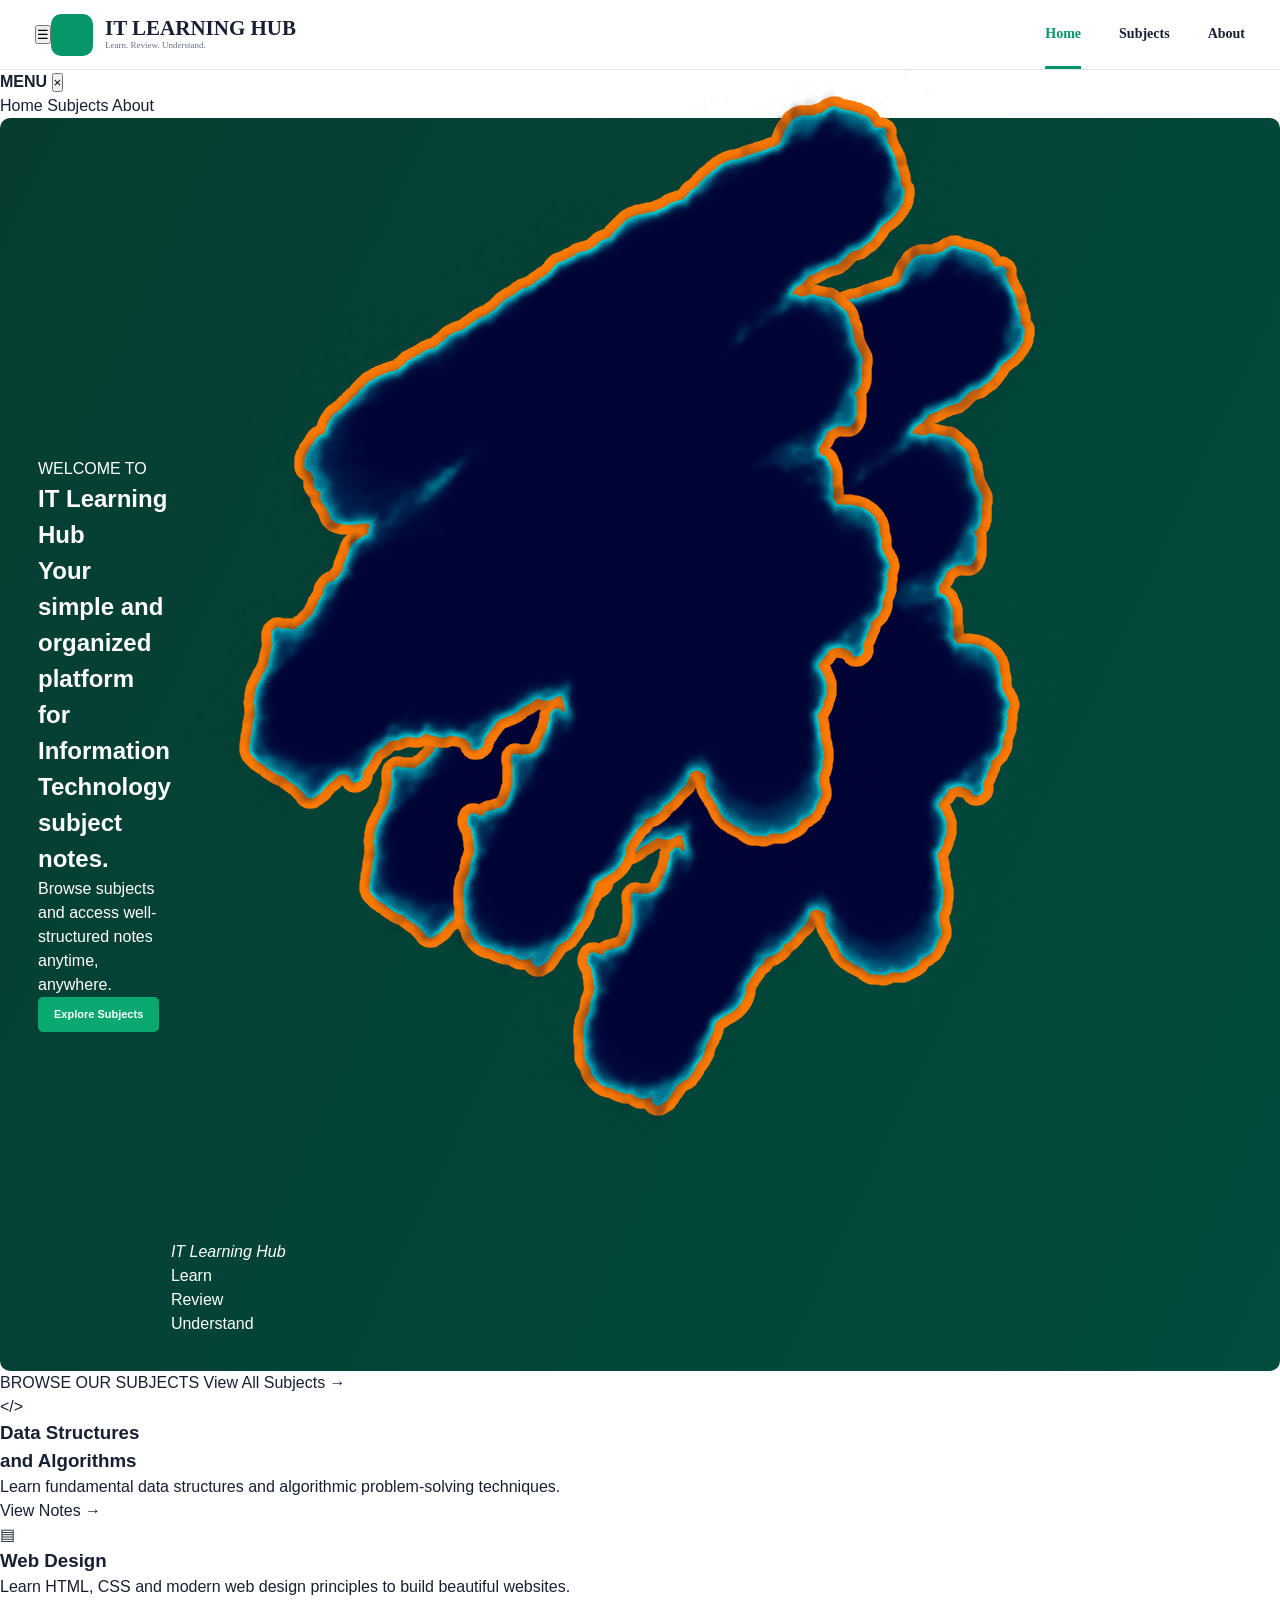
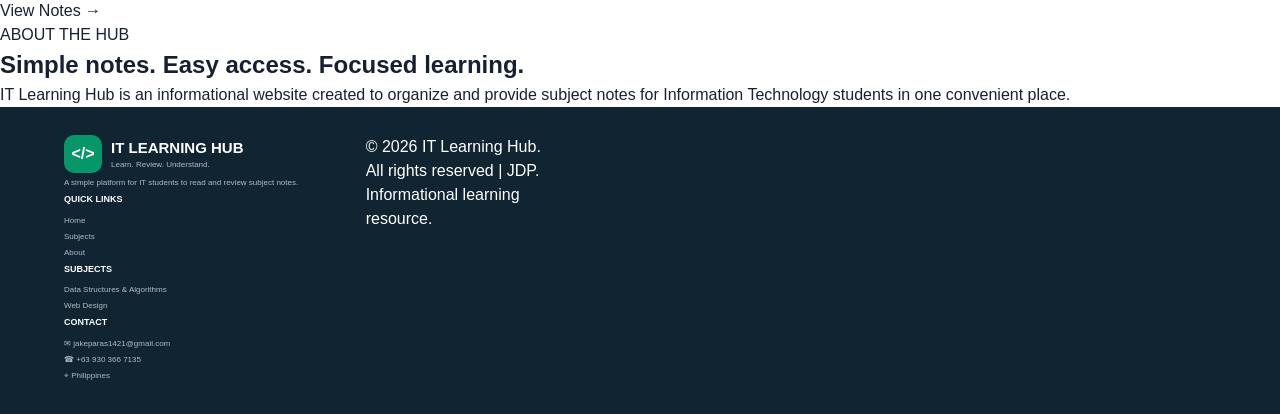
==== commit 25dafd31: "Update index.html" ====
--- a/index.html
+++ b/index.html
@@ -3,7 +3,8 @@
 <head>
     <meta charset="UTF-8">
     <meta name="viewport" content="width=device-width, initial-scale=1.0">
-    <title>DSA 101 | Data Structures and Algorithms</title>
+    <meta name="description" content="IT Learning Hub - Simple and organized subject notes for Information Technology students.">
+    <title>IT Learning Hub</title>
     <link rel="stylesheet" href="css/style.css">
 </head>
 <body id="top">
@@ -11,1527 +12,193 @@
     <!-- HEADER -->
     <header class="header">
         <div class="brand-area">
-            <button class="hamburger" id="menuButton" aria-label="Open menu">☰</button>
-
-            <a href="#overview" class="brand">
-                <span class="logo">&lt;/&gt;</span>
+            <button class="menu-button" id="menuButton" aria-label="Open navigation">☰</button>
+
+            <a href="#home" class="brand">
+                <span class="logo"><img src="images/logo.png"></span>
                 <span class="brand-text">
-                    <strong>DSA 101</strong>
-                    <small>Data Structures and Algorithms</small>
+                    <strong>IT LEARNING HUB</strong>
+                    <small>Learn. Review. Understand.</small>
                 </span>
             </a>
         </div>
 
-        <!-- Desktop top navigation -->
         <nav class="top-nav" id="topNav">
-            <a href="../../index.html">IT Learning Hub</a>
-            <a href="#overview">Overview</a>
-            <a href="#prelims">Prelims</a>
-            <a href="#midterms">Midterms</a>
-            <a href="#finals">Finals</a>
-            <a href="#grading">Grading System</a>
+            <a href="#home" class="active">Home</a>
+            <a href="#subjects">Subjects</a>
+            <a href="#about">About</a>
         </nav>
+
     </header>
 
-    <!-- Mobile navigation overlay.
-         It combines the desktop top navigation and subject navigation. -->
-    <div class="mobile-menu-panel" id="mobileMenu">
+    <!-- MOBILE NAVIGATION -->
+    <div class="mobile-menu" id="mobileMenu">
         <div class="mobile-menu-header">
-            <strong>COURSE NAVIGATION</strong>
-            <button id="closeMenu" aria-label="Close menu">×</button>
-        </div>
-
-        <nav class="mobile-top-links">
-            <a href="../../index.html">IT Learning Hub</a>
-            <a href="#overview">Overview</a>
-            <a href="#prelims">Prelims</a>
-            <a href="#midterms">Midterms</a>
-            <a href="#finals">Finals</a>
-            <a href="#grading">Grading System</a>
+            <strong>MENU</strong>
+            <button id="closeMenu" aria-label="Close navigation">×</button>
+        </div>
+
+        <nav>
+            <a href="#home">Home</a>
+            <a href="#subjects">Subjects</a>
+            <a href="#about">About</a>
         </nav>
-
-        <div class="mobile-subject-navigation">
-            <p>SUBJECT CONTENT</p>
-            <a href="#overview">⌂ &nbsp; Overview</a>
-
-            <h4>PRELIMS</h4>
-            <a href="#p-introduction">1. Introduction</a>
-            <a href="#p-arrays">2. Arrays</a>
-            <a href="#p-searching">3. Searching</a>
-            <a href="#p-sorting">4. Sorting</a>
-
-            <h4>MIDTERMS</h4>
-            <a href="#m-linked">1. Linked Lists</a>
-            <a href="#m-stacks">2. Stacks</a>
-            <a href="#m-queues">3. Queues</a>
-            <a href="#m-hashing">4. Hash Tables</a>
-
-            <h4>FINALS</h4>
-            <a href="#f-trees">1. Trees</a>
-            <a href="#f-graphs">2. Graphs</a>
-            <a href="#f-advanced">3. Advanced Topics</a>
-
-            <a href="#grading" class="mobile-extra">⚖ &nbsp; Grading System</a>
-            <a href="#resources" class="mobile-extra">▣ &nbsp; Resources</a>
-        </div>
     </div>
 
-    <!-- Mobile navigation overlay.
-         It combines the desktop top navigation and subject navigation. -->
-    <div class="mobile-menu-panel" id="mobileMenu">
-        <div class="mobile-menu-header">
-            <strong>COURSE NAVIGATION</strong>
-            <button id="closeMenu" aria-label="Close menu">×</button>
-        </div>
-
-        <nav class="mobile-top-links">
-            <a href="../../index.html">IT Learning Hub</a>
-            <a href="#overview">Overview</a>
-            <a href="#prelims">Prelims</a>
-            <a href="#midterms">Midterms</a>
-            <a href="#finals">Finals</a>
-            <a href="#grading">Grading System</a>
-        </nav>
-
-        <div class="mobile-subject-navigation">
-            <p>SUBJECT CONTENT</p>
-            <a href="#overview">⌂ &nbsp; Overview</a>
-
-            <h4>PRELIMS</h4>
-            <a href="#p-introduction">1. Introduction</a>
-            <a href="#p-arrays">2. Arrays</a>
-            <a href="#p-searching">3. Searching</a>
-            <a href="#p-sorting">4. Sorting</a>
-
-            <h4>MIDTERMS</h4>
-            <a href="#m-linked">1. Linked Lists</a>
-            <a href="#m-stacks">2. Stacks</a>
-            <a href="#m-queues">3. Queues</a>
-            <a href="#m-hashing">4. Hash Tables</a>
-
-            <h4>FINALS</h4>
-            <a href="#f-trees">1. Trees</a>
-            <a href="#f-graphs">2. Graphs</a>
-            <a href="#f-advanced">3. Advanced Topics</a>
-
-            <a href="#grading" class="mobile-extra">⚖ &nbsp; Grading System</a>
-            <a href="#resources" class="mobile-extra">▣ &nbsp; Resources</a>
-        </div>
-    </div>
-
-    <div class="page-layout">
-
-        <!-- LEFT SUBJECT NAVIGATION -->
-        <aside class="sidebar">
-
-            <div class="sidebar-title">SUBJECT CONTENT</div>
-
-            <section class="side-section">
-                <h3>PRELIMS</h3>
-
-                <div class="side-category">
-                    <a href="#p-introduction" class="category-link"><span>1. &nbsp; Introduction</span><span>⌄</span></a>
-                    <div class="sub-links">
-                        <a href="#p-introduction">1.1 &nbsp; What is DSA?</a>
-                        <a href="#p-data">1.2 &nbsp; Data Structures</a>
-                        <a href="#p-algorithms">1.3 &nbsp; Algorithms</a>
-                        <a href="#p-complexity">1.4 &nbsp; Algorithm Complexity</a>
-                        <a href="#p-time-space">1.5 &nbsp; Time &amp; Space Complexity</a>
-                    </div>
+    <main>
+
+        <!-- HERO -->
+        <section class="hero" id="home">
+            <div class="hero-content">
+                <span class="eyebrow">WELCOME TO</span>
+
+                <h1>IT Learning Hub</h1>
+
+                <h2>Your simple and organized platform for Information Technology subject notes.</h2>
+
+                <p>
+                    Browse subjects and access well-structured notes anytime,
+                    anywhere.
+                </p>
+
+                <div class="hero-buttons">
+                    <a href="#subjects" class="button primary-button">Explore Subjects</a>
                 </div>
-
-                <div class="side-category">
-                    <a href="#p-arrays" class="category-link"><span>2. &nbsp; Arrays</span><span>⌄</span></a>
-                    <div class="sub-links">
-                        <a href="#p-arrays">2.1 &nbsp; Introduction to Arrays</a>
-                        <a href="#p-arrays">2.2 &nbsp; Creating &amp; Initializing Arrays</a>
-                        <a href="#p-arrays">2.3 &nbsp; Access</a>
-                        <a href="#p-arrays">2.4 &nbsp; Update</a>
-                        <a href="#p-arrays">2.5 &nbsp; Traversal</a>
-                        <a href="#p-arrays">2.6 &nbsp; Insertion</a>
-                        <a href="#p-arrays">2.7 &nbsp; Deletion</a>
-                        <a href="#p-arrays">2.8 &nbsp; Array Complexity</a>
+            </div>
+
+            <div class="hero-illustration">
+                <div class="browser-window">
+                    <div class="browser-bar">
+                        <span></span>
+                        <span></span>
+                        <span></span>
+                    </div>
+
+                    <div class="browser-content">
+                        <div class="image-placeholder"><img src="images/logo.png"></div>
+                        <div class="text-placeholder">
+                            <i>IT Learning Hub</i>
+                            <p>Learn</p>
+                            <p>Review</p>
+                            <p>Understand</>
+                        </div>
                     </div>
                 </div>
 
-                <div class="side-category">
-                    <a href="#p-searching" class="category-link"><span>3. &nbsp; Searching Algorithms</span><span>⌄</span></a>
-                    <div class="sub-links">
-                        <a href="#p-searching">3.1 &nbsp; Linear Search</a>
-                        <a href="#p-searching">3.2 &nbsp; Binary Search</a>
-                        <a href="#p-searching">3.3 &nbsp; Jump Search</a>
-                        <a href="#p-searching">3.4 &nbsp; Searching Comparison</a>
-                    </div>
-                </div>
-
-                <div class="side-category">
-                    <a href="#p-sorting" class="category-link"><span>4. &nbsp; Sorting Algorithms</span><span>⌄</span></a>
-                    <div class="sub-links">
-                        <a href="#p-sorting">4.1 &nbsp; Introduction to Sorting</a>
-                        <a href="#p-sorting">4.2 &nbsp; Bubble Sort</a>
-                        <a href="#p-sorting">4.3 &nbsp; Selection Sort</a>
-                        <a href="#p-sorting">4.4 &nbsp; Insertion Sort</a>
-                        <a href="#p-sorting">4.5 &nbsp; Merge Sort</a>
-                        <a href="#p-sorting">4.6 &nbsp; Quick Sort</a>
-                        <a href="#p-sorting">4.7 &nbsp; Sorting Comparison</a>
-                    </div>
-                </div>
-            </section>
-
-            <section class="side-section">
-                <h3>MIDTERMS</h3>
-                <div class="side-category"><a href="#m-linked" class="category-link"><span>1. &nbsp; Linked Lists</span><span>⌄</span></a><div class="sub-links">
-                    <a href="#m-linked">1.1 &nbsp; Introduction to Linked Lists</a><a href="#m-linked">1.2 &nbsp; Singly Linked List</a><a href="#m-linked">1.3 &nbsp; Doubly Linked List</a><a href="#m-linked">1.4 &nbsp; Circular Linked List</a><a href="#m-linked">1.5 &nbsp; Linked List Operations</a><a href="#m-linked">1.6 &nbsp; Linked List Comparison</a>
-                </div></div>
-                <div class="side-category"><a href="#m-stacks" class="category-link"><span>2. &nbsp; Stacks</span><span>⌄</span></a><div class="sub-links">
-                    <a href="#m-stacks">2.1 &nbsp; Introduction to Stack</a><a href="#m-stacks">2.2 &nbsp; Push</a><a href="#m-stacks">2.3 &nbsp; Pop</a><a href="#m-stacks">2.4 &nbsp; Peek / Top</a><a href="#m-stacks">2.5 &nbsp; IsEmpty / IsFull</a><a href="#m-stacks">2.6 &nbsp; Stack Implementation</a><a href="#m-stacks">2.7 &nbsp; Applications of Stack</a><a href="#m-stacks">2.8 &nbsp; Stack Complexity</a>
-                </div></div>
-                <div class="side-category"><a href="#m-queues" class="category-link"><span>3. &nbsp; Queues</span><span>⌄</span></a><div class="sub-links">
-                    <a href="#m-queues">3.1 &nbsp; Introduction to Queue</a><a href="#m-queues">3.2 &nbsp; Enqueue</a><a href="#m-queues">3.3 &nbsp; Dequeue</a><a href="#m-queues">3.4 &nbsp; Front / Peek</a><a href="#m-queues">3.5 &nbsp; IsEmpty</a><a href="#m-queues">3.6 &nbsp; Queue Implementation</a><a href="#m-queues">3.7 &nbsp; Circular Queue</a><a href="#m-queues">3.8 &nbsp; Priority Queue</a><a href="#m-queues">3.9 &nbsp; Queue Applications</a>
-                </div></div>
-                <div class="side-category"><a href="#m-hashing" class="category-link"><span>4. &nbsp; Hash Tables</span><span>⌄</span></a><div class="sub-links">
-                    <a href="#m-hashing">4.1 &nbsp; Introduction to Hashing</a><a href="#m-hashing">4.2 &nbsp; Hash Functions</a><a href="#m-hashing">4.3 &nbsp; Insert</a><a href="#m-hashing">4.4 &nbsp; Search / Lookup</a><a href="#m-hashing">4.5 &nbsp; Delete</a><a href="#m-hashing">4.6 &nbsp; Update</a><a href="#m-hashing">4.7 &nbsp; Collision Handling</a><a href="#m-hashing">4.8 &nbsp; Applications</a>
-                </div></div>
-            </section>
-
-            <section class="side-section">
-                <h3>FINALS</h3>
-                <div class="side-category"><a href="#f-trees" class="category-link"><span>1. &nbsp; Trees</span><span>⌄</span></a><div class="sub-links">
-                    <a href="#f-trees">1.1 &nbsp; Introduction to Trees</a><a href="#f-trees">1.2 &nbsp; Binary Trees</a><a href="#f-trees">1.3 &nbsp; Tree Operations</a><a href="#f-trees">1.4 &nbsp; Binary Search Tree</a><a href="#f-trees">1.5 &nbsp; Tree Traversal</a><a href="#f-trees">1.6 &nbsp; Tree Complexity</a>
-                </div></div>
-                <div class="side-category"><a href="#f-graphs" class="category-link"><span>2. &nbsp; Graphs</span><span>⌄</span></a><div class="sub-links">
-                    <a href="#f-graphs">2.1 &nbsp; Introduction to Graphs</a><a href="#f-graphs">2.2 &nbsp; Graph Types</a><a href="#f-graphs">2.3 &nbsp; Graph Representation</a><a href="#f-graphs">2.4 &nbsp; Graph Operations</a><a href="#f-graphs">2.5 &nbsp; BFS</a><a href="#f-graphs">2.6 &nbsp; DFS</a><a href="#f-graphs">2.7 &nbsp; Shortest Path</a>
-                </div></div>
-                <div class="side-category"><a href="#f-advanced" class="category-link"><span>3. &nbsp; Advanced Algorithms</span><span>⌄</span></a><div class="sub-links">
-                    <a href="#f-advanced">3.1 &nbsp; Recursion</a><a href="#f-advanced">3.2 &nbsp; Divide and Conquer</a><a href="#f-advanced">3.3 &nbsp; Dynamic Programming</a><a href="#f-advanced">3.4 &nbsp; Algorithm Comparison &amp; Problem Solving</a>
-                </div></div>
-            </section>
-
-            <a href="#grading" class="sidebar-extra">⚖ &nbsp; Grading System</a>
-            <a href="#resources" class="sidebar-extra">▣ &nbsp; Resources</a>
-        </aside>
-
-        <!-- MAIN CONTENT -->
-        <main class="content">
-
-            <!-- HERO -->
-            <section class="hero" id="overview">
-                <div class="hero-text">
-                    <p>Welcome to</p>
-                    <h1>Data Structures<br>and Algorithms</h1>
-                    <span>Master efficient data organization and problem-solving techniques to build better programs and solve real-world challenges.</span>
-                    <a href="#prelims" class="button">Start Learning &nbsp; →</a>
-                </div>
-
-                <div class="hero-art">
-                    <div class="laptop">
-                        <div class="screen">
-                            <i></i><i></i><i></i><i></i>
-                            <div class="screen-tree">●<br>&nbsp;● &nbsp;●</div>
-                        </div>
-                        <div class="keyboard"></div>
-                    </div>
-
-                    <div class="cube cube-a"></div>
-                    <div class="cube cube-b"></div>
-
-                    <div class="network">
-                        <span class="node node-a"></span>
-                        <span class="node node-b"></span>
-                        <span class="node node-c"></span>
-                        <span class="node node-d"></span>
-                        <span class="line line-a"></span>
-                        <span class="line line-b"></span>
-                        <span class="line line-c"></span>
-                    </div>
-                </div>
-
-                <div class="hero-dots"><b></b><b></b><b></b></div>
-            </section>
-
-            <!-- INFORMATION -->
-            <section class="card subject-information">
-                <h2>Information about Subject</h2>
-
-                <div class="info-grid">
-                    <div class="info-item">
-                        <span class="info-icon">▣</span>
-                        <div><small>Course Name</small><strong>Data Structures<br>and Algorithms</strong></div>
-                    </div>
-
-                    <div class="info-item">
-                        <span class="info-icon">&lt;/&gt;</span>
-                        <div><small>Course Code</small><strong>CC 103</strong></div>
-                    </div>
-
-                    <div class="info-item">
-                        <span class="info-icon">◷</span>
-                        <div><small>Duration</small><strong>19 Weeks</strong></div>
-                    </div>
-
-                    <div class="info-item">
-                        <span class="info-icon">♙</span>
-                        <div><small>Instructor</small><strong>JDP</strong></div>
-                    </div>
-                </div>
-            </section>
-
-            <!-- DESCRIPTION -->
-            <section class="card">
-                <h2>Course Description</h2>
+                <div class="book book-one"></div>
+                <div class="book book-two"></div>
+            </div>
+        </section>
+
+        <!-- SUBJECTS -->
+        <section class="section subjects-section" id="subjects">
+            <div class="section-title">
+                <span>BROWSE OUR SUBJECTS</span>
+                <a href="#subjects">View All Subjects →</a>
+            </div>
+
+            <div class="subject-grid">
+
+                <!-- Connect this link to your DSA website -->
+                <article class="subject-card dsa-card">
+                    <div class="subject-icon">&lt;/&gt;</div>
+
+                    <div class="subject-content">
+                        <h3>Data Structures<br>and Algorithms</h3>
+
+                        <p>
+                            Learn fundamental data structures and algorithmic
+                            problem-solving techniques.
+                        </p>
+
+                        <a href="subjects/data-structure/index.html" class="subject-link">
+                            View Notes →
+                        </a>
+                    </div>
+                </article>
+
+                <!-- Replace this link with your Web Design website later -->
+                <article class="subject-card web-card">
+                    <div class="subject-icon">▤</div>
+
+                    <div class="subject-content">
+                        <h3>Web Design</h3>
+
+                        <p>
+                            Learn HTML, CSS and modern web design principles
+                            to build beautiful websites.
+                        </p>
+
+                        <a href="subjects/web-design/index.html" class="subject-link">
+                            View Notes →
+                        </a>
+                    </div>
+                </article>
+
+            </div>
+        </section>
+
+
+        <!-- ABOUT -->
+        <section class="section about-section" id="about">
+            <div class="about-content">
+                <span class="eyebrow">ABOUT THE HUB</span>
+                <h2>Simple notes. Easy access. Focused learning.</h2>
                 <p>
-                    This course covers fundamental data structures and algorithms and their
-                    applications in solving real-world problems efficiently. Students will learn
-                    how to design, analyze, and implement algorithms using appropriate data
-                    structures to optimize performance in terms of time and space complexity.
+                    IT Learning Hub is an informational website created to
+                    organize and provide subject notes for Information
+                    Technology students in one convenient place.
                 </p>
-            </section>
-
-            <!-- OUTLINE -->
-            <section class="card outline" id="course-outline">
-                <h2>Course Outline</h2>
-                <p>The course is divided into three major parts: Prelims, Midterms, and Finals.</p>
-                <div class="outline-grid">
-                    <div class="outline-box prelim-box"><h3>🖉 PRELIMS</h3><ol>
-                        <li><strong>Introduction to Data Structures and Algorithms</strong><ul><li>What is DSA?</li><li>What is a Data Structure?</li><li>What is an Algorithm?</li><li>Algorithm Complexity</li><li>Time Complexity</li><li>Space Complexity</li></ul></li>
-                        <li><strong>Arrays</strong><ul><li>Introduction to Arrays</li><li>Creating &amp; Initializing Arrays</li><li>Access</li><li>Update</li><li>Traversal</li><li>Insertion</li><li>Deletion</li><li>Array Complexity</li></ul></li>
-                        <li><strong>Searching Algorithms</strong><ul><li>Linear Search</li><li>Binary Search</li><li>Jump Search</li><li>Searching Comparison</li></ul></li>
-                        <li><strong>Sorting Algorithms</strong><ul><li>Introduction to Sorting</li><li>Bubble Sort</li><li>Selection Sort</li><li>Insertion Sort</li><li>Merge Sort</li><li>Quick Sort</li><li>Sorting Comparison</li></ul></li>
-                    </ol></div>
-                    <div class="outline-box mid-box"><h3>🖉 MIDTERMS</h3><ol>
-                        <li><strong>Linked Lists</strong><ul><li>Introduction to Linked Lists</li><li>Singly Linked List</li><li>Doubly Linked List</li><li>Circular Linked List</li><li>Linked List Operations</li><li>Linked List Comparison</li></ul></li>
-                        <li><strong>Stacks</strong><ul><li>Introduction to Stack</li><li>Push</li><li>Pop</li><li>Peek / Top</li><li>IsEmpty / IsFull</li><li>Stack Implementation</li><li>Applications of Stack</li><li>Stack Complexity</li></ul></li>
-                        <li><strong>Queues</strong><ul><li>Introduction to Queue</li><li>Enqueue</li><li>Dequeue</li><li>Front / Peek</li><li>IsEmpty</li><li>Queue Implementation</li><li>Circular Queue</li><li>Priority Queue</li><li>Queue Applications</li></ul></li>
-                        <li><strong>Hash Tables</strong><ul><li>Introduction to Hashing</li><li>Hash Functions</li><li>Insert</li><li>Search / Lookup</li><li>Delete</li><li>Update</li><li>Collision Handling</li><li>Applications</li></ul></li>
-                    </ol></div>
-                    <div class="outline-box final-box"><h3>🖉 FINALS</h3><ol>
-                        <li><strong>Trees</strong><ul><li>Introduction to Trees</li><li>Binary Trees</li><li>Tree Operations</li><li>Binary Search Tree</li><li>Tree Traversal</li><li>Tree Complexity</li></ul></li>
-                        <li><strong>Graphs</strong><ul><li>Introduction to Graphs</li><li>Graph Types</li><li>Graph Representation</li><li>Graph Operations</li><li>BFS</li><li>DFS</li><li>Shortest Path</li></ul></li>
-                        <li><strong>Advanced Algorithms</strong><ul><li>Recursion</li><li>Divide and Conquer</li><li>Dynamic Programming</li><li>Algorithm Comparison &amp; Problem Solving</li></ul></li>
-                    </ol></div>
-                </div>
-            </section>
-
-            <!-- PRELIMS -->
-            <section class="topic-section prelim-section" id="prelims">
-                <div class="section-heading">
-                    <span><img src="../../images/logo2.png"></span>
-                    <div>
-                        <h2>Topics in Prelims</h2>
-                        <p>Introduction, arrays, searching, and sorting.</p>
-                    </div>
-                </div>
-
-                <div class="topic-tabs">
-                    <a href="#p-introduction">1. Introduction</a>
-                    <a href="#p-arrays">2. Arrays</a>
-                    <a href="#p-searching">3. Searching</a>
-                    <a href="#p-sorting">4. Sorting</a>
-                </div>
-
-                <article class="lesson" id="p-introduction">
-                    <h3>1. Introduction</h3>
-
-                    <h4 id="p-intro">1.1 What is DSA?</h4>
-                    <p>
-                        Data Structures and Algorithms (DSA) is a way of organizing and processing
-                        data efficiently in a computer. In understanding DSA, it is essential to have a basic understanding of programming.
-                    </p>
-                    <br>
-                    <p>It is a fundamental area in Information Technology and Computer Science that focuses on:</p>
-                    <ul>
-                        <li>How data is organized and stored</li>
-                        <li>How data is accessed and manipulated</li>
-                        <li>How problems can be solved systematically</li>
-                        <li>How efficient solutions perform</li>
-                    </ul>
-                    <br>
-                    <p>In simplier terms, Data Structure determines how data is organized, while Algorithm determines how we process that data to solve a problem or perform a task.</p>
-                    <div class="example">
-                        <strong>Example:</strong>
-                        <p>
-                            When you search for a contact in your phone, the data is stored in
-                            some structure, such as a list or tree, and the search is done using
-                            an algorithm.
-                        </p>
-                    </div>
-
-                    <div class="process">
-                        <div><small>DATA</small><strong>▦</strong></div>
-                        <b>→</b>
-                        <div><small>ALGORITHM</small><strong>⚙</strong></div>
-                        <b>→</b>
-                        <div><small>OUTPUT</small><strong>✓</strong></div>
-                    </div>
-
-                    <h5>Why do we need DSA?</h5>
-                    <p>We need Data Structures and Algorithms (DSA) because they provide the core foundation for writing efficient code, solving complex computational problems, and building scalable software</p>
-                    <p>The way data is organized and the algorithm used to process, significantly affects the applications performance.</p>
-                    <br>
-                    <div class="example">
-                        <p>For Example, a school system may need to manage:</p>
-                        <ul>
-                            <li>10,000 Students</li>
-                            <li>50,000 Grades</li>
-                            <li>100,000 Attendance Records</li>
-                        </ul>
-                        <p>Simply storing the data is not enough. The program may need to: </p>
-                        <ul>
-                            <li>Find a student</li>
-                            <li>Add a new student</li>
-                            <li>Delete record</li>
-                            <li>Sort students</li>
-                            <li>Search for grades</li>
-                            <li>Calculate statistics</li>
-                            <li>Connect related records</li>
-                        </ul>
-                        <br>
-                        <p style="margin-left: 12px;"><i>Determining the appropriate Data Structure and Algorithm to use is essential in the program's performance.</i></p>
-                        <br>
-                        <p>Another real-life example: <b>Library System</b></p>
-                        <p>The system contains:</p>
-                        <ul>
-                            <li>Books</li>
-                            <li>Students</li>
-                            <li>Borrowing Records</li>
-                            <li>Return Dates</li>
-                        </ul>
-                        <p>The data can be organized using appropriate data strucutre.</p>
-                        <div>
-                            <p>Books</p>
-                            <p>↓</p>
-                            <p>Data Structure (Array / Linked List / Hash Table)</p>
-                            <p>↓</p>
-                            <p>Algorithm (Search for Book)</p>
-                            <p>↓</p>
-                            <p>Result</p>
-                        </div>
-                        <p>If a student searches for a book, the system needs an algorithm to locate it.</p>
-                        <p>If thousands of books exist, choosing an appropriate data structure and algorithm becomes important.</p>
-                        
-                    </div>
-                    
-                    <br>
-                    <p>
-                        <b>Data vs Information</b><br>
-                        <b><i>Data</i></b> refers to raw facts and figures. <br><b><i>Information</i></b> is processed and
-                        organized data that has meaning and can be used to make decisions.
-                    </p>
-
-                    
-                    <div class="example">
-                        <strong>Example:</strong>
-                        <p>
-                            <b>Data:</b> 25, 30, 28, 35, 32<br>
-                            &emsp;<i>These are just numbers without context.</i>
-                        </p>
-                        <p>
-                            <b>Information:</b> "The temperatures for the past five days were 25°C, 30°C, 28°C, 35°C, and 32°C. The hottest day was 35°C."<br>
-                            &emsp;<i>The data has been organized and given meaning, making it useful.</i>
-                        </p>
-
-                        <strong>Another Example:</strong>
-                        <p>
-                            <b>Data:</b> Mars, Chris, Kyle, John, Rico<br>
-                            &emsp;<i>These are just random names and we don't know who they are.</i>
-                        </p>
-                        <p>
-                            <b>Information:</b> "The starting lineup of Team Icon for the Basketball Championship are Kyle, John, Chris, Mars and Rico"<br>
-                            &emsp;<i>In the information, the data was processed and given meaning.</i>
-                        </p>
-                    </div>
-
-                    <h4 id="p-data">1.2 Data Structures</h4>
-                    <p>
-                        A <b>data structure</b> is a way of organizing and storing data so that we can use it efficiently in a computer.
-                    </p>
-                    <br>
-                    <h5>Why are there different Data Structures</h5>
-                    <p>Different problems require different ways of organizing data.</p>
-                    <p>Consider the Following data:</p>
-                    <p><b>&emsp;&emsp;&emsp;&emsp;80, 76, 79, 83, 81</b></p>
-                    <ul>
-                        <li>An <b>array</b> is suitable when we want to store elements in an <u>indexed sequence</u>.</li>
-                        <li>But consider a browser's Back button.</li>
-                        <li>The <u>most recently visited page should be accessed first</u>.</li>
-                        <li>A <b>Stack</b> is appropriate for this situation.</li>
-                        <li>Another example is a customer waiting in line.</li>
-                        <li>The <u>first customer who arrives should generally be served first</u>.</li>
-                        <li>A <b>Queue</b> is appropriate.</li>
-                    </ul>
-                    <p>Therefore, different problems require different data structures</p>
-
-                    <br>
-                    <h5>Classification of Data Structure</h5>
-                    <p>Data structures are commonly classified into two major categories: <b>Primitive</b> and <b>Non-Primitive</b></p>
-
-                    <h6>Primitive Data Structures</h6>
-                    <p>These are the basic data types provided by a programming language.</p>
-                    
-                    <ul>
-                        <li>Integer</li>
-                        <li>Float/Double</li>
-                        <li>Character</li>
-                        <li>Boolean</li>
-                        <li>String/Varchar</li>
-                    </ul>
-
-                    <h6>Non-Primitive Data Structures</h6>
-                    <p>These are more complex data organizations created by combining primitive data types (like integers, floats, and characters) to store, manage, and manipulate collections of data efficiently.</p>
-                    <p>Unlike primitive types that store a single value directly in stack memory, non-primitive structures usually store references or memory addresses to objects allocated dynamically in the heap memory.</p>
-                    <br>
-                    <p>Non-Primitive Data Structures are divided into two categories, <b>Linear</b> and <b>Non-Linear</b> data structures.</p>
-                    <dt>A. Linear Data Structures</dt>
-                    <dd>In a linear data structure, elements are arranged sequentially, one after another.</dd>
-                    <ul>
-                        <li>Array</li>
-                        <li>Linked List</li>
-                        <li>Stack</li>
-                        <li>Queue</li>
-                    </ul>
-                    <dt>B. Non-Linear Data Structures</dt>
-                    <dd>In a Non-Linear Data Structures, elements are not arranged sequentially. They can have hierarchical or network relationships.</dd>
-                    <ul>
-                        <li>Tree</li>
-                        <li>Graph</li>
-                    </ul>
-
-                    <h5>Choosing a Data Structure</h5>
-                    <p>When choosing a data structure, consider:</p>
-                    <ul>
-                        <li>What type of data is being stored?</li>
-                        <li>How frequently will the data be accessed?</li>
-                        <li>Will data be inserted frequently?</li>
-                        <li>Will data be deleted frequently?</li>
-                        <li>Is fast searching required?</li>
-                        <li>How much memory is available?</li>
-                        <li>What relationships exist between the data?</li>
-                    </ul>
-                    <p>The goal is to choose a structure that makes the required operations efficient.</p>
-
-                    <h4 id="p-algorithms">1.3 Algorithms</h4>
-                    <p>
-                        An algorithm is a step by step process, procedure or instruction to solve a problem or to perform or accomplish a specific task.
-                    </p>
-                    <p>
-                        Algorithm tells the computer what steps to follow in order to get the desired result.
-                    </p>
-
-                    <div class="example">
-                        <strong>Example: <i>Find and Display the Largest Number</i></strong> 
-                        <p>
-                            <b>Given:</b> 25, 30, 28, 35, 32<br>
-                        </p>
-                        <p>
-                            <b>An Algorithm can be:</b><br>
-                        </p>
-                        <ol>
-                            <li>Start</li>
-                            <li>Assume the first number is the largest number</li>
-                            <li>Compare it to the next number</li>
-                            <li>If the next number if larger, make it the new largest number</li>
-                            <li>Continue until all numbers have been checked</li>
-                            <li>Display the largest number</li>
-                            <li>End</li>
-                        </ol>
-                        <p><b>Result:</b> 35</p>
-                        <h4><b>Note:</b> You have to first Understand the Problem or Task and come up with a Solution to solve it before writing it's algorithm.</h4>
-                        <video src="../../video/Algorithm.mp4" controls width="70%" style="margin-left: 15%;"></video>
-                    </div>
-
-                    <h5>Characteristics of an Algorithm</h5>
-                    <ul class="check-list">
-                        <li><b>Input:</b> one or more inputs may be provided.</li>
-                        <li><b>Output:</b> one or more outputs are produced.</li>
-                        <li><b>Definiteness:</b> each step must be clear and unambiguous.</li>
-                        <li><b>Finiteness:</b> the algorithm eventually terminates.</li>
-                        <li><b>Effectiveness:</b> each step is practical and executable.</li>
-                    </ul>
-
-                    <h4 style="margin-left: 24px;">Algorithm vs Pseudocode vs Program</h4>
-                    <p><b>Algorithm</b> is the step by step solution or logic using natural language, <b>Pseudocode</b> expresses the algorithm using structured elements that resembles a programming code but may use a natural language, while <b>Program</b> is the actual implementation of the algorithm using a programming language that is executable.</p>
-                    <div class="example-algorithm">
-                        <div class="ex">
-                            <strong>Algorithm Example:</strong>
-                            <p><strong>Algorithm: Find the Largest Number</strong></p>
-                            <p><b>Given:</b> [25, 30, 28, 35, 32]</p>
-                            <p>1. Start</p>
-                            <p>2. Gather Data</p>
-                            <p>3. Create variable named "Largest"</p>
-                            <p>4. Create variable named "Current"</p>
-                            <p>5. Set the first number as the initial value of Largest</p>
-                            <p>6. Set the second number as the initial value of Current</p>
-                            <p>7. Compare the value of Current to Largest</p>
-                            <p>8. If the Current is larger, make it the new value of Largest</p>
-                            <p>9. If not, the value of the Largest will retain</p>
-                            <p>10. Set the next number to the Current as the new value of the Current</p>
-                            <p>11. Repeat Steps 7 to 11, until the last number or until all numbers are checked</p>
-                            <p>12. Display the largest number</p>
-                            <p>13. End</p>
-                            <p><i><b>Largest →</b> stores the largest value found so far</i></p>
-                            <p><i><b>Current →</b> stores the value currently being examined</i></p>
-                        </div>
-                        <div class="ex">
-                            <strong>Pseudocode Example:</strong>
-                            <p><strong>Pseudocode: Find the Largest Number</strong></p>
-                            <p>BEGIN</p>
-                            <p>&nbsp;&nbsp;&nbsp;&nbsp;Numbers ← [25, 30, 28, 35, 32]</p>
-                            <p>&nbsp;&nbsp;&nbsp;&nbsp;CREATE Largest</p>
-                            <p>&nbsp;&nbsp;&nbsp;&nbsp;CREATE Current</p>
-                            <p>&nbsp;&nbsp;&nbsp;&nbsp;Largest ← first number</p>
-                            <p>&nbsp;&nbsp;&nbsp;&nbsp;Current ← second number</p>
-                            <p>&nbsp;</p>
-                            <p>&nbsp;&nbsp;&nbsp;&nbsp;REPEAT for each remaining number</p>
-                            <p>&nbsp;</p>
-                            <p>&nbsp;&nbsp;&nbsp;&nbsp;&nbsp;&nbsp;&nbsp;&nbsp;IF Current &gt; Largest THEN</p>
-                            <p>&nbsp;&nbsp;&nbsp;&nbsp;&nbsp;&nbsp;&nbsp;&nbsp;&nbsp;&nbsp;&nbsp;&nbsp;Largest ← Current</p>
-                            <p>&nbsp;&nbsp;&nbsp;&nbsp;&nbsp;&nbsp;&nbsp;&nbsp;END IF</p>
-                            <p>&nbsp;</p>
-                            <p>&nbsp;&nbsp;&nbsp;&nbsp;&nbsp;&nbsp;&nbsp;&nbsp;Current ← next number</p>
-                            <p>&nbsp;</p>
-                            <p>&nbsp;&nbsp;&nbsp;&nbsp;END REPEAT</p>
-                            <p>&nbsp;</p>
-                            <p>&nbsp;&nbsp;&nbsp;&nbsp;DISPLAY Largest</p>
-                            <p>END</p>
-                        </div>
-                        <div class="ex">
-                            <strong>Program Example:</strong>
-                            <p><strong>Pseudocode: Find the Largest Number</strong></p>
-                            <p><strong>Programming Language: Java</strong></p>
-                            <p>public class LargestNumber {</p>
-                            <p>&nbsp;&nbsp;&nbsp;&nbsp;public static void main(String[] args) {</p>
-                            <p>&nbsp;</p>
-                            <p>&nbsp;&nbsp;&nbsp;&nbsp;&nbsp;&nbsp;&nbsp;&nbsp;int[] numbers = {25, 30, 28, 35, 32};</p>
-                            <p>&nbsp;</p>
-                            <p>&nbsp;&nbsp;&nbsp;&nbsp;&nbsp;&nbsp;&nbsp;&nbsp;int Largest;</p>
-                            <p>&nbsp;&nbsp;&nbsp;&nbsp;&nbsp;&nbsp;&nbsp;&nbsp;int Current;</p>
-                            <p>&nbsp;</p>
-                            <p>&nbsp;&nbsp;&nbsp;&nbsp;&nbsp;&nbsp;&nbsp;&nbsp;Largest = numbers[0];</p>
-                            <p>&nbsp;&nbsp;&nbsp;&nbsp;&nbsp;&nbsp;&nbsp;&nbsp;Current = numbers[1];</p>
-                            <p>&nbsp;</p>
-                            <p>&nbsp;&nbsp;&nbsp;&nbsp;&nbsp;&nbsp;&nbsp;&nbsp;for (int i = 1; i &lt; numbers.length; i++) {</p>
-                            <p>&nbsp;</p>
-                            <p>&nbsp;&nbsp;&nbsp;&nbsp;&nbsp;&nbsp;&nbsp;&nbsp;&nbsp;&nbsp;&nbsp;&nbsp;Current = numbers[i];</p>
-                            <p>&nbsp;</p>
-                            <p>&nbsp;&nbsp;&nbsp;&nbsp;&nbsp;&nbsp;&nbsp;&nbsp;&nbsp;&nbsp;&nbsp;&nbsp;if (Current &gt; Largest) {</p>
-                            <p>&nbsp;&nbsp;&nbsp;&nbsp;&nbsp;&nbsp;&nbsp;&nbsp;&nbsp;&nbsp;&nbsp;&nbsp;&nbsp;&nbsp;&nbsp;&nbsp;Largest = Current;</p>
-                            <p>&nbsp;&nbsp;&nbsp;&nbsp;&nbsp;&nbsp;&nbsp;&nbsp;&nbsp;&nbsp;&nbsp;&nbsp;}</p>
-                            <p>&nbsp;</p>
-                            <p>&nbsp;&nbsp;&nbsp;&nbsp;&nbsp;&nbsp;&nbsp;&nbsp;}</p>
-                            <p>&nbsp;</p>
-                            <p>&nbsp;&nbsp;&nbsp;&nbsp;&nbsp;&nbsp;&nbsp;&nbsp;System.out.println("Largest number: " + Largest);</p>
-                            <p>&nbsp;</p>
-                            <p>&nbsp;&nbsp;&nbsp;&nbsp;}</p>
-                            <p>}</p>
-                            <p><strong>Output: Largest number: 35</strong></p>
-                        </div>
-                    </div>
-
-                    <h5>Common Algorithms</h5>
-                    <p>Searching</p>
-                    <ul>
-                        <li>Linear Search</li>
-                        <li>Binary Search</li>
-                        <li>Jump Search</li>
-                    </ul>
-                    <p>Sorting</p>
-                    <ul>
-                        <li>Bubble Sort</li>
-                        <li>Selection Sort</li>
-                        <li>Insertion Sort</li>
-                        <li>Merge Sort</li>
-                        <li>Quick Sort</li>
-                    </ul>
-                    <p>Tree and Graph Algorithms</p>
-                    <ul>
-                        <li>Tree Traversal</li>
-                        <li>Breadth-first Search</li>
-                        <li>Depth-first Search</li>
-                        <li>Dijkstra's Algorithm</li>
-                    </ul>
-                    <p>Advance Algorithms</p>
-                    <ul>
-                        <li>Recursion</li>
-                        <li>Divide and Conquer</li>
-                        <li>Dynamic Programming</li>
-                    </ul>
-
-                    <h4 id="p-complexity">1.4 Algorithm Complexity</h4>
-                    <h5>What is Algorithm Complexity?</h5>
-                    <p>
-                        <b>Algorithm complexity</b> describes how an algorithm's resource requirements
-                        change as the input size increases.
-                    </p>
-                    <p>The Two Primary Resources are:</p>
-                    <ul>
-                        <li>Time Complexity</li>
-                        <li>Space Complexity</li>
-                    </ul>
-                    <br>
-                    <p>The purpose is not usually to determine the exact number of seconds or bytes on a particular computer.</p>
-                    <p>Instead, we are going to understand <b>How does the algorithm's resource usage grow when the input becomes larger?</b></p>
-                    <br>
-                    <h5>Why is Algorithm Complexity Important?</h5>
-                    <p>
-                        Two algorithms can solve the same problem but may require different amounts of
-                        computational work.
-                    </p>
-                    <div class="example">
-                        <p>For example, suppose two algorithms solve the same problem:</p>
-                        <ul>
-                            <li>Algorithm A performs approximately 100 operations.</li>
-                            <li>Algorithm B performs approximately 1,000,000 operations.</li>
-                        </ul>
-                        <p>
-                            Both algorithms may produce the correct result, but Algorithm A may be
-                            significantly more efficient.
-                        </p>
-                        <p>
-                            The difference becomes more important as the input size becomes larger.
-                            An algorithm that works well with a small amount of data may become slow
-                            when it needs to process thousands or millions of records.
-                        </p>
-                        <p>
-                            Algorithm complexity helps programmers compare algorithms and choose
-                            solutions that can handle large amounts of data efficiently.
-                        </p>
-                    </div>
-                    
-                    <br>
-                    <h5>Input Size</h5>
-                    <p>
-                        The <b>input size</b> refers to the amount of data given to an algorithm.
-                        Input size is commonly represented by the variable <code>n</code>.
-                    </p>
-                    <div class="example">
-                        <p>For example, consider the following array:</p>
-                        <p><b>[25, 30, 28, 35, 32]</b></p>
-                        <p>The array contains five elements, therefore:</p>
-                        <p><b>n = 5</b></p>
-                        <p>
-                            If an array contains 1,000 elements, then <b>n = 1000</b>.
-                            Complexity analysis examines how the algorithm behaves as <code>n</code> increases.
-                        </p>
-                    </div>
-                    
-                    <br>
-                    <h5>Growth Rate</h5>
-                    <p>
-                        The <b>growth rate</b> describes how the amount of work performed by an
-                        algorithm increases as the input size increases.
-                    </p>
-                    <p>Common complexity classes include:</p>
-                    <ul>
-                        <li><b><code>O(1)</code></b> – Constant</li>
-                        <li><b><code>O(log n)</code></b> – Logarithmic</li>
-                        <li><b><code>O(n)</code></b> – Linear</li>
-                        <li><b><code>O(n log n)</code></b> – Linearithmic</li>
-                        <li><b><code>O(n²)</code></b> – Quadratic</li>
-                        <li><b><code>O(n³)</code></b> – Cubic</li>
-                        <li><b><code>O(2ⁿ)</code></b> – Exponential</li>
-                        <li><b><code>O(n!)</code></b> – Factorial</li>
-                    </ul>
-                    <br>
-                    <h5>Asymptotic Analysis</h5>
-                    <p>
-                        <b>Asymptotic analysis</b> is the study of how an algorithm behaves as
-                        the input size becomes very large. It is a technique used to analyze the efficiency and performance of an algorithm as the input size becomes larger.
-                    </p>
-                    <p>
-                        Instead of asking exactly how many seconds an algorithm takes on one
-                        particular computer, we focus on how the amount of work grows as the
-                        input size increases.
-                    </p>
-                    <p>
-                        This allows us to analyze algorithms without depending entirely on
-                        the speed of a particular computer.
-                    </p>
-                    <br>
-                    <h5>Big O Notation</h5>
-                    <p>
-                        <b>Big O notation</b> is commonly used to describe the asymptotic
-                        upper bound of an algorithm's growth.
-                    </p>
-                    <p>
-                        It allows programmers to describe and compare how algorithms behave
-                        as the input size becomes larger.
-                    </p>
-                    <p>Common Big O notations include:</p>
-                    <ul>
-                        <li><code>O(1)</code> – Constant</li>
-                        <li><code>O(log n)</code> – Logarithmic</li>
-                        <li><code>O(n)</code> – Linear</li>
-                        <li><code>O(n log n)</code> – Linearithmic</li>
-                        <li><code>O(n²)</code> – Quadratic</li>
-                        <li><code>O(n³)</code> – Cubic</li>
-                        <li><code>O(2ⁿ)</code> – Exponential</li>
-                        <li><code>O(n!)</code> – Factorial</li>
-                    </ul>
-                    <br>
-                    <h5>O(1) – Constant Time</h5>
-                    <p>
-                        <b>O(1)</b> means that the amount of work remains approximately constant
-                        regardless of the input size.
-                    </p>
-                    <p><b>Example:</b></p>
-                    <pre class="code"><code>int value = numbers[0];</code></pre>
-                    <p>
-                        The program accesses one specific array element directly.
-                        Whether the array contains 10 elements or 1,000,000 elements,
-                        accessing a particular element by index is typically a constant-time operation.
-                    </p>
-                    <p><b>Time Complexity:</b> <code>O(1)</code></p>
-                    <br>
-                    <h5>O(log n) – Logarithmic Time</h5>
-                    <p>
-                        <b>O(log n)</b> means that the problem size is repeatedly reduced
-                        by a constant factor.
-                    </p>
-                    <p>
-                        A common example is <b>Binary Search</b>.
-                    </p>
-                    <p>Consider the sorted array:</p>
-                    <p><b>[10, 20, 30, 40, 50, 60, 70, 80]</b></p>
-                    <p>
-                        Binary Search repeatedly reduces the search space.
-                    </p>
-                    <ul>
-                        <li>8 possible elements</li>
-                        <li>Approximately 4 possible elements</li>
-                        <li>Approximately 2 possible elements</li>
-                        <li>Approximately 1 possible element</li>
-                    </ul>
-                    <p><b>Time Complexity:</b> <code>O(log n)</code></p>
-                    <p><b>Important:</b> Standard Binary Search requires the data to be sorted.</p>
-                    <br>
-                    <h5>O(n) – Linear Time</h5>
-                    <p>
-                        <b>O(n)</b> means that the amount of work grows proportionally
-                        to the input size.
-                    </p>
-                    <p><b>Example:</b></p>
-                    <pre class="code"><code>for (int i = 0; i &lt; numbers.length; i++) {
-                        System.out.println(numbers[i]);
-                    }</code></pre>
-                    <p>
-                        If there are 5 elements, the loop executes approximately 5 times.
-                        If there are 1,000 elements, it executes approximately 1,000 times.
-                    </p>
-                    <p><b>Time Complexity:</b> <code>O(n)</code></p>
-                    <br>
-                    <h5>O(n log n) – Linearithmic Time</h5>
-                    <p>
-                        <b>O(n log n)</b> is called linearithmic complexity.
-                        This complexity commonly appears in efficient sorting algorithms.
-                    </p>
-                    <ul>
-                        <li>Merge Sort</li>
-                        <li>Average-case Quick Sort</li>
-                    </ul>
-                    <p><b>Typical Complexity:</b> <code>O(n log n)</code></p>
-                    <br>
-                    <h5>O(n²) – Quadratic Time</h5>
-                    <p>
-                        <b>O(n²)</b> means that the amount of work grows approximately
-                        as the square of the input size.
-                    </p>
-                    <p><b>Example:</b></p>
-                    <pre class="code"><code>for (int i = 0; i &lt; n; i++) {
-                        for (int j = 0; j &lt; n; j++) {
-                            System.out.println(i + " " + j);
-                        }
-                    }</code></pre>
-                    <p>
-                        The outer loop executes <code>n</code> times. For every iteration
-                        of the outer loop, the inner loop also executes <code>n</code> times.
-                    </p>
-                    <p><code>n × n = n²</code></p>
-                    <p><b>Time Complexity:</b> <code>O(n²)</code></p>
-                    <p>Common examples include:</p>
-                    <ul>
-                        <li>Bubble Sort</li>
-                        <li>Selection Sort</li>
-                        <li>Insertion Sort in its average and worst cases</li>
-                    </ul>
-                    <br>
-                    <h5>O(n³) – Cubic Time</h5>
-                    <p>
-                        <b>O(n³)</b> commonly occurs when an algorithm contains three
-                        nested loops.
-                    </p>
-                    <pre class="code"><code>for (int i = 0; i &lt; n; i++) {
-                        for (int j = 0; j &lt; n; j++) {
-                            for (int k = 0; k &lt; n; k++) {
-                                // operation
-                            }
-                        }
-                    }</code></pre>
-                    <p><code>n × n × n = n³</code></p>
-                    <p><b>Time Complexity:</b> <code>O(n³)</code></p>
-                    <br>
-                    <h5>O(2ⁿ) – Exponential Time</h5>
-                    <p>
-                        <b>O(2ⁿ)</b> is called exponential complexity.
-                        Exponential algorithms can grow extremely quickly as the input size increases.
-                    </p>
-                    <p>
-                        A classic example is a straightforward recursive implementation
-                        of the Fibonacci sequence that repeatedly solves the same subproblems.
-                    </p>
-                    <p><b>Typical Complexity:</b> <code>O(2ⁿ)</code></p>
-                    <br>
-                    <h5>O(n!) – Factorial Time</h5>
-                    <p>
-                        <b>O(n!)</b> is called factorial complexity.
-                        Factorial growth is extremely rapid and commonly appears in problems
-                        that require generating or examining all possible permutations.
-                    </p>
-                    <ul>
-                        <li><code>3! = 6</code></li>
-                        <li><code>4! = 24</code></li>
-                        <li><code>5! = 120</code></li>
-                        <li><code>6! = 720</code></li>
-                        <li><code>10! = 3,628,800</code></li>
-                    </ul>
-                    <p><b>Typical Complexity:</b> <code>O(n!)</code></p>
-                    <br>
-                    <h5>Complexity Ranking</h5>
-                    <p>
-                        The following is a useful general ordering from slower growth
-                        to faster growth:
-                    </p>
-                    <ul>
-                        <li><code>O(1)</code> – Constant</li>
-                        <li><code>O(log n)</code> – Logarithmic</li>
-                        <li><code>O(n)</code> – Linear</li>
-                        <li><code>O(n log n)</code> – Linearithmic</li>
-                        <li><code>O(n²)</code> – Quadratic</li>
-                        <li><code>O(n³)</code> – Cubic</li>
-                        <li><code>O(2ⁿ)</code> – Exponential</li>
-                        <li><code>O(n!)</code> – Factorial</li>
-                    </ul>
-                    <br>
-                    <h5>Best Case</h5>
-                    <p>
-                        The <b>best case</b> represents the most favorable situation
-                        for an algorithm.
-                    </p>
-                    <p>
-                        For example, in Linear Search, if the target is the first element,
-                        only one comparison may be required.
-                    </p>
-                    <p><b>Best Case:</b> <code>O(1)</code></p>
-                    <br>
-                    <h5>Worst Case</h5>
-                    <p>
-                        The <b>worst case</b> represents the least favorable situation
-                        for an algorithm.
-                    </p>
-                    <p>
-                        If the target is the last element, or if the target does not exist,
-                        the algorithm may need to examine every element.
-                    </p>
-                    <p><b>Worst Case:</b> <code>O(n)</code></p>
-                    <br>
-                    <h5>Average Case</h5>
-                    <p>
-                        The <b>average case</b> describes the expected performance of an
-                        algorithm over typical inputs under an assumed input distribution.
-                    </p>
-                    <p><b>Average Case:</b> <code>O(n)</code></p>
-                    <br>
-                    <h5>Big O, Big Omega, and Big Theta</h5>
-                    <p>
-                        There are three important asymptotic notations commonly discussed
-                        in algorithm analysis.
-                    </p>
-                    <ul>
-                        <li><b>Big O – O</b>: Describes an asymptotic upper bound.</li>
-                        <li><b>Big Omega – Ω</b>: Describes an asymptotic lower bound.</li>
-                        <li><b>Big Theta – Θ</b>: Describes a tight asymptotic bound.</li>
-                    </ul>
-                    <p>
-                        For beginners, <b>Big O</b> is usually the most important notation
-                        to understand first.
-                    </p>
-                    <br>
-                    <h5>Big O Does Not Represent Exact Execution Time</h5>
-                    <p>
-                        Big O does not mean the exact number of seconds an algorithm takes
-                        to execute.
-                    </p>
-                    <p>
-                        For example, <code>O(n)</code> does not mean that an algorithm takes
-                        exactly <code>n</code> seconds.
-                    </p>
-                    <p>
-                        Instead, Big O describes how the computational work grows as the
-                        input size increases.
-                    </p>
-
-                    <h4 id="p-time-space">1.5 Time &amp; Space Complexity</h4>
-                    <p>
-                        <b>Time complexity</b> measures how the computational work of an algorithm
-                        grows as the input size increases, while <b>space complexity</b> measures
-                        how the memory requirements of an algorithm grow as the input size increases.
-                    </p>
-                    <p>In simple terms:</p>
-                    <ul>
-                        <li><b>Time:</b> How much computational work does the algorithm perform?</li>
-                        <li><b>Space:</b> How much memory does the algorithm require?</li>
-                    </ul>
-                    <br>
-                    <h5>What is Time Complexity?</h5>
-                    <p>
-                        <b>Time complexity</b> describes how the amount of computational work
-                        performed by an algorithm grows as the input size increases.
-                    </p>
-                    <p>
-                        Time complexity is commonly expressed using Big O notation.
-                    </p>
-                    <p>
-                        It does not normally refer to the exact number of seconds required
-                        by a program because actual execution time depends on hardware,
-                        programming language, implementation, compiler, and system environment.
-                    </p>
-                    <p>
-                        Instead, we focus on the growth of the work performed by the algorithm.
-                    </p>
-                    <br>
-                    <h5>Example 1: Constant Time – O(1)</h5>
-                    <pre class="code"><code>int value = numbers[0];</code></pre>
-                    <p>
-                        The program accesses one specific element directly.
-                        It does not need to inspect every element in the array.
-                    </p>
-                    <p><b>Time Complexity:</b> <code>O(1)</code></p>
-                    <br>
-                    <h5>Example 2: Linear Time – O(n)</h5>
-                    <pre class="code"><code>for (int i = 0; i &lt; n; i++) {
-                        System.out.println(i);
-                    }</code></pre>
-                    <p>
-                        The loop executes approximately <code>n</code> times.
-                    </p>
-                    <p><b>Time Complexity:</b> <code>O(n)</code></p>
-                    <br>
-                    <h5>Example 3: Quadratic Time – O(n²)</h5>
-                    <pre class="code"><code>for (int i = 0; i &lt; n; i++) {
-                        for (int j = 0; j &lt; n; j++) {
-                            System.out.println(i + j);
-                        }
-                    }</code></pre>
-                    <p>
-                        The outer loop runs <code>n</code> times. For every iteration
-                        of the outer loop, the inner loop also runs <code>n</code> times.
-                    </p>
-                    <p><code>n × n = n²</code></p>
-                    <p><b>Time Complexity:</b> <code>O(n²)</code></p>
-                    <br>
-                    <h5>Example 4: Cubic Time – O(n³)</h5>
-                    <pre class="code"><code>for (int i = 0; i &lt; n; i++) {
-                        for (int j = 0; j &lt; n; j++) {
-                            for (int k = 0; k &lt; n; k++) {
-                                // operation
-                            }
-                        }
-                    }</code></pre>
-                    <p>
-                        There are three nested loops, each performing approximately
-                        <code>n</code> iterations.
-                    </p>
-                    <p><code>n × n × n = n³</code></p>
-                    <p><b>Time Complexity:</b> <code>O(n³)</code></p>
-                    <br>
-                    <h5>Sequential Loops</h5>
-                    <p>
-                        When loops are executed one after another rather than nested inside
-                        each other, their work is generally added.
-                    </p>
-                    <pre class="code"><code>for (int i = 0; i &lt; n; i++) {
-                        // operation
-                    }
-                    for (int j = 0; j &lt; n; j++) {
-                        // operation
-                    }</code></pre>
-                    <p>
-                        The total work is approximately:
-                    </p>
-                    <p><code>n + n = 2n</code></p>
-                    <p>
-                        Ignoring the constant factor:
-                    </p>
-                    <p><b>Time Complexity:</b> <code>O(n)</code></p>
-                    <p>
-                        <b>Important:</b> Sequential operations are generally added,
-                        while nested loops are generally multiplied.
-                    </p>
-                    <br>
-                    <h5>Different Input Sizes</h5>
-                    <p>
-                        Sometimes an algorithm processes two different inputs.
-                    </p>
-                    <pre class="code"><code>for (int i = 0; i &lt; n; i++) {
-                        // operation
-                    }
-                    for (int j = 0; j &lt; m; j++) {
-                        // operation
-                    }</code></pre>
-                    <p>
-                        The first loop performs approximately <code>n</code> operations,
-                        while the second performs approximately <code>m</code> operations.
-                    </p>
-                    <p><b>Time Complexity:</b> <code>O(n + m)</code></p>
-                    <p>If the loops are nested:</p>
-                    <pre class="code"><code>for (int i = 0; i &lt; n; i++) {
-                        for (int j = 0; j &lt; m; j++) {
-                            // operation
-                        }
-                    }</code></pre>
-                    <p><b>Time Complexity:</b> <code>O(n × m)</code></p>
-                    <br>
-                    <h5>Ignoring Constants</h5>
-                    <p>
-                        When analyzing Big O, constant factors are normally ignored.
-                    </p>
-                    <p><code>3n</code> becomes <code>O(n)</code>.</p>
-                    <p><code>5n + 10</code> also becomes <code>O(n)</code>.</p>
-                    <p>
-                        Big O focuses on the growth rate as the input size becomes large.
-                    </p>
-                    <br>
-                    <h5>Ignoring Lower-Order Terms</h5>
-                    <p>
-                        When an expression contains multiple terms, we normally keep
-                        the dominant term.
-                    </p>
-                    <p><code>n² + n + 10</code></p>
-                    <p>
-                        The dominant term is <code>n²</code>, therefore:
-                    </p>
-                    <p><b>Time Complexity:</b> <code>O(n²)</code></p>
-                    <p><code>n³ + n² + n + 100</code></p>
-                    <p>
-                        The dominant term is <code>n³</code>, therefore:
-                    </p>
-                    <p><b>Time Complexity:</b> <code>O(n³)</code></p>
-                    <br>
-                    <h5>What is Space Complexity?</h5>
-                    <p>
-                        <b>Space complexity</b> describes how the memory requirements of
-                        an algorithm grow as the input size increases.
-                    </p>
-                    <p>Memory may be required for:</p>
-                    <ul>
-                        <li>Variables</li>
-                        <li>Arrays</li>
-                        <li>Objects</li>
-                        <li>Data structures</li>
-                        <li>Recursive function calls</li>
-                        <li>Temporary data</li>
-                    </ul>
-                    <br>
-                    <h5>Auxiliary Space</h5>
-                    <p>
-                        <b>Auxiliary space</b> refers to the additional memory used by an
-                        algorithm while it is executing, excluding the input itself when
-                        the input is treated as already provided.
-                    </p>
-                    <br>
-                    <h5>Example 1: Constant Space – O(1)</h5>
-                    <pre class="code"><code>int largest;
-                    int current;
-                    int index;</code></pre>
-                    <p>
-                        Only a fixed number of variables are created.
-                        The number of variables does not increase when the input size increases.
-                    </p>
-                    <p><b>Auxiliary Space Complexity:</b> <code>O(1)</code></p>
-                    <br>
-                    <h5>Example 2: Linear Space – O(n)</h5>
-                    <pre class="code"><code>int[] copy = new int[n];</code></pre>
-                    <p>
-                        The new array contains <code>n</code> elements.
-                        As <code>n</code> increases, the amount of memory required also increases.
-                    </p>
-                    <p><b>Space Complexity:</b> <code>O(n)</code></p>
-                    <br>
-                    <h5>Example 3: Quadratic Space – O(n²)</h5>
-                    <pre class="code"><code>int[][] matrix = new int[n][n];</code></pre>
-                    <p>
-                        The two-dimensional array contains approximately <code>n × n = n²</code>
-                        elements.
-                    </p>
-                    <p><b>Space Complexity:</b> <code>O(n²)</code></p>
-                    <br>
-                    <h5>Time and Space Example</h5>
-                    <p>Consider the following program:</p>
-                    <pre class="code"><code>int[] copy = new int[n];
-
-                    for (int i = 0; i &lt; n; i++) {
-                        copy[i] = numbers[i];
-                    }</code></pre>
-                    <p>
-                        The loop executes <code>n</code> times.
-                    </p>
-                    <p><b>Time Complexity:</b> <code>O(n)</code></p>
-                    <p>
-                        The program also creates a new array containing <code>n</code> elements.
-                    </p>
-                    <p><b>Space Complexity:</b> <code>O(n)</code></p>
-                    <br>
-                    <h5>Finding the Largest Number</h5>
-                    <p>Consider the following data:</p>
-                    <p><b>[25, 30, 28, 35, 32]</b></p>
-                    <p>The algorithm examines the numbers one by one.</p>
-                    <ul>
-                        <li>Largest = 25</li>
-                        <li>Compare 30 → Largest becomes 30</li>
-                        <li>Compare 28 → Largest remains 30</li>
-                        <li>Compare 35 → Largest becomes 35</li>
-                        <li>Compare 32 → Largest remains 35</li>
-                    </ul>
-                    <p>
-                        Every element must be examined to guarantee that the largest number
-                        has been found.
-                    </p>
-                    <p><b>Time Complexity:</b> <code>O(n)</code></p>
-                    <p>
-                        The algorithm uses only a fixed number of additional variables,
-                        such as <code>Largest</code> and <code>Current</code>.
-                    </p>
-                    <p><b>Auxiliary Space Complexity:</b> <code>O(1)</code></p>
-                    <br>
-                    <h5>Linear Search Example</h5>
-                    <p>Consider the array:</p>
-                    <p><b>[25, 30, 28, 35, 32]</b></p>
-                    <p>Suppose we want to search for <code>35</code>.</p>
-                    <p>The algorithm checks the elements one by one:</p>
-                    <ul>
-                        <li>25 → Not found</li>
-                        <li>30 → Not found</li>
-                        <li>28 → Not found</li>
-                        <li>35 → Found</li>
-                    </ul>
-                    <p>
-                        The number of comparisons depends on where the target is located.
-                    </p>
-                    <br>
-                    <h5>Linear Search – Best Case</h5>
-                    <p>
-                        If the target is the first element, only one comparison may be required.
-                    </p>
-                    <p><b>Best Case:</b> <code>O(1)</code></p>
-                    <br>
-                    <h5>Linear Search – Worst Case</h5>
-                    <p>
-                        If the target is the last element, or if the target does not exist,
-                        the algorithm may need to examine every element.
-                    </p>
-                    <p><b>Worst Case:</b> <code>O(n)</code></p>
-                    <br>
-                    <h5>Linear Search – Average Case</h5>
-                    <p>
-                        For typical inputs, the number of comparisons grows proportionally
-                        with the number of elements.
-                    </p>
-                    <p><b>Average Case:</b> <code>O(n)</code></p>
-                    <br>
-                    <h5>Binary Search Example</h5>
-                    <p>Binary Search works on sorted data.</p>
-                    <p><b>[10, 20, 30, 40, 50, 60, 70, 80]</b></p>
-                    <p>
-                        Instead of checking every element, Binary Search repeatedly reduces
-                        the search space.
-                    </p>
-                    <ul>
-                        <li>Start with 8 possible elements.</li>
-                        <li>Reduce the possible search area to approximately 4 elements.</li>
-                        <li>Reduce it to approximately 2 elements.</li>
-                        <li>Reduce it to approximately 1 element.</li>
-                    </ul>
-                    <p><b>Time Complexity:</b> <code>O(log n)</code></p>
-                    <br>
-                    <h5>Sorting Example</h5>
-                    <p>
-                        Sorting algorithms arrange data into a particular order, such as
-                        ascending or descending order.
-                    </p>
-                    <p><b>[5, 3, 4, 1, 2]</b></p>
-                    <p>can be sorted into:</p>
-                    <p><b>[1, 2, 3, 4, 5]</b></p>
-                    <p>
-                        Different sorting algorithms have different complexity characteristics.
-                    </p>
-                    <ul>
-                        <li><b>Bubble Sort:</b> typically <code>O(n²)</code></li>
-                        <li><b>Selection Sort:</b> <code>O(n²)</code></li>
-                        <li><b>Insertion Sort:</b> <code>O(n²)</code> average and worst case</li>
-                        <li><b>Merge Sort:</b> <code>O(n log n)</code></li>
-                        <li><b>Quick Sort:</b> <code>O(n log n)</code> average and <code>O(n²)</code> worst case</li>
-                    </ul>
-                    <br>
-                    <h5>Time-Space Trade-Off</h5>
-                    <p>
-                        A <b>time-space trade-off</b> occurs when an algorithm uses additional
-                        memory to potentially improve execution time.
-                    </p>
-                    <p>
-                        For example, a hash table uses additional memory to store its data
-                        but can provide very fast average-case lookup.
-                    </p>
-                    <p><b>More memory → potentially faster operations</b></p>
-                    <p>
-                        However, using more memory is not always desirable. Programmers must
-                        consider the requirements and limitations of the application.
-                    </p>
-                    <br>
-                    <h5>Common Data Structure Operation Complexities</h5>
-                    <ul>
-                        <li><b>Array Access by Index:</b> <code>O(1)</code></li>
-                        <li><b>Array Search:</b> <code>O(n)</code></li>
-                        <li><b>Array Traversal:</b> <code>O(n)</code></li>
-                        <li><b>Linked List Access by Position:</b> <code>O(n)</code></li>
-                        <li><b>Linked List Search:</b> <code>O(n)</code></li>
-                        <li><b>Stack Push:</b> <code>O(1)</code></li>
-                        <li><b>Stack Pop:</b> <code>O(1)</code></li>
-                        <li><b>Stack Peek:</b> <code>O(1)</code></li>
-                        <li><b>Queue Enqueue:</b> <code>O(1)</code></li>
-                        <li><b>Queue Dequeue:</b> <code>O(1)</code></li>
-                        <li><b>Hash Table Search:</b> <code>O(1)</code> average</li>
-                        <li><b>Hash Table Insert:</b> <code>O(1)</code> average</li>
-                        <li><b>Hash Table Delete:</b> <code>O(1)</code> average</li>
-                    </ul>
-                    <br>
-                    <h5>Quick Reference</h5>
-                    <ul>
-                        <li><code>O(1)</code> – Constant</li>
-                        <li><code>O(log n)</code> – Logarithmic</li>
-                        <li><code>O(n)</code> – Linear</li>
-                        <li><code>O(n log n)</code> – Linearithmic</li>
-                        <li><code>O(n²)</code> – Quadratic</li>
-                        <li><code>O(n³)</code> – Cubic</li>
-                        <li><code>O(2ⁿ)</code> – Exponential</li>
-                        <li><code>O(n!)</code> – Factorial</li>
-                    </ul>
-                    <br>
-                    <h5>Key Difference Between Time and Space Complexity</h5>
-                    <p>
-                        <b>Time Complexity</b> focuses on how the amount of computational
-                        work grows as the input size increases.
-                    </p>
-                    <p>
-                        <b>Space Complexity</b> focuses on how the amount of memory required
-                        by the algorithm grows as the input size increases.
-                    </p>
-                    <p><b>Time = How much work?</b></p>
-                    <p><b>Space = How much memory?</b></p>
-                    <br>
-                    <h5>Final Example</h5>
-                    <p>
-                        Consider an algorithm that finds the largest number in an array.
-                    </p>
-                    <p><b>[25, 30, 28, 35, 32]</b></p>
-                    <p>
-                        The algorithm must examine each element to guarantee that it finds
-                        the largest value.
-                    </p>
-                    <p><b>Time Complexity:</b> <code>O(n)</code></p>
-                    <p>
-                        The algorithm only needs a fixed number of additional variables,
-                        such as <code>Largest</code> and <code>Current</code>.
-                    </p>
-                    <p><b>Auxiliary Space Complexity:</b> <code>O(1)</code></p>
-                    <p><b>Time = O(n)</b></p>
-                    <p><b>Auxiliary Space = O(1)</b></p>
-                </article>
-
-                <article class="lesson" id="p-arrays">
-                    <h3>2. Arrays</h3>
-                    <h4>2.1 What is an Array?</h4>
-                    <p>
-                        An array stores multiple values in an ordered collection. Each element
-                        can be accessed using its index.
-                    </p>
-
-                    <pre class="code"><code>let numbers = [10, 20, 30, 40]; console.log(numbers[0]); // 10</code></pre>
-
-                    <h4>2.2 Array Operations</h4>
-                    <p>
-                        Common array operations include traversal, searching, insertion, and
-                        deletion.
-                    </p>
-                </article>
-
-                <article class="lesson" id="p-searching">
-                    <h3>3. Searching</h3>
-                    <h4>3.1 Linear Search</h4>
-                    <p>
-                        Linear search checks elements one at a time until the requested value is
-                        found or the list ends.
-                    </p>
-
-                    <h4>3.2 Binary Search</h4>
-                    <p>
-                        Binary search works on sorted data and repeatedly divides the search
-                        interval in half.
-                    </p>
-                </article>
-
-                <article class="lesson" id="p-sorting">
-                    <h3>4. Sorting</h3>
-                    <h4>4.1 Common Sorting Algorithms</h4>
-                    <p>
-                        Sorting arranges data into a particular order. Common algorithms include
-                        Bubble Sort, Selection Sort, Insertion Sort, Merge Sort, and Quick Sort.
-                    </p>
-
-                    <pre class="code"><code>// Simple Bubble Sort
-                    for (let i = 0; i &lt; numbers.length; i++) {
-                        for (let j = 0; j &lt; numbers.length - i - 1; j++) {
-                            if (numbers[j] &gt; numbers[j + 1]) {
-                                let temp = numbers[j];
-                                numbers[j] = numbers[j + 1];
-                                numbers[j + 1] = temp;
-                            }
-                        }
-                    }</code></pre>
-                </article>
-            </section>
-
-            <!-- MIDTERMS -->
-            <section class="topic-section mid-section" id="midterms">
-                <div class="section-heading">
-                    <span><img src="../../images/logo2.png"></span>
-                    <div>
-                        <h2>Topics in Midterms</h2>
-                        <p>Linked lists, stacks, queues, and hash tables.</p>
-                    </div>
-                </div>
-
-                <div class="topic-tabs">
-                    <a href="#m-linked">1. Linked Lists</a>
-                    <a href="#m-stacks">2. Stacks</a>
-                    <a href="#m-queues">3. Queues</a>
-                    <a href="#m-hashing">4. Hash Tables</a>
-                </div>
-
-                <article>Loading...</article>
-            </section>
-
-            <!-- FINALS -->
-            <section class="topic-section final-section" id="finals">
-                <div class="section-heading">
-                    <span><img src="../../images/logo2.png"></span>
-                    <div>
-                        <h2>Topics in Finals</h2>
-                        <p>Trees, graphs, recursion, and advanced algorithms.</p>
-                    </div>
-                </div>
-
-                <div class="topic-tabs">
-                    <a href="#f-trees">1. Trees</a>
-                    <a href="#f-graphs">2. Graphs</a>
-                    <a href="#f-advanced">3. Advanced Topics</a>
-                </div>
-
-                <article>Loading...</article>
-            </section>
-
-            <!-- GRADING -->
-            <section class="card grading" id="grading">
-                <h2>Grading System</h2>
-                <p>The following is the sample grading distribution presented in the course syllabus.</p>
-
-                <div class="grading-grid">
-                    <div>
-                        <h3>PRELIM</h3>
-                        <p>Attendance / Values <b>10%</b></p>
-                        <p>Activity / Quiz / Laboratory <b>20%</b></p>
-                        <p>Assignment <b>15%</b></p>
-                        <p>Project <b>15%</b></p>
-                        <p>Prelim Exam <b>40%</b></p>
-                    </div>
-
-                    <div>
-                        <h3>MIDTERM</h3>
-                        <p>Attendance / Values <b>10%</b></p>
-                        <p>Activity / Quiz / Laboratory <b>20%</b></p>
-                        <p>Assignment <b>15%</b></p>
-                        <p>Project <b>15%</b></p>
-                        <p>Midterm Exam <b>40%</b></p>
-                    </div>
-
-                    <div>
-                        <h3>FINAL</h3>
-                        <p>Attendance / Values <b>10%</b></p>
-                        <p>Activity / Quiz / Laboratory <b>20%</b></p>
-                        <p>Assignment <b>15%</b></p>
-                        <p>Project <b>15%</b></p>
-                        <p>Final Exam <b>40%</b></p>
-                    </div>
-                </div>
-            </section>
-
-            <!-- RESOURCES -->
-            <section class="card" id="resources">
-                <h2>Resources</h2>
-
-                <div class="resource-grid">
-                    <a href="https://www.w3schools.com/dsa/" target="_blank">W3Schools DSA <span>↗</span></a>
-                    <a href="https://www.w3schools.com/dsa/dsa_syllabus.php" target="_blank">DSA Syllabus <span>↗</span></a>
-                    <a href="#">Lecture Notes <span>→</span></a>
-                    <a href="#">Practice Problems <span>→</span></a>
-                </div>
-            </section>
-
-        </main>
-    </div>
+            </div>
+        </section>
+
+    </main>
 
     <!-- FOOTER -->
     <footer class="footer">
-        <div class="footer-column about">
-            <div class="footer-brand">
-                <span class="logo">&lt;/&gt;</span>
-                <div>
-                    <strong>DSA 101</strong>
-                    <small>Data Structures and Algorithms</small>
+        <div class="footer-main">
+
+            <div class="footer-column footer-about">
+                <div class="footer-brand">
+                    <span class="logo">&lt;/&gt;</span>
+                    <div>
+                        <strong>IT LEARNING HUB</strong>
+                        <small>Learn. Review. Understand.</small>
+                    </div>
                 </div>
-            </div>
-            <p>A comprehensive course for learning data structures and algorithms for efficient problem solving.</p>
-        </div>
-
-        <div class="footer-column">
-            <h3>QUICK LINKS</h3>
-            <a href="#overview">Overview</a>
-            <a href="#prelims">Prelims</a>
-            <a href="#midterms">Midterms</a>
-            <a href="#finals">Finals</a>
-            <a href="#grading">Grading System</a>
-        </div>
-
-        <div class="footer-column">
-            <h3>RESOURCES</h3>
-            <a href="#resources">Lecture Notes</a>
-            <a href="#resources">Practice Problems</a>
-            <a href="#resources">Assignments</a>
-            <a href="#resources">References</a>
-        </div>
-
-        <div class="footer-column">
-            <h3>CONTACT</h3>
-            <p>✉ yourname@school.edu</p>
-            <p>☎ +63 912 345 6789</p>
-            <p>⌖ Philippines</p>
-        </div>
-
-        <div class="footer-column">
-            <h3>FOLLOW US</h3>
-            <p class="social">● &nbsp; ● &nbsp; ● &nbsp; ●</p>
-        </div>
-
-        <div class="copyright">
-            © 2026 DSA 101 - Data Structures and Algorithms. All rights reserved.
+
+                <p>
+                    A simple platform for IT students to read and review
+                    subject notes.
+                </p>
+
+            </div>
+
+            <div class="footer-column">
+                <h3>QUICK LINKS</h3>
+                <a href="#home">Home</a>
+                <a href="#subjects">Subjects</a>
+                <a href="#about">About</a>
+            </div>
+
+            <div class="footer-column">
+                <h3>SUBJECTS</h3>
+                <a href="subjects/data-structure/index.html">Data Structures & Algorithms</a>
+                <a href="subjects/web-design/index.html">Web Design</a>
+            </div>
+
+            <div class="footer-column">
+                <h3>CONTACT</h3>
+                <p>✉ jakeparas1421@gmail.com</p>
+                <p>☎ +63 930 366 7135</p>
+                <p>⌖ Philippines</p>
+            </div>
+
+        </div>
+
+        <div class="footer-bottom">
+            <span>© 2026 IT Learning Hub. All rights reserved | JDP.</span>
+            <span>Informational learning resource.</span>
         </div>
     </footer>
 
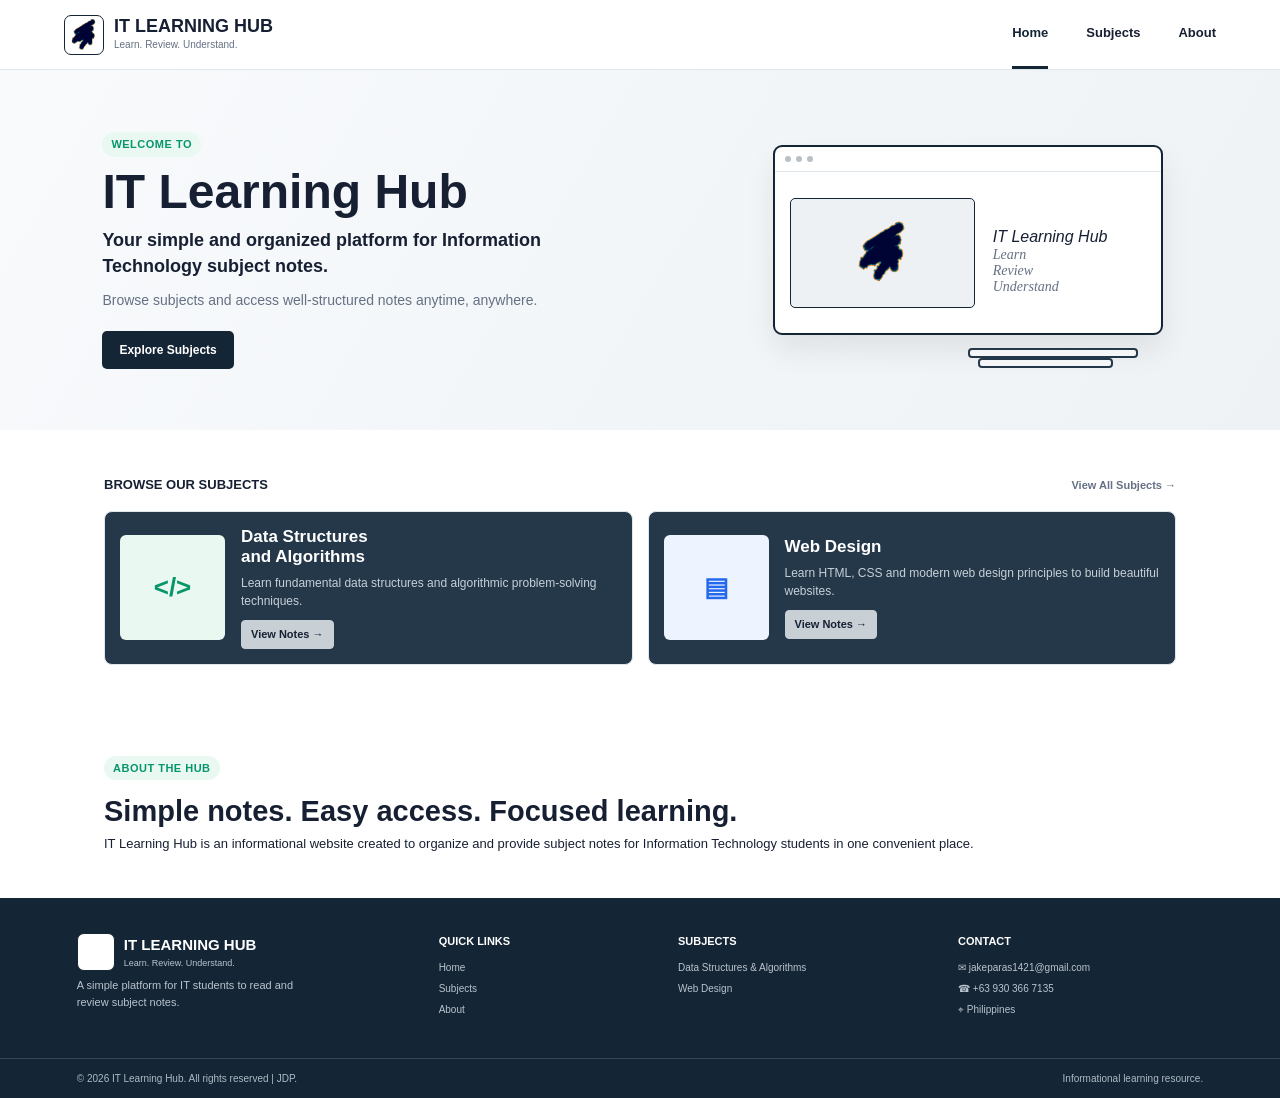
==== commit cad79f6b: "Update index.html" ====
--- a/index.html
+++ b/index.html
@@ -205,5 +205,11 @@
     <button class="back-top" id="backTop" aria-label="Back to top">↑</button>
 
     <script src="js/script.js"></script>
+    <script>
+      window.va = window.va || function () {
+        (window.vaq = window.vaq || []).push(arguments);
+      };
+    </script>
+    <script defer src="/_vercel/insights/script.js"></script>
 </body>
 </html>
--- a/css/style.css
+++ b/css/style.css
@@ -1,3 +1,7 @@
+/* =========================
+   RESET
+========================= */
+
 * {
     box-sizing: border-box;
     margin: 0;
@@ -5,24 +9,24 @@
 }
 
 :root {
+    --navy: #142536;
+    --navy-light: #24384a;
+    --text: #172033;
+    --muted: #657184;
+    --border: #dfe6eb;
+    --page: #ffffff;
+    --soft: #f7f9fb;
     --green: #07966a;
-    --green-dark: #063d31;
     --green-light: #eaf8f2;
     --blue: #2468ee;
     --blue-light: #eef4ff;
     --purple: #7432df;
     --purple-light: #f5efff;
-    --text: #172033;
-    --muted: #657184;
-    --border: #dfe6eb;
-    --page: #ffffff;
-    --soft: #f8fafb;
-    --footer: #102431;
 }
 
 html {
     scroll-behavior: smooth;
-    scroll-padding-top: 85px;
+    scroll-padding-top: 80px;
 }
 
 body {
@@ -37,20 +41,23 @@
     text-decoration: none;
 }
 
-/* HEADER */
+/* =========================
+   HEADER
+========================= */
 
 .header {
     height: 70px;
     position: sticky;
     top: 0;
     z-index: 1000;
+
     display: flex;
     align-items: center;
     justify-content: space-between;
-    padding: 0 35px;
-    background: #fff;
+
+    padding: 0 5%;
+    background: #ffffff;
     border-bottom: 1px solid var(--border);
-    font-family: century gothic;
 }
 
 .brand-area {
@@ -61,31 +68,38 @@
 .brand {
     display: flex;
     align-items: center;
-    gap: 12px;
+    gap: 10px;
 }
 
 .logo {
-    width: 42px;
-    height: 42px;
+    width: 40px;
+    height: 40px;
+
     display: grid;
     place-items: center;
-    border-radius: 10px;
+
+    border-radius: 7px;
     color: white;
-    background: var(--green);
-    font-size: 16px;
+    background: white;
+    border: 1px solid var(--navy);
+
+    font-size: 14px;
     font-weight: bold;
+}
+.logo img{
+    width: 100%;
 }
 
 .brand-text strong {
     display: block;
-    font-size: 21px;
-    line-height: 1.05;
+    font-size: 16px;
+    line-height: 1.1;
 }
 
 .brand-text small {
     display: block;
-    font-size: 9px;
     color: var(--muted);
+    font-size: 8px;
 }
 
 .top-nav {
@@ -99,773 +113,481 @@
     height: 100%;
     display: grid;
     place-items: center;
+
     border-bottom: 3px solid transparent;
+
     font-size: 14px;
     font-weight: bold;
 }
 
 .top-nav a:hover,
 .top-nav a.active {
-    color: var(--green);
-    border-bottom-color: var(--green);
-}
-
-.hamburger {
-    display: none;
+    color: var(--navy);
+    border-bottom-color: var(--navy);
+}
+
+.search-button,
+.menu-button {
     border: 0;
     background: transparent;
+    cursor: pointer;
+}
+
+.search-button {
+    font-size: 24px;
+    color: var(--text);
+}
+
+.menu-button {
+    display: none;
+    margin-right: 8px;
     font-size: 22px;
-    cursor: pointer;
-    margin-right: 8px;
-}
-
-/* MOBILE COMBINED NAVIGATION */
-
-.mobile-menu-panel {
+}
+
+/* =========================
+   MOBILE MENU
+========================= */
+
+.mobile-menu {
     display: none;
 }
 
-/* DESKTOP LAYOUT */
-
-.page-layout {
-    display: flex;
-    align-items: flex-start;
-}
-
-.sidebar {
-    width: 300px;
-    flex: 0 0 300px;
-    height: calc(100vh - 70px);
-    position: sticky;
-    top: 70px;
-    overflow-y: auto;
-    padding: 20px 18px;
-    background: #fbfcfd;
-    border-right: 1px solid var(--border);
-}
-
-.sidebar-title {
-    margin: 0 4px 13px;
-    color: #087d5b;
-    font-size: 14px;
-    font-weight: bold;
-}
-
-.sidebar-extra {
-    display: block;
-    padding: 9px 11px;
+/* =========================
+   HERO
+========================= */
+
+.hero {
+    min-height: 360px;
+
+    display: flex;
+    align-items: center;
+    justify-content: space-between;
+
+    padding: 55px 8%;
+    overflow: hidden;
+
+    background: linear-gradient(120deg, #f8fafc, #eef2f5);
+}
+
+.hero-content {
+    width: 50%;
+    max-width: 580px;
+}
+
+.eyebrow {
+    display: inline-block;
     margin-bottom: 10px;
-    border-radius: 6px;
-    font-size: 14px;
-    font-weight: bold;
-}
-
-.sidebar-overview.active {
+
     color: var(--green);
     background: var(--green-light);
-}
-
-.side-section {
-    margin-bottom: 13px;
+
+    padding: 4px 9px;
+    border-radius: 20px;
+
+    font-size: 9px;
+    font-weight: bold;
+    letter-spacing: .5px;
+}
+
+.hero h1 {
+    margin-bottom: 10px;
+    font-size: 44px;
+    line-height: 1.05;
+}
+
+.hero h2 {
+    max-width: 520px;
+    margin-bottom: 10px;
+
+    font-size: 16px;
+    line-height: 1.45;
+    font-weight: bold;
+}
+
+.hero p {
+    max-width: 470px;
+    margin-bottom: 20px;
+
+    color: var(--muted);
+    font-size: 12px;
+}
+
+.hero-buttons {
+    display: flex;
+    gap: 10px;
+}
+
+.button {
+    display: inline-block;
+    padding: 10px 17px;
+
+    border-radius: 5px;
+
+    font-size: 10px;
+    font-weight: bold;
+}
+
+.primary-button {
+    color: white;
+    background: var(--navy);
+}
+
+.secondary-button {
+    border: 1px solid #8d99a4;
+    background: white;
+}
+
+.button:hover {
+    transform: translateY(-1px);
+}
+
+/* =========================
+   HERO ILLUSTRATION
+========================= */
+
+.hero-illustration {
+    width: 43%;
+    height: 230px;
+    position: relative;
+}
+
+.browser-window {
+    width: 390px;
+    height: 190px;
+
+    position: absolute;
+    right: 15px;
+    top: 10px;
+
+    border: 2px solid var(--navy);
+    border-radius: 9px;
+    background: white;
+
+    box-shadow: 0 15px 30px rgba(0, 0, 0, .08);
+}
+
+.browser-bar {
+    height: 25px;
+
+    display: flex;
+    align-items: center;
+    gap: 5px;
+
+    padding-left: 10px;
+
+    border-bottom: 1px solid var(--border);
+}
+
+.browser-bar span {
+    width: 6px;
+    height: 6px;
+    border-radius: 50%;
+    background: #b8c0c7;
+}
+
+.browser-content {
+    height: calc(100% - 25px);
+
+    display: flex;
+    align-items: center;
+    gap: 18px;
+
+    padding: 15px;
+}
+
+.image-placeholder {
+    width: 52%;
+    height: 110px;
+
+    display: grid;
+    place-items: center;
+
+    border-radius: 5px;
+    color: #b9c2ca;
+    background: #eef1f3;
+
+    font-size: 40px;
+    border: 1px solid var(--navy);
+}
+.image-placeholder img{
+    width: 40%;
+}
+
+.text-placeholder {
+    width: 38%;
+}
+
+.text-placeholder i {
+    display: block;
+    height: 7px;
+    margin: 12px 0;
+    font-size: 14;
+}
+.text-placeholder p {
+    display: block;
+    height: 4px;
+    margin: 12px 0;
+    font-style: italic;
     font-family: century gothic;
-}
-
-.side-section h3 {
-    margin: 12px 4px 7px;
-    color: #087d5b;
-    font-size: 13px;
-}
-
-.side-category {
-    margin-bottom: 2px;
-}
-
-.category-link {
-    display: flex;
+    font-size: 1rem;
+}
+
+.book {
+    position: absolute;
+
+    height: 10px;
+
+    border: 2px solid var(--navy-light);
+    border-radius: 4px;
+
+    background: #f5f6f7;
+}
+
+.book-one {
+    width: 170px;
+    right: 40px;
+    bottom: 7px;
+}
+
+.book-two {
+    width: 135px;
+    right: 65px;
+    bottom: -3px;
+}
+
+/* =========================
+   SECTIONS
+========================= */
+
+.section {
+    max-width: 1200px;
+    margin: 0 auto;
+    padding: 45px 5%;
+}
+
+.section-title {
+    display: flex;
+    justify-content: space-between;
     align-items: center;
-    justify-content: space-between;
-    padding: 7px 5px;
-    font-size: 13px;
+
+    margin-bottom: 16px;
+
+    font-size: 11px;
     font-weight: bold;
-    border-radius: 4px;
-}
-
-.category-link:hover {
-    color: var(--green);
-}
-
-.category-link.active {
+}
+
+.section-title a {
+    color: var(--muted);
+    font-size: 9px;
+}
+
+/* =========================
+   SUBJECTS
+========================= */
+
+.subject-grid {
+    display: grid;
+    grid-template-columns: 1fr 1fr;
+    gap: 15px;
+}
+
+.subject-card {
+    min-height: 145px;
+
+    display: flex;
+    align-items: center;
+    gap: 16px;
+
+    padding: 15px;
+
+    border: 1px solid var(--border);
+    border-radius: 8px;
+
+    background: var(--navy-light);
+}
+
+.subject-card:hover {
+    box-shadow: 0 8px 22px rgba(0, 0, 0, .4);
+    transform: translateY(-2px);
+}
+
+.subject-icon {
+    width: 105px;
+    height: 105px;
+    flex: 0 0 105px;
+
+    display: grid;
+    place-items: center;
+
+    border-radius: 6px;
+
+    font-size: 26px;
+    font-weight: bold;
+}
+
+.dsa-card .subject-icon {
     color: var(--green);
     background: var(--green-light);
 }
 
-.sub-links {
-    display: none;
-    padding: 0 0 5px 18px;
-}
-
-.side-category.expanded .sub-links {
-    display: block;
-}
-.sub-links a {
-    display: block;
-    padding: 3px 5px;
-    border-left: 2px solid transparent;
-    color: #536071;
+.web-card .subject-icon {
+    color: var(--blue);
+    background: var(--blue-light);
+}
+
+.subject-content h3 {
+    margin-bottom: 7px;
+    font-size: 15px;
+    line-height: 1.2;
+    color: white;
+}
+
+.subject-content p {
+    max-width: 380px;
+    margin-bottom: 10px;
+
+    color: #c8d0d6;
     font-size: 10px;
-    font-size: 11px;
-}
-
-.sub-links a:hover,
-.sub-links a.active {
-    color: var(--green);
-    border-left-color: var(--green);
-    background: linear-gradient(90deg, var(--green-light), transparent);
+}
+
+.subject-link {
+    display: inline-block;
+
+    padding: 5px 9px;
+
+    border: 1px solid #c8d0d6;
+    border-radius: 4px;
+
+    font-size: 9px;
     font-weight: bold;
-}
-
-.sidebar-extra {
+    background-color: #c8d0d6;
+}
+.subject-link:hover{
+    background-color: white;
+}
+
+/* =========================
+   BENEFITS
+========================= */
+
+.benefits-section {
     border-top: 1px solid var(--border);
-    border-radius: 0;
-    margin: 0;
-    padding: 10px 5px;
-}
-
-/* MAIN CONTENT */
-
-.content {
-    width: 100%;
-    max-width: 1500px;
-    margin: 0 auto;
-    padding: 16px 32px 55px;
-}
-
-.hero {
-    min-height: 285px;
-    position: relative;
-    display: flex;
-    align-items: center;
-    justify-content: space-between;
-    overflow: hidden;
-    padding: 35px 38px;
-    border-radius: 10px;
-    color: #fff;
-    background: linear-gradient(115deg, #073d31, #004c3e);
-}
-
-.hero-text {
-    position: relative;
-    z-index: 2;
-    max-width: 540px;
-}
-
-.hero-text p {
-    margin-bottom: 3px;
-    color: #b9eb00;
-    font-size: 13px;
-    font-weight: bold;
-}
-
-.hero-text h1 {
-    margin-bottom: 13px;
-    font-size: 45px;
-    line-height: 1.05;
-}
-
-.hero-text > span {
-    display: block;
-    max-width: 470px;
+}
+
+.section-heading-center {
     margin-bottom: 18px;
-    color: #e2f2ee;
-    font-size: 12px;
-}
-
-.button {
-    display: inline-block;
-    padding: 9px 16px;
-    border-radius: 5px;
-    color: white;
-    background: #08a870;
+    text-align: center;
+}
+
+.section-heading-center > span {
     font-size: 11px;
     font-weight: bold;
 }
 
-.hero-art {
-    width: 48%;
-    height: 230px;
-    position: relative;
-}
-
-.laptop {
-    width: 300px;
-    height: 175px;
-    position: absolute;
-    top: 23px;
-    right: 55px;
-    transform: rotate(-5deg);
-    border: 8px solid #334149;
-    border-radius: 12px 12px 5px 5px;
-    background: #1b252a;
-    box-shadow: 0 20px 25px rgba(0, 0, 0, .25);
-}
-
-.screen {
-    width: 100%;
-    height: 100%;
-    position: relative;
-    padding: 15px;
-    overflow: hidden;
-    border-radius: 4px;
-    background: #071b20;
-}
-
-.screen i {
-    display: block;
-    width: 70%;
-    height: 4px;
-    margin: 8px 0;
-    border-radius: 4px;
-    background: #0aa77b;
-}
-
-.screen i:nth-child(2) {
-    width: 82%;
-    background: #15c48e;
-}
-
-.screen i:nth-child(3) {
-    width: 45%;
-    background: #3978d6;
-}
-
-.screen i:nth-child(4) {
-    width: 62%;
-}
-
-.screen-tree {
-    position: absolute;
-    right: 20px;
-    bottom: 15px;
-    color: #17b888;
-    font-size: 22px;
-    line-height: 1.2;
-}
-
-.keyboard {
-    width: 330px;
-    height: 13px;
-    position: absolute;
-    left: -22px;
-    bottom: -18px;
-    border-radius: 2px 2px 15px 15px;
-    background: #6a777c;
-}
-
-.cube {
-    width: 24px;
-    height: 24px;
-    position: absolute;
-    background: #09b778;
-    transform: rotate(30deg);
-    box-shadow: 12px 8px 0 #087e62;
-}
-
-.cube-a {
-    top: 90px;
-    left: 75px;
-}
-
-.cube-b {
-    top: 120px;
-    left: 100px;
-    transform: scale(.65) rotate(30deg);
-}
-
-.network {
-    width: 115px;
-    height: 100px;
-    position: absolute;
-    right: 0;
-    bottom: 18px;
-}
-
-.node {
-    width: 14px;
-    height: 14px;
-    position: absolute;
-    border: 2px solid white;
-    border-radius: 50%;
-    background: #4d91ed;
-}
-
-.node-a { top: 2px; left: 49px; }
-.node-b { top: 59px; left: 10px; }
-.node-c { top: 55px; right: 4px; }
-.node-d { bottom: 0; left: 48px; }
-
-.line {
-    width: 52px;
-    height: 2px;
-    position: absolute;
-    transform-origin: left;
-    background: #6ea9ee;
-}
-
-.line-a {
-    top: 14px;
-    left: 56px;
-    transform: rotate(132deg);
-}
-
-.line-b {
-    top: 16px;
-    left: 59px;
-    transform: rotate(38deg);
-}
-
-.line-c {
-    top: 67px;
-    left: 21px;
-    transform: rotate(25deg);
-}
-
-.hero-dots {
-    display: none;
-}
-
-/* CARDS */
-
-.card {
-    margin-top: 16px;
-    padding: 16px;
-    border: 1px solid var(--border);
-    border-radius: 9px;
-    background: white;
-}
-
-.card h2 {
-    margin-bottom: 9px;
-    font-size: 16px;
-}
-
-.card > p {
-    color: #536071;
-    font-size: 12px;
-}
-
-/* INFORMATION */
-
-.info-grid {
+.section-heading-center p {
+    margin-top: 5px;
+    color: var(--muted);
+    font-size: 10px;
+}
+
+.benefit-grid {
     display: grid;
-    grid-template-columns: 1.3fr 1fr 1fr 1fr;
-    gap: 12px;
-}
-
-.info-item {
-    display: flex;
-    align-items: center;
-    gap: 11px;
-    min-height: 65px;
-    padding: 10px;
-    border: 1px solid var(--border);
-    border-radius: 7px;
-}
-
-.info-icon {
+    grid-template-columns: repeat(4, 1fr);
+    gap: 15px;
+}
+
+.benefit {
+    display: flex;
+    gap: 10px;
+    padding: 8px 5px;
+}
+
+.benefit-icon {
     width: 38px;
     height: 38px;
     flex: 0 0 38px;
+
     display: grid;
     place-items: center;
+
     border-radius: 50%;
-    color: var(--green);
-    background: var(--green-light);
-    font-size: 16px;
-    font-weight: bold;
-}
-
-.info-item small {
-    display: block;
+    background: #f0f3f5;
+
+    font-size: 17px;
+}
+
+.benefit h3 {
+    margin-bottom: 3px;
+    font-size: 10px;
+}
+
+.benefit p {
     color: var(--muted);
-    font-size: 10px;
-}
-
-.info-item strong {
-    display: block;
-    font-size: 11px;
-    line-height: 1.3;
-}
-
-/* OUTLINE */
-
-.outline > p {
-    margin-bottom: 12px;
-}
-
-.outline-grid {
+    font-size: 8px;
+}
+
+/* =========================
+   STATS
+========================= */
+
+.stats-section {
     display: grid;
-    grid-template-columns: repeat(3, 1fr);
-    gap: 12px;
-}
-
-.outline-box {
-    padding: 13px;
-    border: 1px solid var(--border);
-    border-radius: 7px;
-}
-
-.outline-box h3 {
-    margin-bottom: 7px;
-    font-size: 11px;
-}
-
-.prelim-box h3 { color: var(--blue);}
-.mid-box h3 { color: var(--green); }
-.final-box h3 { color: var(--purple); }
-
-.outline-box ol {
-    padding-left: 20px;
-    font-size: 11px;
-}
-
-.outline-box ol > li {
-    margin: 4px 0;
-}
-
-.outline-box ul {
-    padding-left: 15px;
-    color: #536071;
-    font-size: 10px;
-    line-height: 1.6;
-}
-.prelim-box, .mid-box, .final-box{
-    box-shadow: 0px 0px 5px 0px var(--green-dark);
-}
-
-/* TOPIC SECTIONS */
-
-.topic-section {
-    margin-top: 16px;
-    overflow: hidden;
-    border: 1px solid var(--border);
-    border-radius: 9px;
-}
-
-.section-heading {
-    display: flex;
-    align-items: center;
-    gap: 10px;
-    padding: 11px 15px;
+    grid-template-columns: repeat(4, 1fr);
+
+    max-width: 1200px;
+    margin: 0 auto;
+
+    border-top: 1px solid var(--border);
     border-bottom: 1px solid var(--border);
 }
 
-.section-heading > span {
-    width: 3%;
-}
-.section-heading > span img{
-    width: 100%;
-}
-
-.section-heading h2 {
-    font-size: 15px;
-}
-
-.section-heading p {
-    color: var(--muted);
-    font-size: 10px;
-}
-
-.prelim-section .section-heading {
-    color: var(--blue);
-    background: var(--blue-light);
-}
-
-.mid-section .section-heading {
-    color: var(--green);
-    background: var(--green-light);
-}
-
-.final-section .section-heading {
-    color: var(--purple);
-    background: var(--purple-light);
-}
-
-.topic-tabs {
-    display: flex;
-    flex-wrap: wrap;
-    gap: 7px;
-    padding: 9px 12px;
-    border-bottom: 1px solid var(--border);
-}
-
-.topic-tabs a {
-    padding: 5px 9px;
-    border: 1px solid var(--border);
-    border-radius: 4px;
-    background: #f8fafb;
-    font-size: 11px;
-    font-weight: bold;
-}
-
-.topic-tabs a:hover,
-.topic-tabs a.active {
-    color: white;
-    border-color: var(--blue);
-    background: var(--blue);
-}
-
-.lesson {
-    padding: 18px;
-    border-bottom: 1px solid var(--border);
-    scroll-margin-top: 90px;
-}
-
-.lesson:last-child {
-    border-bottom: 0;
-}
-
-.lesson h3 {
-    margin-bottom: 10px;
-    font-size: 14px;
-}
-
-.lesson h4 {
-    margin: 12px 0 5px;
-    font-size: 14px;
-}
-
-
-.lesson p {
-    color: #4f5c6c;
-    font-size: 13px;
-    margin-left: 24px;
-}
-
-.lesson p i{
-    margin-left: 24px;
-}
-
-.lesson div strong{
-    font-size: 13px;
-    color: #07966a;
-}
-
-.example {
-    margin: 12px 0;
-    padding: 9px;
-    border-left: 3px solid #83aeff;
-    border-radius: 4px;
-    background: var(--blue-light);
-}
-
-.example p {
-    margin-top: 2px;
-}
-
-.process {
-    max-width: 540px;
-    margin: 15px auto;
-    padding: 13px;
+.stat {
     display: flex;
     align-items: center;
     justify-content: center;
-    gap: 25px;
-    border: 1px solid var(--border);
-    border-radius: 7px;
-    text-align: center;
-}
-
-.process div {
-    display: flex;
-    flex-direction: column;
-    gap: 2px;
-}
-
-.process small {
-    font-size: 12px;
-}
-
-.process div strong {
-    color: var(--green);
-    font-size: 40px;
-}
-
-.process > b {
-    color: var(--green);
-    font-size: 24px;
-}
-
-.lesson h5{
-    font-size: 13px;
-    margin-left: 24px;
-}
-.lesson h6{
-    margin-left: 24px;
-    margin-top: 12px;
-    font-size: 13px;
-    color: var(--green);
-}
-.lesson ul{
-    font-size: 12px;
-    margin-left: 48px;
-}
-.lesson dt{
-    font-size: 12px;
-    margin-left: 36px;
-    color: var(--green);
-    font-weight: 600;
-}
-.lesson dd{
-    font-size: 12px;
-    margin-left: 36px;
-}
-
-.check-list {
-    padding-left: 0;
-    list-style: none;
-    margin-top: 8px;
-    font-size: 10px;
-}
-
-.check-list li {
-    margin: 5px 0;
-}
-
-.check-list li::before {
-    content: "✓";
-    display: inline-grid;
-    width: 14px;
-    height: 14px;
-    margin-right: 6px;
-    place-items: center;
-    border-radius: 50%;
+    gap: 10px;
+
+    padding: 20px;
+
+    border-right: 1px solid var(--border);
+}
+
+.stat:last-child {
+    border-right: 0;
+}
+
+.stat-icon {
+    font-size: 23px;
+    color: var(--navy);
+}
+
+.stat strong {
+    display: block;
+    font-size: 19px;
+    line-height: 1;
+}
+
+.stat small {
+    color: var(--muted);
+    font-size: 8px;
+}
+
+
+/* =========================
+   FOOTER
+========================= */
+
+.footer {
     color: white;
-    background: var(--green);
-    font-size: 8px;
-}
-
-.code {
-    overflow-x: auto;
-    margin-top: 11px;
-    padding: 13px;
-    border-radius: 6px;
-    color: #d7f7ed;
-    background: #17252d;
-    font-family: Consolas, monospace;
-    font-size: 10px;
-}
-.example ol{
-    font-size: 12px;
-    margin-left: 48px;
-}
-.example h4{
-    color: black;
-    font-weight: 400;
-    font-size: 14px;
-}
-.example-algorithm{
-    margin: 12px 0;
-    padding: 9px;
-    border-left: 3px solid #83aeff;
-    border-radius: 4px;
-    background: var(--blue-light);
-    display: flex;
-}
-.example-algorithm .ex{
-    flex: 1;
-    border: 1px solid lightgray;
-    padding: 12px;
-    border-radius: 4px;
-}
-.example div{
-    width: 50%;
-    background-color: white;
-    padding-top: 12px;
-    padding-bottom: 12px;
-    text-align: center;
-    margin-left: 5%;
-}
-.example div p{
-    margin: 0;
-    font-weight: bolder;
-}
-
-/*Midterm Section*/
-
-.mid-section article{
-    text-align: center;
-    padding-top: 40px;
-    padding-bottom: 40px;
-}
-
-/*FINALS*/
-.final-section article{
-    text-align: center;
-    padding-top: 40px;
-    padding-bottom: 40px;
-}
-
-/* GRADING */
-
-.grading-grid {
+    background: var(--navy);
+}
+
+.footer-main {
     display: grid;
-    grid-template-columns: repeat(3, 1fr);
-    gap: 12px;
-    margin-top: 12px;
-}
-
-.grading-grid > div {
-    overflow: hidden;
-    border: 1px solid var(--border);
-    border-radius: 7px;
-}
-
-.grading-grid h3 {
-    padding: 9px;
-    font-size: 11px;
-    background: var(--soft);
-}
-
-.grading-grid p {
-    display: flex;
-    justify-content: space-between;
-    padding: 7px 9px;
-    border-top: 1px solid var(--border);
-    color: #596575;
-    font-size: 9px;
-}
-
-/* RESOURCES */
-
-.resource-grid {
-    display: grid;
-    grid-template-columns: repeat(4, 1fr);
-    gap: 10px;
-    margin-top: 12px;
-}
-
-.resource-grid a {
-    padding: 11px;
-    border: 1px solid var(--border);
-    border-radius: 6px;
-    font-size: 10px;
-    font-weight: bold;
-}
-
-.resource-grid a:hover {
-    color: var(--green);
-    border-color: var(--green);
-}
-
-/* FOOTER */
-
-.footer {
-    display: grid;
-    grid-template-columns: 1.5fr 1fr 1fr 1.2fr 1fr;
-    gap: 28px;
-    padding: 28px 5%;
-    color: white;
-    background: var(--footer);
+    grid-template-columns: 1.6fr 1fr 1.2fr 1.2fr;
+    gap: 35px;
+
+    padding: 35px 6%;
 }
 
 .footer-brand {
@@ -881,127 +603,144 @@
 
 .footer-brand strong {
     display: block;
-    font-size: 15px;
+    font-size: 13px;
 }
 
 .footer-brand small {
     display: block;
-    color: #aebdc5;
+    color: #b9c4cc;
+    font-size: 7px;
+}
+
+.footer-about > p {
+    max-width: 240px;
+    margin: 12px 0;
+
+    color: #b9c4cc;
+    font-size: 9px;
+}
+
+.footer-column h3 {
+    margin-bottom: 10px;
+    font-size: 9px;
+}
+
+.footer-column > a,
+.footer-column > p {
+    display: block;
+    margin: 6px 0;
+
+    color: #b9c4cc;
     font-size: 8px;
 }
 
-.footer-column h3 {
-    margin-bottom: 8px;
-    font-size: 9px;
-}
-
-.footer-column a,
-.footer-column p {
-    display: block;
-    margin: 4px 0;
-    color: #afbdc4;
+.footer-column > a:hover {
+    color: white;
+}
+
+.social-links {
+    display: flex;
+    gap: 7px;
+}
+
+.social-links a {
+    width: 25px;
+    height: 25px;
+
+    display: grid;
+    place-items: center;
+
+    border: 1px solid #61707c;
+    border-radius: 4px;
+
+    font-size: 10px;
+}
+
+.footer-bottom {
+    display: flex;
+    justify-content: space-between;
+
+    padding: 12px 6%;
+
+    border-top: 1px solid #354858;
+
+    color: #aebbc4;
     font-size: 8px;
 }
 
-.about > p {
-    max-width: 220px;
-    margin-top: 9px;
-}
-
-.social {
-    font-size: 16px !important;
-}
-
-.copyright {
-    grid-column: 1 / -1;
-    padding-top: 10px;
-    border-top: 1px solid #31434d;
-    text-align: center;
-    color: #9eacb4;
-    font-size: 8px;
-}
-
-/* BACK TO TOP */
+/* =========================
+   BACK TO TOP
+========================= */
 
 .back-top {
-    width: 42px;
-    height: 42px;
+    width: 40px;
+    height: 40px;
+
     position: fixed;
-    right: 22px;
-    bottom: 22px;
+    right: 20px;
+    bottom: 20px;
     z-index: 900;
+
     display: none;
+
     border: 0;
     border-radius: 50%;
+
     color: white;
-    background: var(--green);
-    box-shadow: 0 5px 15px rgba(0, 0, 0, .18);
+    background: var(--navy);
+
     cursor: pointer;
-    font-size: 19px;
+    font-size: 18px;
 }
 
 .back-top.show {
     display: block;
 }
 
-.back-top:hover {
-    background: #057b58;
-}
-
-/* TABLET */
+/* =========================
+   TABLET
+========================= */
 
 @media (max-width: 1050px) {
 
     .header {
-        padding: 0 20px;
+        padding: 0 25px;
     }
 
     .top-nav {
-        gap: 20px;
-    }
-
-    .sidebar {
-        width: 250px;
-        flex-basis: 250px;
-    }
-
-    .content {
-        padding: 14px 20px 50px;
+        gap: 22px;
     }
 
     .hero {
-        min-height: 255px;
-        padding: 28px;
-    }
-
-    .hero-text h1 {
+        padding: 45px 6%;
+    }
+
+    .hero h1 {
         font-size: 38px;
     }
 
-    .hero-art {
-        transform: scale(.83);
+    .hero-illustration {
+        transform: scale(.85);
         transform-origin: right center;
     }
 
-    .info-grid {
+    .benefit-grid {
         grid-template-columns: 1fr 1fr;
     }
 
-    .outline-grid {
-        grid-template-columns: repeat(3, 1fr);
-    }
-
-    .footer {
+    .footer-main {
         grid-template-columns: 1.5fr 1fr 1fr;
     }
 }
 
-/* MOBILE */
+/* =========================
+   MOBILE
+========================= */
 
 @media (max-width: 700px) {
 
     html {
-        scroll-padding-top: 70px;
+        scroll-padding-top: 65px;
     }
 
     .header {
@@ -1009,49 +748,58 @@
         padding: 0 14px;
     }
 
-    .hamburger {
+    .menu-button {
         display: block;
     }
 
     .brand {
-        gap: 8px;
-    }
-
-    .brand .logo {
-        width: 35px;
-        height: 35px;
+        gap: 7px;
+    }
+
+    .logo {
+        width: 34px;
+        height: 34px;
+        font-size: 11px;
+    }
+
+    .brand-text strong {
         font-size: 13px;
     }
 
-    .brand-text strong {
-        font-size: 17px;
-    }
-
     .brand-text small {
-        font-size: 7px;
+        font-size: 6px;
     }
 
     .top-nav {
         display: none;
     }
 
-    /* Mobile navigation is one combined menu. */
-    .mobile-menu-panel {
-        width: min(340px, 88%);
+    .search-button {
+        font-size: 21px;
+    }
+
+    /* Mobile menu */
+
+    .mobile-menu {
+        width: min(200px, 50%);
         height: calc(100vh - 64px);
+
         position: fixed;
         top: 64px;
         left: -100%;
-        z-index: 2000;
+        z-index: 1100;
+
         display: block;
-        overflow-y: auto;
+
         background: white;
         border-right: 1px solid var(--border);
-        box-shadow: 8px 0 20px rgba(0, 0, 0, .12);
+
         transition: left .25s ease;
-    }
-
-    .mobile-menu-panel.open {
+
+        box-shadow: 8px 0 20px rgba(0, 0, 0, .08);
+    }
+
+    .mobile-menu.open {
         left: 0;
     }
 
@@ -1059,263 +807,562 @@
         display: flex;
         align-items: center;
         justify-content: space-between;
-        padding: 14px 16px;
+
+        padding: 16px;
+
         border-bottom: 1px solid var(--border);
-        color: var(--green);
+
         font-size: 10px;
     }
 
     .mobile-menu-header button {
         border: 0;
         background: transparent;
-        font-size: 25px;
         cursor: pointer;
-    }
-
-    .mobile-top-links a {
+        font-size: 24px;
+    }
+
+    .mobile-menu nav a {
         display: block;
-        padding: 12px 16px;
+        padding: 13px 16px;
+
         border-bottom: 1px solid var(--border);
+
         font-size: 11px;
         font-weight: bold;
     }
 
-    .mobile-top-links a:hover,
-    .mobile-top-links a.active {
-        color: var(--green);
-        background: var(--green-light);
-    }
-
-    .mobile-subject-navigation {
-        padding: 13px 16px 25px;
-    }
-
-    .mobile-subject-navigation > p {
-        margin-bottom: 10px;
-        color: var(--green);
+    /* Hero */
+
+    .hero {
+        min-height: auto;
+
+        display: block;
+
+        padding: 38px 18px 30px;
+        text-align: left;
+    }
+
+    .hero-content {
+        width: 100%;
+    }
+
+    .hero h1 {
+        font-size: 32px;
+    }
+
+    .hero h2 {
+        font-size: 13px;
+    }
+
+    .hero p {
+        font-size: 10px;
+    }
+
+    .hero-buttons {
+        display: block;
+    }
+
+    .button {
+        width: 100%;
+        margin-bottom: 8px;
+        text-align: center;
+    }
+
+    .hero-illustration {
+        width: 100%;
+        height: 175px;
+        margin-top: 15px;
+
+        transform: none;
+    }
+
+    .browser-window {
+        width: 90%;
+        height: 145px;
+
+        right: 5%;
+        top: 5px;
+    }
+
+    .image-placeholder {
+        height: 80px;
+    }
+
+    /* Sections */
+
+    .section {
+        padding: 32px 15px;
+    }
+
+    .section-title {
+        margin-bottom: 12px;
+    }
+
+    /* Subjects */
+
+    .subject-grid {
+        grid-template-columns: 1fr;
+    }
+
+    .subject-card {
+        min-height: 125px;
+        padding: 12px;
+        gap: 11px;
+    }
+
+    .subject-icon {
+        width: 75px;
+        height: 75px;
+        flex-basis: 75px;
+    }
+
+    .subject-content h3 {
+        font-size: 12px;
+    }
+
+    .subject-content p {
+        font-size: 8px;
+    }
+
+    /* Benefits */
+
+    .benefit-grid {
+        grid-template-columns: 1fr 1fr;
+        gap: 12px;
+    }
+
+    .benefit {
+        display: block;
+        text-align: center;
+    }
+
+    .benefit-icon {
+        margin: 0 auto 7px;
+    }
+
+    /* Stats */
+
+    .stats-section {
+        grid-template-columns: 1fr 1fr;
+        margin: 0 15px;
+    }
+
+    .stat {
+        padding: 14px 5px;
+        border-right: 1px solid var(--border);
+        border-bottom: 1px solid var(--border);
+    }
+
+    .stat:nth-child(2),
+    .stat:nth-child(4) {
+        border-right: 0;
+    }
+
+    .stat:nth-child(3),
+    .stat:nth-child(4) {
+        border-bottom: 0;
+    }
+
+    .stat strong {
+        font-size: 16px;
+    }
+
+
+    /* Footer */
+
+    .footer-main {
+        display: block;
+        padding: 28px 18px;
+    }
+
+    .footer-column {
+        margin-top: 22px;
+        padding-top: 15px;
+        border-top: 1px solid #354858;
+    }
+
+    .footer-about {
+        margin-top: 0;
+        padding-top: 0;
+        border-top: 0;
+    }
+
+    .footer-bottom {
+        display: block;
+        padding: 12px 18px;
+        text-align: center;
+    }
+
+    .footer-bottom span {
+        display: block;
+        margin: 4px 0;
+    }
+}
+
+
+/* =========================================
+   LARGER TEXT - DESKTOP
+========================================= */
+
+@media (min-width: 1051px) {
+
+    /* Header */
+    .brand-text strong {
+        font-size: 18px;
+    }
+
+    .brand-text small {
+        font-size: 10px;
+    }
+
+    .top-nav a {
+        font-size: 13px;
+    }
+
+    /* Hero */
+    .eyebrow {
+        font-size: 11px;
+    }
+
+    .hero h1 {
+        font-size: 48px;
+    }
+
+    .hero h2 {
+        font-size: 18px;
+    }
+
+    .hero p {
+        font-size: 14px;
+    }
+
+    .button {
+        font-size: 12px;
+    }
+
+    /* Section headings */
+    .section-title {
+        font-size: 13px;
+    }
+
+    .section-title a {
+        font-size: 11px;
+    }
+
+    .section-heading-center > span {
+        font-size: 13px;
+    }
+
+    /* Subject cards */
+    .subject-content h3 {
+        font-size: 17px;
+    }
+
+    .subject-content p {
+        font-size: 12px;
+    }
+
+    .subject-link {
+        font-size: 11px;
+    }
+
+    /* Benefits */
+    .benefit h3 {
+        font-size: 12px;
+    }
+
+    .benefit p {
+        font-size: 10px;
+    }
+
+    /* Statistics */
+    .stat strong {
+        font-size: 22px;
+    }
+
+    .stat small {
+        font-size: 10px;
+    }
+
+
+    /* About */
+    .about-content h2 {
+        font-size: 29px;
+    }
+
+    .about-content p {
+        font-size: 13px;
+    }
+
+    /* Footer */
+    .footer-brand strong {
+        font-size: 15px;
+    }
+
+    .footer-brand small {
         font-size: 9px;
-        font-weight: bold;
-    }
-
-    .mobile-subject-navigation > a {
-        display: block;
-        padding: 8px 8px;
-        border-radius: 5px;
-        font-size: 10px;
-        font-weight: bold;
-    }
-
-    .mobile-subject-navigation > a:hover,
-    .mobile-subject-navigation > a.active {
-        color: var(--green);
-        background: var(--green-light);
-    }
-
-    .mobile-subject-navigation h4 {
-        margin: 14px 4px 5px;
-        color: var(--green);
+    }
+
+    .footer-column h3 {
+        font-size: 11px;
+    }
+
+    .footer-column > a,
+    .footer-column > p {
+        font-size: 10px;
+    }
+
+    .footer-about > p {
+        font-size: 11px;
+    }
+
+    .footer-bottom {
+        font-size: 10px;
+    }
+}
+
+
+/* =========================================
+   LARGER TEXT - TABLET
+========================================= */
+
+@media (min-width: 701px) and (max-width: 1050px) {
+
+    /* Header */
+    .brand-text strong {
+        font-size: 17px;
+    }
+
+    .brand-text small {
         font-size: 9px;
     }
 
-    .mobile-subject-navigation .mobile-extra {
-        margin-top: 8px;
-        border-top: 1px solid var(--border);
-        border-radius: 0;
-    }
-
-    .page-layout {
-        display: block;
-    }
-
-    /* Desktop left pane is hidden on mobile because its navigation
-       is merged into the hamburger menu. */
-    .sidebar {
-        display: none;
-    }
-
-    .content {
-        padding: 12px;
-    }
-
-    .hero {
-        min-height: 420px;
-        display: block;
-        padding: 24px 17px;
-    }
-
-    .hero-text {
-        max-width: 100%;
-    }
-
-    .hero-text h1 {
-        font-size: 29px;
-    }
-
-    .hero-text > span {
-        max-width: 320px;
-        font-size: 10px;
-    }
-
-    .hero-art {
-        width: 100%;
-        height: 220px;
-        position: absolute;
-        left: 0;
-        bottom: 0;
-        transform: scale(.58);
-        transform-origin: center bottom;
-    }
-
-    .laptop {
-        right: 50%;
-        transform: translateX(50%) rotate(-5deg);
-    }
-
-    .network {
-        right: 3px;
-    }
-
-    .cube-a {
-        left: 17%;
-    }
-
-    .cube-b {
-        left: 22%;
-    }
-
-    .hero-dots {
-        display: flex;
-        position: absolute;
-        left: 50%;
-        bottom: 7px;
-        transform: translateX(-50%);
-        gap: 5px;
-    }
-
-    .hero-dots b {
-        width: 6px;
-        height: 6px;
-        border-radius: 50%;
-        background: #a7b9b5;
-    }
-
-    .hero-dots b:first-child {
-        background: white;
-    }
-
-    .card {
-        padding: 13px;
-    }
-
-    .info-grid {
-        grid-template-columns: 1fr 1fr;
-    }
-
-    .info-item {
-        min-height: 69px;
-        padding: 9px;
-        gap: 8px;
-    }
-
-    .info-icon {
-        width: 32px;
-        height: 32px;
-        flex-basis: 32px;
+    .top-nav a {
+        font-size: 12px;
+    }
+
+    /* Hero */
+    .eyebrow {
+        font-size: 10px;
+    }
+
+    .hero h1 {
+        font-size: 40px;
+    }
+
+    .hero h2 {
+        font-size: 16px;
+    }
+
+    .hero p {
         font-size: 13px;
     }
 
-    .info-item small {
+    .button {
+        font-size: 11px;
+    }
+
+    /* Sections */
+    .section-title {
+        font-size: 12px;
+    }
+
+    .section-title a {
+        font-size: 10px;
+    }
+
+    /* Subjects */
+    .subject-content h3 {
+        font-size: 15px;
+    }
+
+    .subject-content p {
+        font-size: 11px;
+    }
+
+    .subject-link {
+        font-size: 10px;
+    }
+
+    /* Benefits */
+    .benefit h3 {
+        font-size: 11px;
+    }
+
+    .benefit p {
+        font-size: 9px;
+    }
+
+    /* Statistics */
+    .stat strong {
+        font-size: 20px;
+    }
+
+    .stat small {
+        font-size: 9px;
+    }
+
+
+    /* About */
+    .about-content h2 {
+        font-size: 26px;
+    }
+
+    .about-content p {
+        font-size: 12px;
+    }
+
+    /* Footer */
+    .footer-brand strong {
+        font-size: 14px;
+    }
+
+    .footer-column h3 {
+        font-size: 10px;
+    }
+
+    .footer-column > a,
+    .footer-column > p {
+        font-size: 9px;
+    }
+
+    .footer-bottom {
+        font-size: 9px;
+    }
+}
+
+
+/* =========================================
+   LARGER TEXT - MOBILE
+========================================= */
+
+@media (max-width: 700px) {
+
+    /* Header */
+    .brand-text strong {
+        font-size: 14px;
+    }
+
+    .brand-text small {
         font-size: 7px;
     }
 
-    .info-item strong {
-        font-size: 8.5px;
-    }
-
-    .outline-grid {
-        grid-template-columns: 1fr;
-    }
-
-    .outline-box {
-        padding: 11px;
-    }
-
-    .topic-tabs {
-        gap: 5px;
-    }
-
-    .topic-tabs a {
+    /* Mobile menu */
+    .mobile-menu-header {
+        font-size: 12px;
+    }
+
+    .mobile-menu nav a {
+        font-size: 14px;
+        padding: 15px 16px;
+    }
+
+    /* Hero */
+    .eyebrow {
+        font-size: 9px;
+    }
+
+    .hero h1 {
+        font-size: 34px;
+    }
+
+    .hero h2 {
+        font-size: 15px;
+    }
+
+    .hero p {
+        font-size: 12px;
+    }
+
+    .button {
+        font-size: 12px;
+        padding: 12px 17px;
+    }
+
+    /* Section headings */
+    .section-title {
+        font-size: 12px;
+    }
+
+    .section-title a {
+        font-size: 10px;
+    }
+
+    .section-heading-center > span {
+        font-size: 12px;
+    }
+
+    .section-heading-center p {
+        font-size: 10px;
+    }
+
+    /* Subjects */
+    .subject-content h3 {
+        font-size: 14px;
+    }
+
+    .subject-content p {
+        font-size: 10px;
+    }
+
+    .subject-link {
+        font-size: 10px;
+        padding: 6px 9px;
+    }
+
+    /* Benefits */
+    .benefit h3 {
+        font-size: 11px;
+    }
+
+    .benefit p {
+        font-size: 9px;
+    }
+
+    /* Statistics */
+    .stat strong {
+        font-size: 18px;
+    }
+
+    .stat small {
+        font-size: 9px;
+    }
+
+
+    /* About */
+    .about-content h2 {
+        font-size: 23px;
+    }
+
+    .about-content p {
+        font-size: 11px;
+    }
+
+    /* Footer */
+    .footer-brand strong {
+        font-size: 14px;
+    }
+
+    .footer-brand small {
         font-size: 8px;
-        padding: 5px 7px;
-    }
-
-    .lesson {
-        padding: 14px;
-    }
-
-    .process {
-        gap: 12px;
-    }
-
-    .linked-visual {
-        font-size: 8px;
-    }
-
-    .linked-visual span {
-        padding: 6px 8px;
-    }
-
-    .grading-grid {
-        grid-template-columns: 1fr;
-    }
-
-    .resource-grid {
-        grid-template-columns: 1fr 1fr;
-    }
-
-    .footer {
-        grid-template-columns: 1fr 1fr;
-        padding: 24px 18px;
-        gap: 20px;
-    }
-
-    .copyright {
-        font-size: 8px;
-    }
-}
-
-@media (max-width: 430px) {
-
-    .hero {
-        min-height: 420px;
-    }
-
-    .hero-text h1 {
-        font-size: 27px;
-    }
-
-    .hero-art {
-        transform: scale(.52);
-    }
-
-    .process {
-        gap: 8px;
-        padding: 11px 5px;
-    }
-
-    .process strong {
-        font-size: 20px;
-    }
-
-    .resource-grid,
-    .footer {
-        grid-template-columns: 1fr;
-    }
-
-    .tree-visual {
-        transform: scale(.85);
-        transform-origin: center;
-        margin-left: -7%;
-        margin-right: -7%;
-    }
-}
+    }
+
+    .footer-column h3 {
+        font-size: 10px;
+    }
+
+    .footer-column > a,
+    .footer-column > p {
+        font-size: 9px;
+    }
+
+    .footer-about > p {
+        font-size: 10px;
+    }
+
+    .footer-bottom {
+        font-size: 9px;
+    }
+}
+
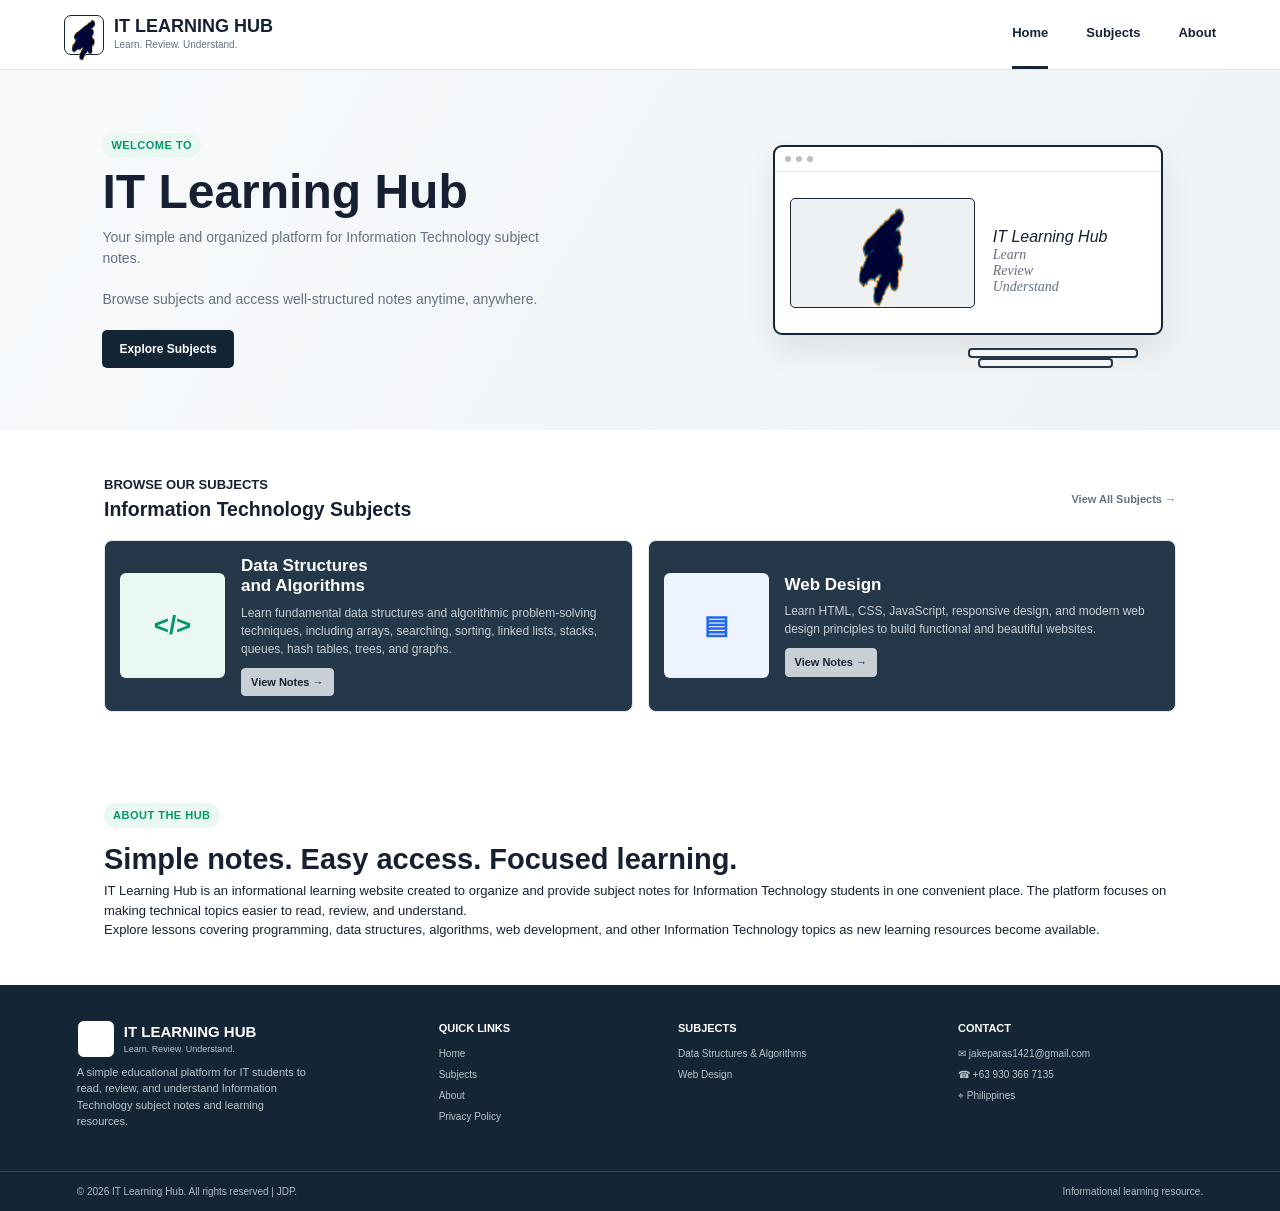
==== commit 3ae07fea: "Update index.html" ====
--- a/index.html
+++ b/index.html
@@ -1,60 +1,131 @@
 <!DOCTYPE html>
 <html lang="en">
+
 <head>
     <meta charset="UTF-8">
     <meta name="viewport" content="width=device-width, initial-scale=1.0">
-    <meta name="description" content="IT Learning Hub - Simple and organized subject notes for Information Technology students.">
-    <title>IT Learning Hub</title>
+
+    <!-- SEO -->
+    <title>IT Learning Hub | IT Notes, Programming & Web Development</title>
+
+    <meta name="description"
+        content="IT Learning Hub provides organized Information Technology notes, programming lessons, data structures, web development resources, and study materials for IT students.">
+
+    <meta name="robots" content="index, follow">
+
+    <link rel="canonical" href="https://it-learning-hub-eosin.vercel.app/">
+
+    <!-- Open Graph / Facebook / Messenger -->
+    <meta property="og:title" content="IT Learning Hub | IT Notes & Learning Resources">
+    <meta property="og:description"
+        content="Learn Information Technology through organized notes, programming lessons, web development resources, and practical study materials.">
+    <meta property="og:type" content="website">
+    <meta property="og:url" content="https://it-learning-hub-eosin.vercel.app/">
+    <meta property="og:image" content="https://it-learning-hub-eosin.vercel.app/images/logo.png">
+    <meta property="og:image:alt" content="IT Learning Hub logo">
+    <meta property="og:site_name" content="IT Learning Hub">
+
+    <!-- Twitter / X -->
+    <meta name="twitter:card" content="summary_large_image">
+    <meta name="twitter:title" content="IT Learning Hub | IT Notes & Learning Resources">
+    <meta name="twitter:description"
+        content="Learn Information Technology through organized notes, programming lessons, web development resources, and practical study materials.">
+    <meta name="twitter:image" content="https://it-learning-hub-eosin.vercel.app/images/logo.png">
+    <meta name="twitter:image:alt" content="IT Learning Hub logo">
+
+    <!-- Favicon -->
+    <link rel="icon" type="image/png" href="images/logo.png">
+
+    <!-- Stylesheet -->
     <link rel="stylesheet" href="css/style.css">
 </head>
+
 <body id="top">
 
     <!-- HEADER -->
     <header class="header">
+
         <div class="brand-area">
-            <button class="menu-button" id="menuButton" aria-label="Open navigation">☰</button>
-
-            <a href="#home" class="brand">
-                <span class="logo"><img src="images/logo.png"></span>
+
+            <button
+                class="menu-button"
+                id="menuButton"
+                aria-label="Open navigation"
+                aria-controls="mobileMenu"
+                aria-expanded="false">
+                ☰
+            </button>
+
+            <a href="#home" class="brand" aria-label="IT Learning Hub Home">
+
+                <span class="logo">
+                    <img
+                        src="images/logo.png"
+                        alt="IT Learning Hub logo"
+                        width="50"
+                        height="50">
+                </span>
+
                 <span class="brand-text">
                     <strong>IT LEARNING HUB</strong>
                     <small>Learn. Review. Understand.</small>
                 </span>
+
             </a>
+
         </div>
 
-        <nav class="top-nav" id="topNav">
+        <nav class="top-nav" id="topNav" aria-label="Main navigation">
+
             <a href="#home" class="active">Home</a>
             <a href="#subjects">Subjects</a>
             <a href="#about">About</a>
+
         </nav>
 
     </header>
+
 
     <!-- MOBILE NAVIGATION -->
     <div class="mobile-menu" id="mobileMenu">
+
         <div class="mobile-menu-header">
+
             <strong>MENU</strong>
-            <button id="closeMenu" aria-label="Close navigation">×</button>
+
+            <button
+                id="closeMenu"
+                aria-label="Close navigation">
+                ×
+            </button>
+
         </div>
 
-        <nav>
+        <nav aria-label="Mobile navigation">
+
             <a href="#home">Home</a>
             <a href="#subjects">Subjects</a>
             <a href="#about">About</a>
+
         </nav>
+
     </div>
+
 
     <main>
 
         <!-- HERO -->
         <section class="hero" id="home">
+
             <div class="hero-content">
+
                 <span class="eyebrow">WELCOME TO</span>
 
                 <h1>IT Learning Hub</h1>
 
-                <h2>Your simple and organized platform for Information Technology subject notes.</h2>
+                <p class="hero-subtitle">
+                    Your simple and organized platform for Information Technology subject notes.
+                </p>
 
                 <p>
                     Browse subjects and access well-structured notes anytime,
@@ -62,12 +133,22 @@
                 </p>
 
                 <div class="hero-buttons">
-                    <a href="#subjects" class="button primary-button">Explore Subjects</a>
+
+                    <a
+                        href="#subjects"
+                        class="button primary-button">
+                        Explore Subjects
+                    </a>
+
                 </div>
-            </div>
+
+            </div>
+
 
             <div class="hero-illustration">
+
                 <div class="browser-window">
+
                     <div class="browser-bar">
                         <span></span>
                         <span></span>
@@ -75,141 +156,316 @@
                     </div>
 
                     <div class="browser-content">
-                        <div class="image-placeholder"><img src="images/logo.png"></div>
+
+                        <div class="image-placeholder">
+
+                            <img
+                                src="images/logo.png"
+                                alt="IT Learning Hub educational platform logo"
+                                width="120"
+                                height="120">
+
+                        </div>
+
                         <div class="text-placeholder">
+
                             <i>IT Learning Hub</i>
+
                             <p>Learn</p>
                             <p>Review</p>
-                            <p>Understand</>
+                            <p>Understand</p>
+
                         </div>
-                    </div>
+
+                    </div>
+
                 </div>
 
                 <div class="book book-one"></div>
                 <div class="book book-two"></div>
-            </div>
+
+            </div>
+
         </section>
 
+
         <!-- SUBJECTS -->
-        <section class="section subjects-section" id="subjects">
+        <section
+            class="section subjects-section"
+            id="subjects"
+            aria-labelledby="subjects-title">
+
             <div class="section-title">
-                <span>BROWSE OUR SUBJECTS</span>
-                <a href="#subjects">View All Subjects →</a>
-            </div>
+
+                <div>
+                    <span>BROWSE OUR SUBJECTS</span>
+                    <h2 id="subjects-title">
+                        Information Technology Subjects
+                    </h2>
+                </div>
+
+                <a href="#subjects">
+                    View All Subjects →
+                </a>
+
+            </div>
+
 
             <div class="subject-grid">
 
-                <!-- Connect this link to your DSA website -->
+                <!-- DATA STRUCTURES AND ALGORITHMS -->
                 <article class="subject-card dsa-card">
-                    <div class="subject-icon">&lt;/&gt;</div>
+
+                    <div
+                        class="subject-icon"
+                        aria-hidden="true">
+                        &lt;/&gt;
+                    </div>
 
                     <div class="subject-content">
-                        <h3>Data Structures<br>and Algorithms</h3>
+
+                        <h3>
+                            Data Structures<br>
+                            and Algorithms
+                        </h3>
 
                         <p>
                             Learn fundamental data structures and algorithmic
-                            problem-solving techniques.
+                            problem-solving techniques, including arrays,
+                            searching, sorting, linked lists, stacks, queues,
+                            hash tables, trees, and graphs.
                         </p>
 
-                        <a href="subjects/data-structure/index.html" class="subject-link">
+                        <a
+                            href="subjects/data-structure/index.html"
+                            class="subject-link"
+                            aria-label="View Data Structures and Algorithms notes">
+
                             View Notes →
+
                         </a>
-                    </div>
+
+                    </div>
+
                 </article>
 
-                <!-- Replace this link with your Web Design website later -->
+
+                <!-- WEB DESIGN -->
                 <article class="subject-card web-card">
-                    <div class="subject-icon">▤</div>
+
+                    <div
+                        class="subject-icon"
+                        aria-hidden="true">
+                        ▤
+                    </div>
 
                     <div class="subject-content">
+
                         <h3>Web Design</h3>
 
                         <p>
-                            Learn HTML, CSS and modern web design principles
-                            to build beautiful websites.
+                            Learn HTML, CSS, JavaScript, responsive design,
+                            and modern web design principles to build
+                            functional and beautiful websites.
                         </p>
 
-                        <a href="subjects/web-design/index.html" class="subject-link">
+                        <a
+                            href="subjects/web-design/index.html"
+                            class="subject-link"
+                            aria-label="View Web Design notes">
+
                             View Notes →
+
                         </a>
-                    </div>
+
+                    </div>
+
                 </article>
 
             </div>
+
         </section>
 
 
         <!-- ABOUT -->
-        <section class="section about-section" id="about">
+        <section
+            class="section about-section"
+            id="about"
+            aria-labelledby="about-title">
+
             <div class="about-content">
-                <span class="eyebrow">ABOUT THE HUB</span>
-                <h2>Simple notes. Easy access. Focused learning.</h2>
-                <p>
-                    IT Learning Hub is an informational website created to
-                    organize and provide subject notes for Information
-                    Technology students in one convenient place.
-                </p>
-            </div>
+
+                <span class="eyebrow">
+                    ABOUT THE HUB
+                </span>
+
+                <h2 id="about-title">
+                    Simple notes. Easy access. Focused learning.
+                </h2>
+
+                <p>
+                    IT Learning Hub is an informational learning website
+                    created to organize and provide subject notes for
+                    Information Technology students in one convenient place.
+                    The platform focuses on making technical topics easier
+                    to read, review, and understand.
+                </p>
+
+                <p>
+                    Explore lessons covering programming, data structures,
+                    algorithms, web development, and other Information
+                    Technology topics as new learning resources become
+                    available.
+                </p>
+
+            </div>
+
         </section>
 
     </main>
+
 
     <!-- FOOTER -->
     <footer class="footer">
+
         <div class="footer-main">
 
+
+            <!-- ABOUT -->
             <div class="footer-column footer-about">
+
                 <div class="footer-brand">
-                    <span class="logo">&lt;/&gt;</span>
+
+                    <span
+                        class="logo"
+                        aria-hidden="true">
+                        &lt;/&gt;
+                    </span>
+
                     <div>
+
                         <strong>IT LEARNING HUB</strong>
-                        <small>Learn. Review. Understand.</small>
-                    </div>
+
+                        <small>
+                            Learn. Review. Understand.
+                        </small>
+
+                    </div>
+
                 </div>
 
                 <p>
-                    A simple platform for IT students to read and review
-                    subject notes.
-                </p>
-
-            </div>
-
+                    A simple educational platform for IT students to read,
+                    review, and understand Information Technology subject
+                    notes and learning resources.
+                </p>
+
+            </div>
+
+
+            <!-- QUICK LINKS -->
             <div class="footer-column">
+
                 <h3>QUICK LINKS</h3>
+
                 <a href="#home">Home</a>
+
                 <a href="#subjects">Subjects</a>
+
                 <a href="#about">About</a>
-            </div>
-
+
+                <a href="privacy-policy.html">
+                    Privacy Policy
+                </a>
+
+            </div>
+
+
+            <!-- SUBJECTS -->
             <div class="footer-column">
+
                 <h3>SUBJECTS</h3>
-                <a href="subjects/data-structure/index.html">Data Structures & Algorithms</a>
-                <a href="subjects/web-design/index.html">Web Design</a>
-            </div>
-
+
+                <a href="subjects/data-structure/index.html">
+                    Data Structures &amp; Algorithms
+                </a>
+
+                <a href="subjects/web-design/index.html">
+                    Web Design
+                </a>
+
+            </div>
+
+
+            <!-- CONTACT -->
             <div class="footer-column">
+
                 <h3>CONTACT</h3>
-                <p>✉ jakeparas1421@gmail.com</p>
-                <p>☎ +63 930 366 7135</p>
-                <p>⌖ Philippines</p>
+
+                <p>
+                    ✉
+                    <a href="mailto:jakeparas1421@gmail.com">
+                        jakeparas1421@gmail.com
+                    </a>
+                </p>
+
+                <p>
+                    ☎
+                    <a href="tel:+639303667135">
+                        +63 930 366 7135
+                    </a>
+                </p>
+
+                <p>
+                    ⌖ Philippines
+                </p>
+
             </div>
 
         </div>
 
+
+        <!-- FOOTER BOTTOM -->
         <div class="footer-bottom">
-            <span>© 2026 IT Learning Hub. All rights reserved | JDP.</span>
-            <span>Informational learning resource.</span>
+
+            <span>
+                © 2026 IT Learning Hub. All rights reserved | JDP.
+            </span>
+
+            <span>
+                Informational learning resource.
+            </span>
+
         </div>
+
     </footer>
 
-    <button class="back-top" id="backTop" aria-label="Back to top">↑</button>
-
+
+    <!-- BACK TO TOP -->
+    <button
+        class="back-top"
+        id="backTop"
+        aria-label="Back to top">
+        ↑
+    </button>
+
+
+    <!-- MAIN JAVASCRIPT -->
     <script src="js/script.js"></script>
+
+
+    <!-- VERCEL WEB ANALYTICS -->
     <script>
-      window.va = window.va || function () {
-        (window.vaq = window.vaq || []).push(arguments);
-      };
+        window.va = window.va || function () {
+            (window.vaq = window.vaq || []).push(arguments);
+        };
     </script>
-    <script defer src="/_vercel/insights/script.js"></script>
+
+    <script
+        defer
+        src="/_vercel/insights/script.js">
+    </script>
+
 </body>
+
 </html>
